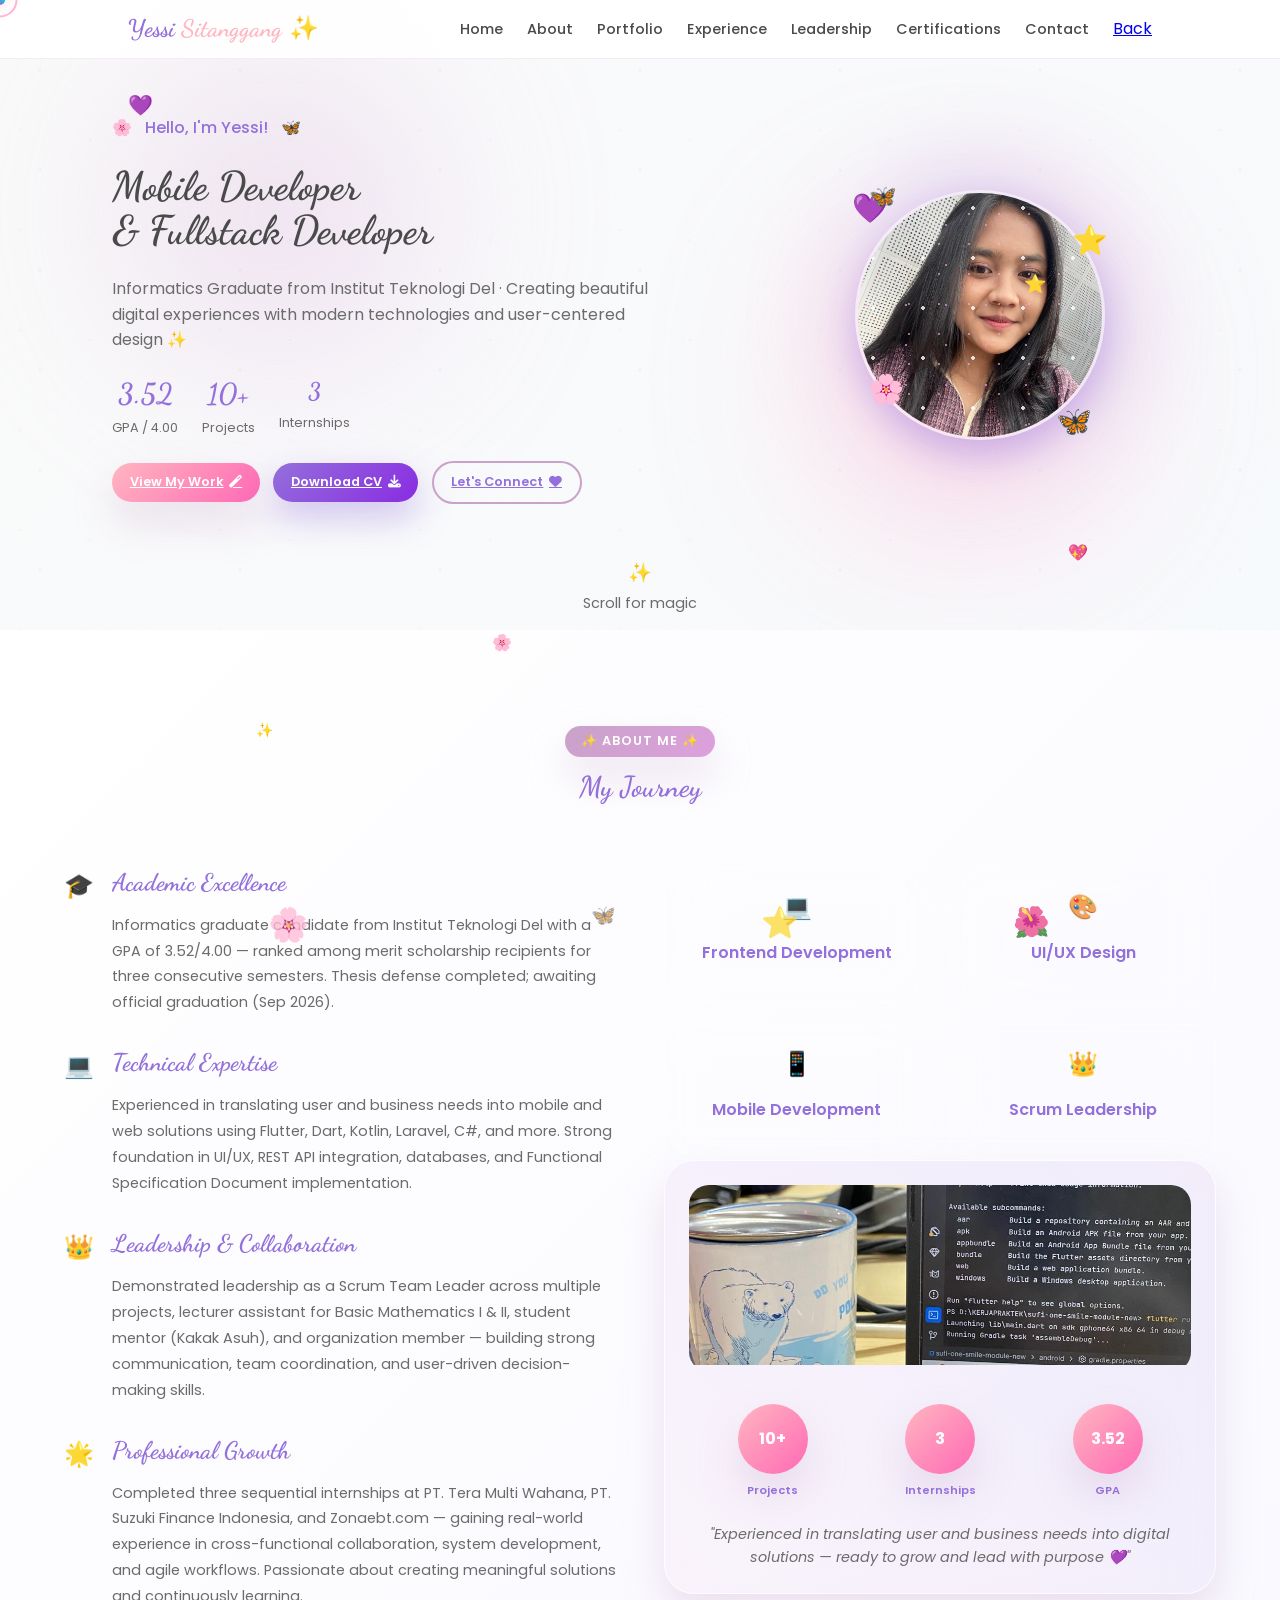
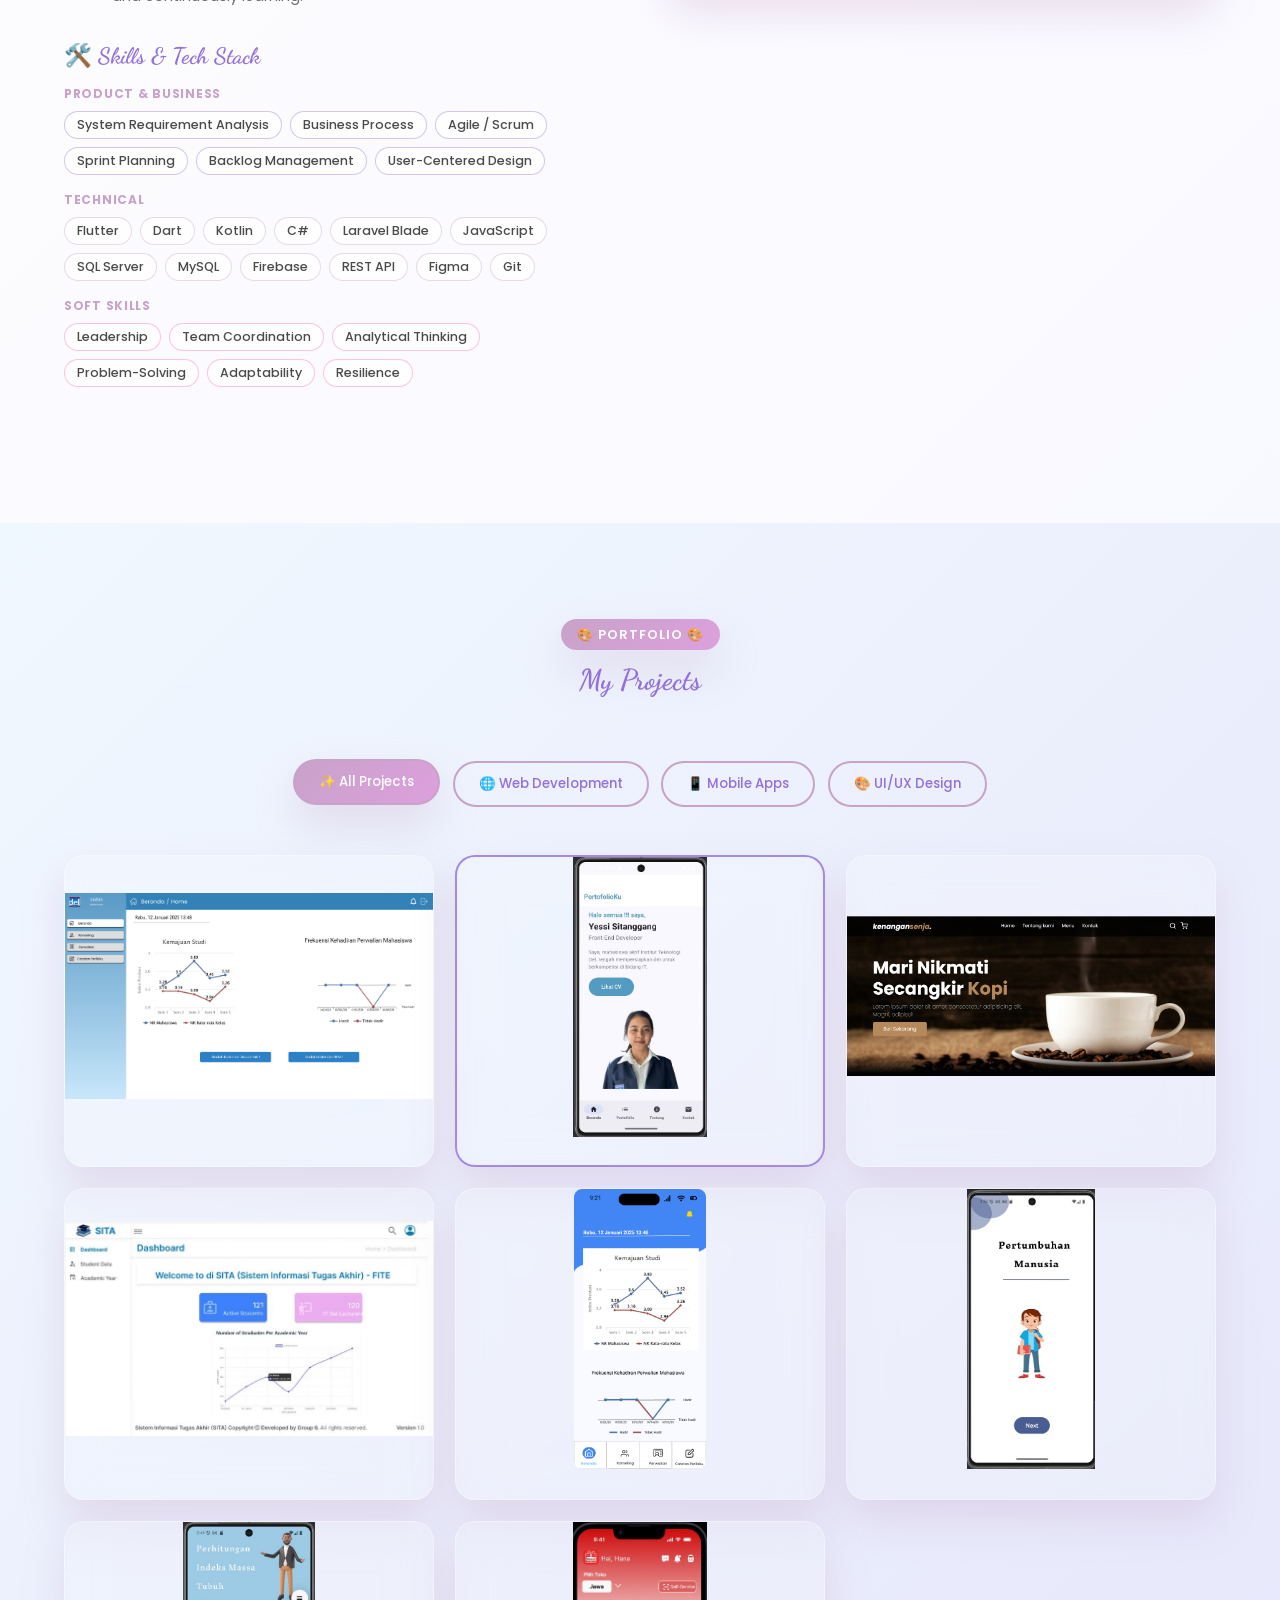
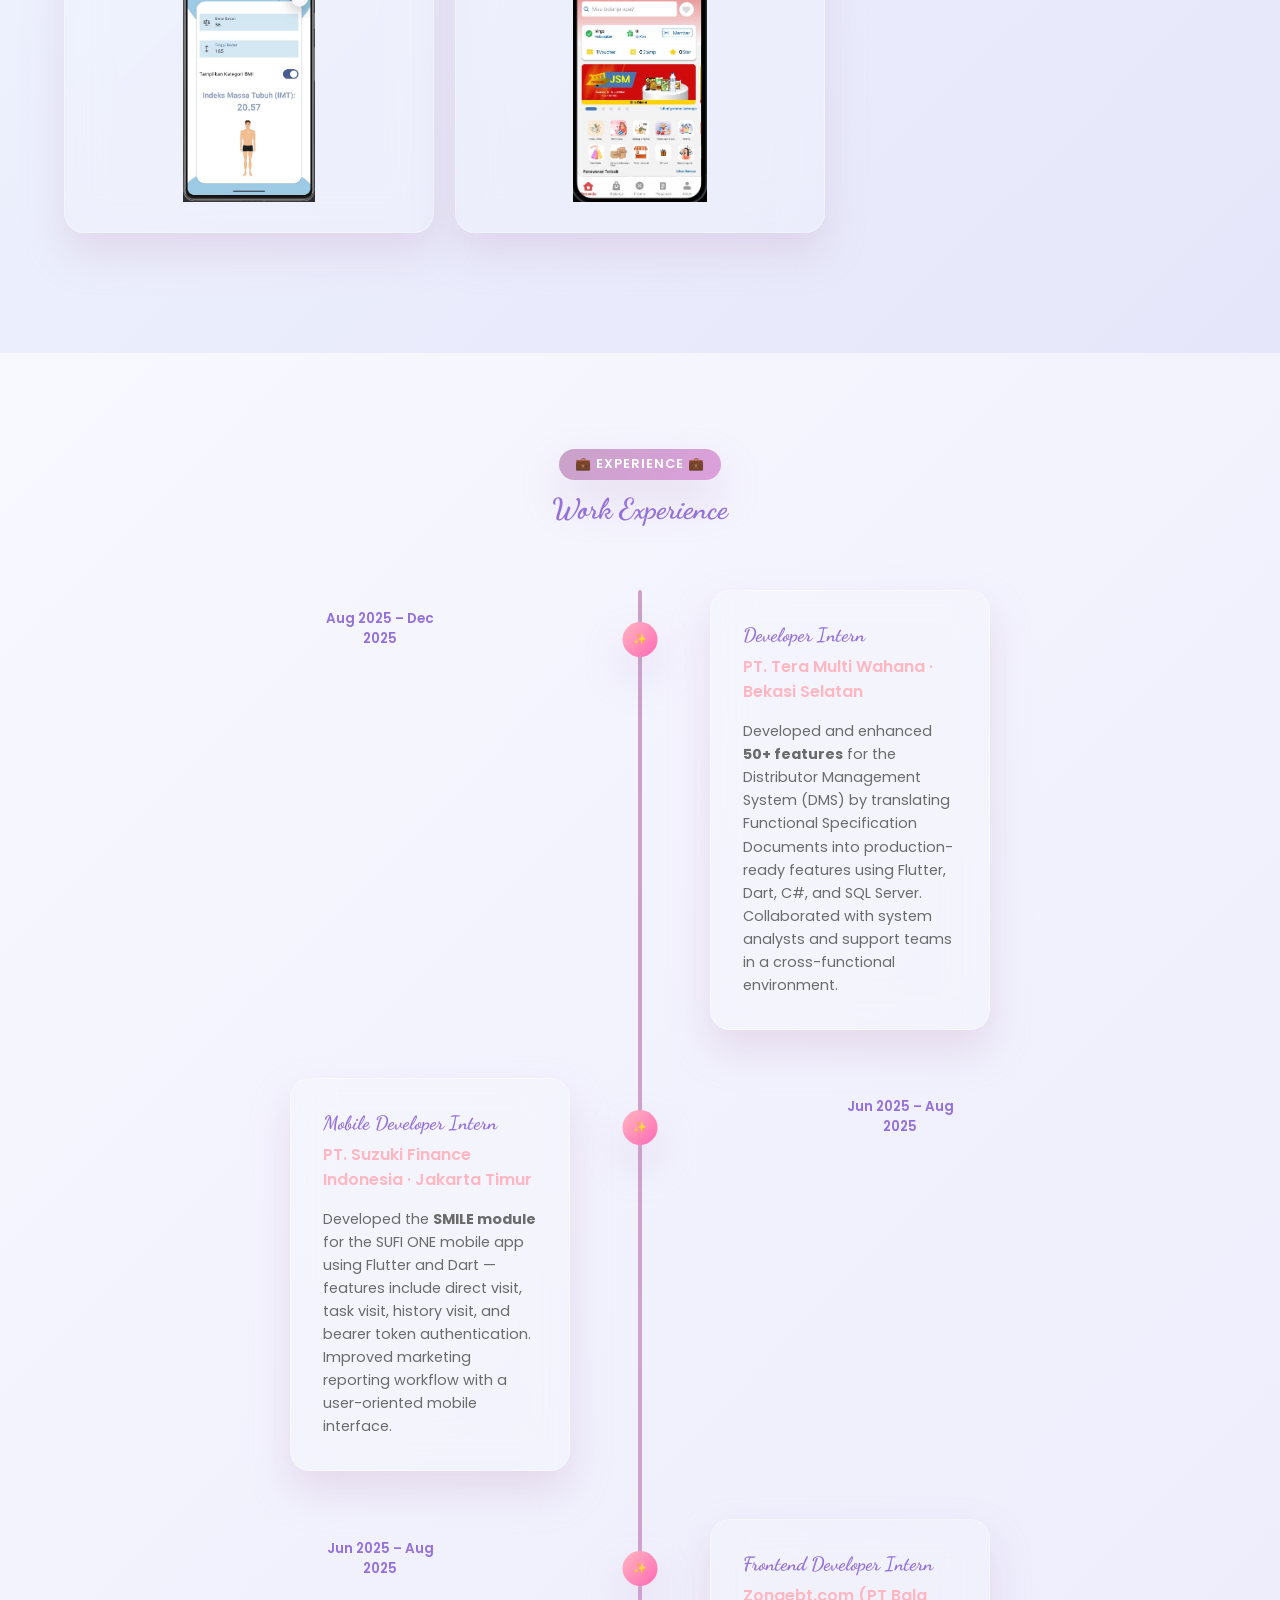
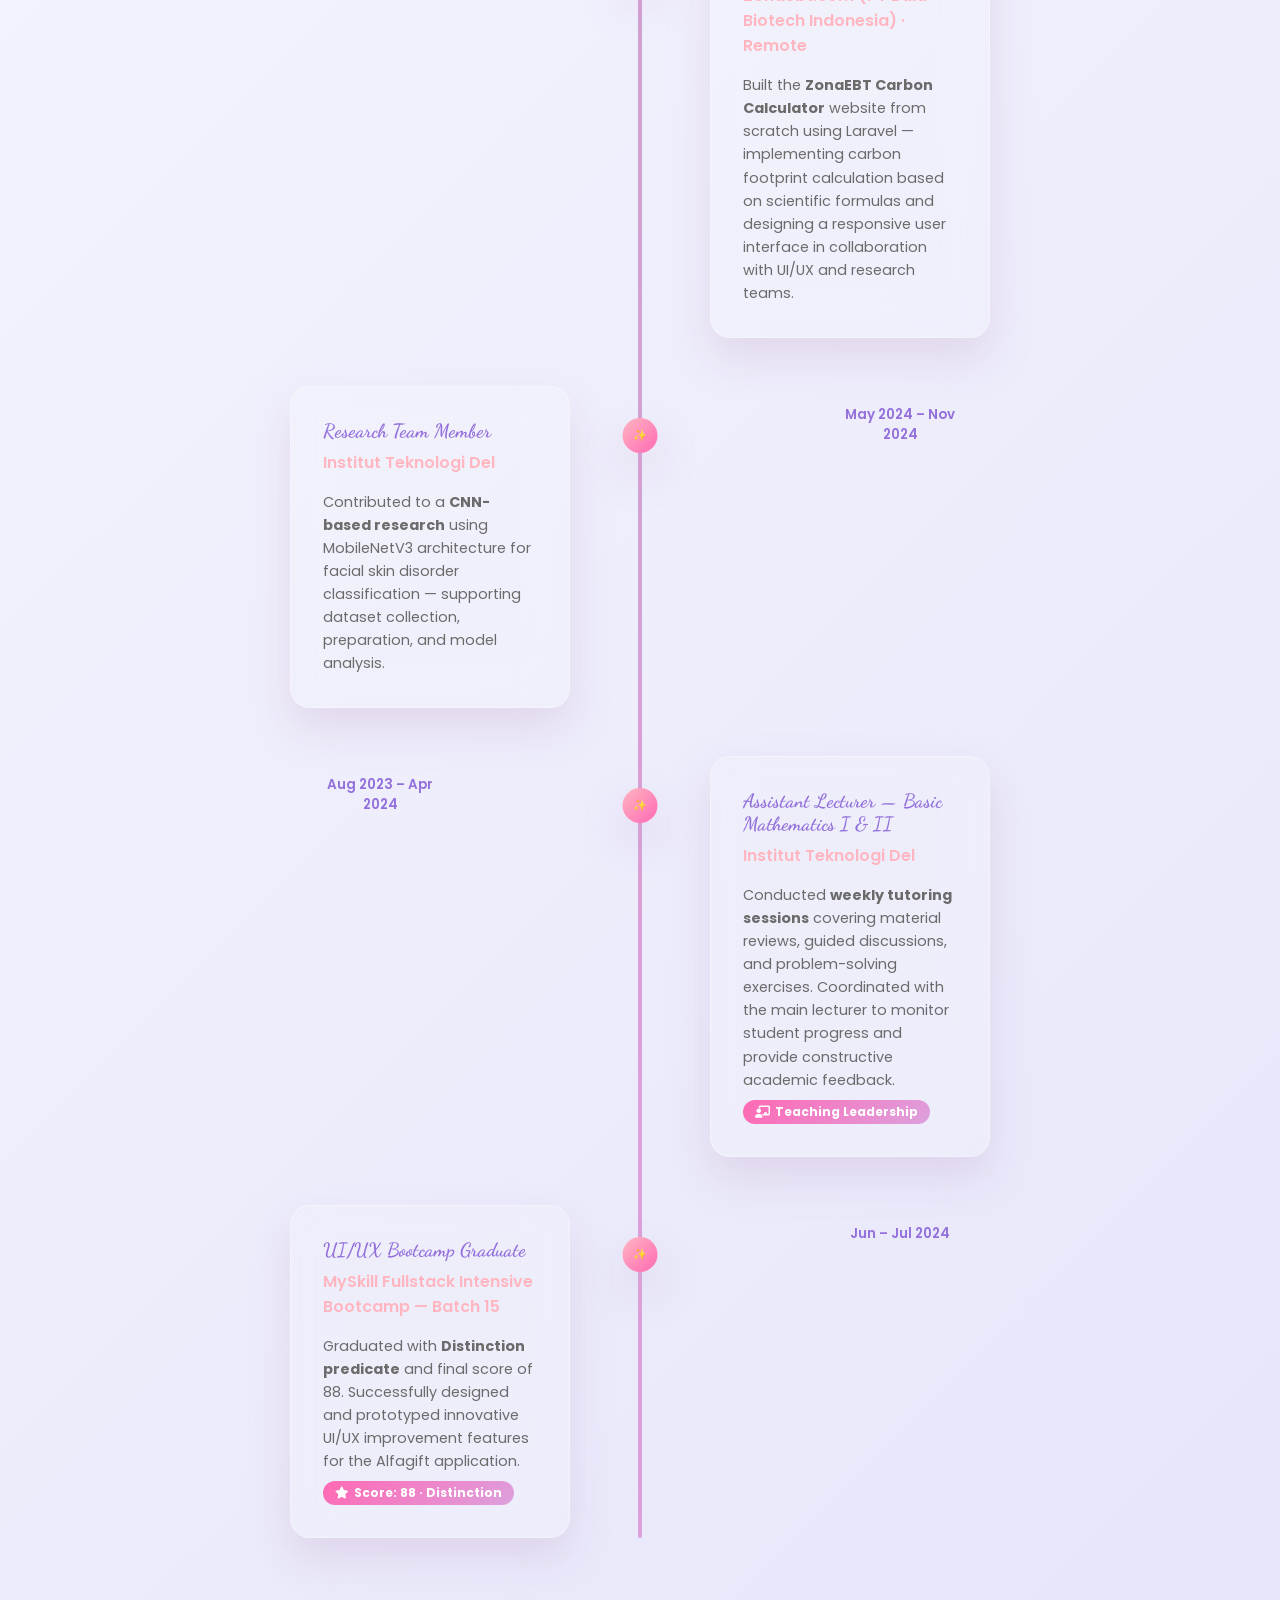
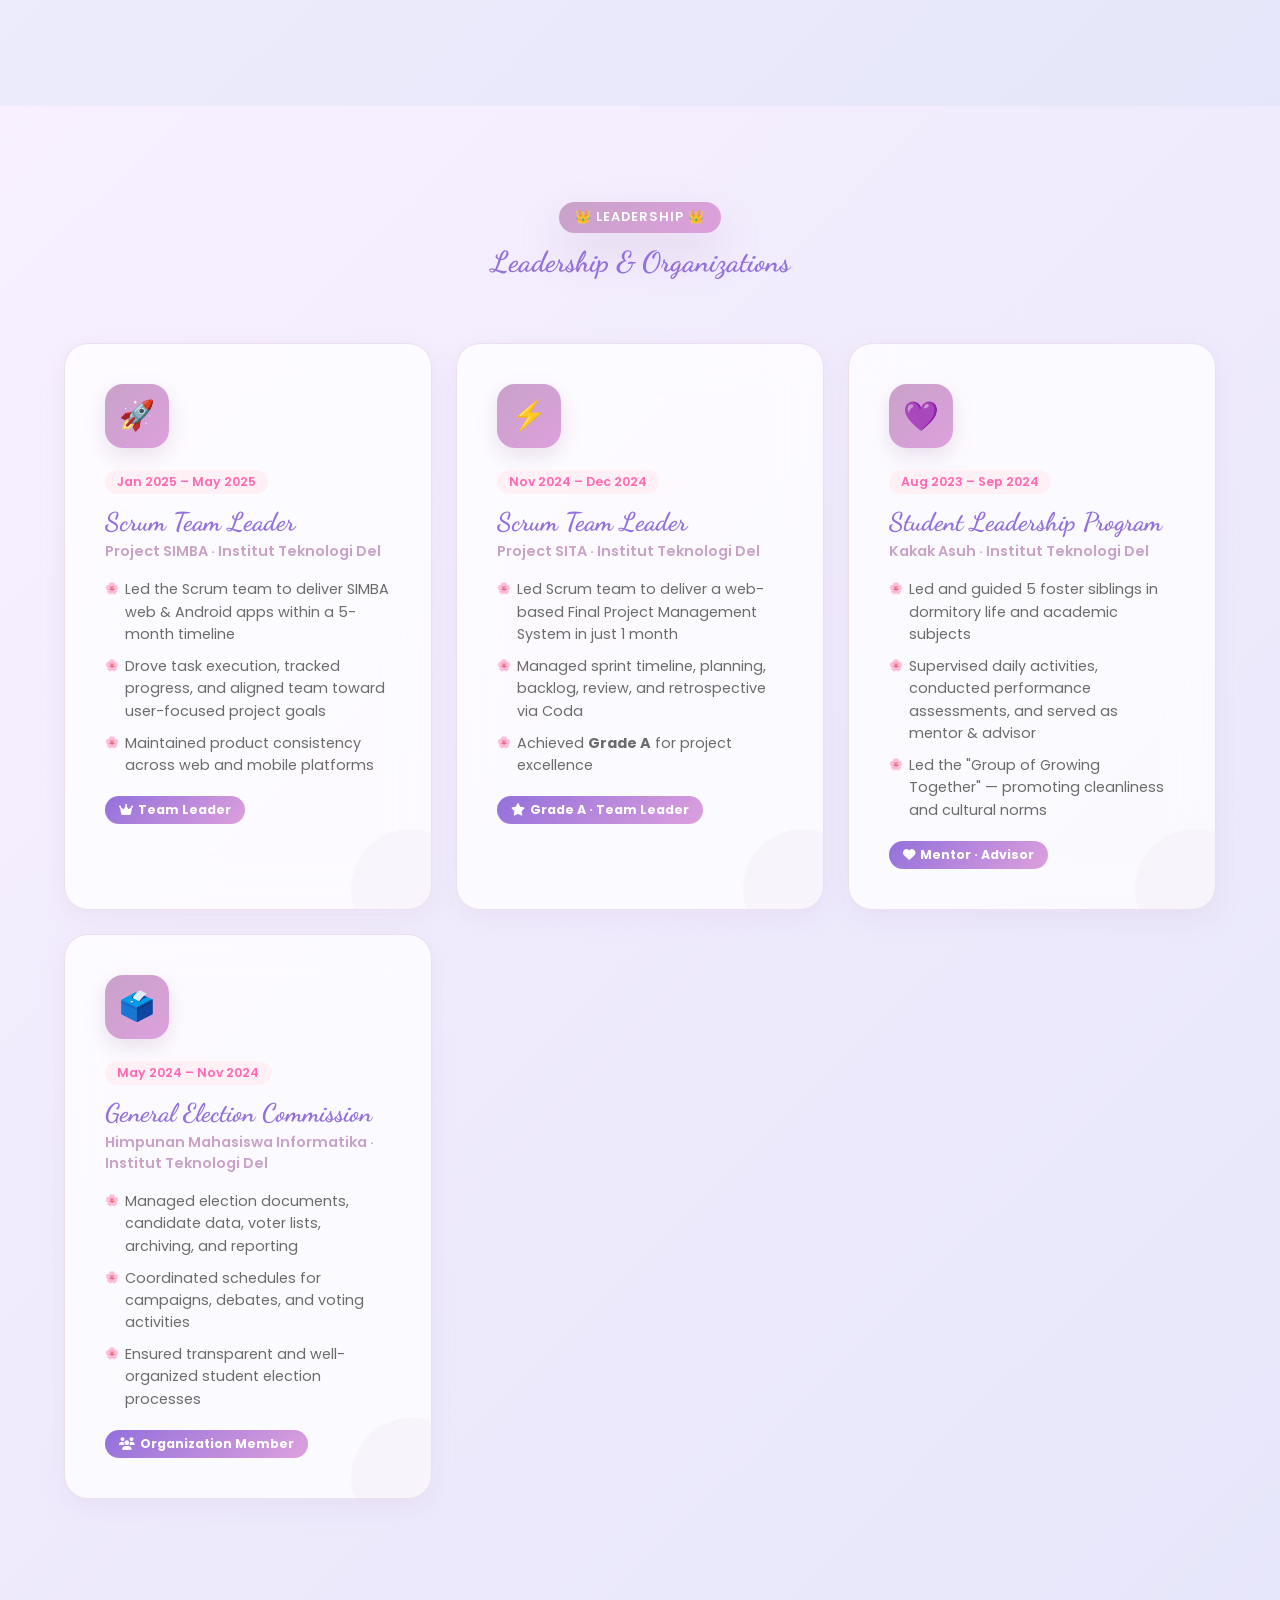
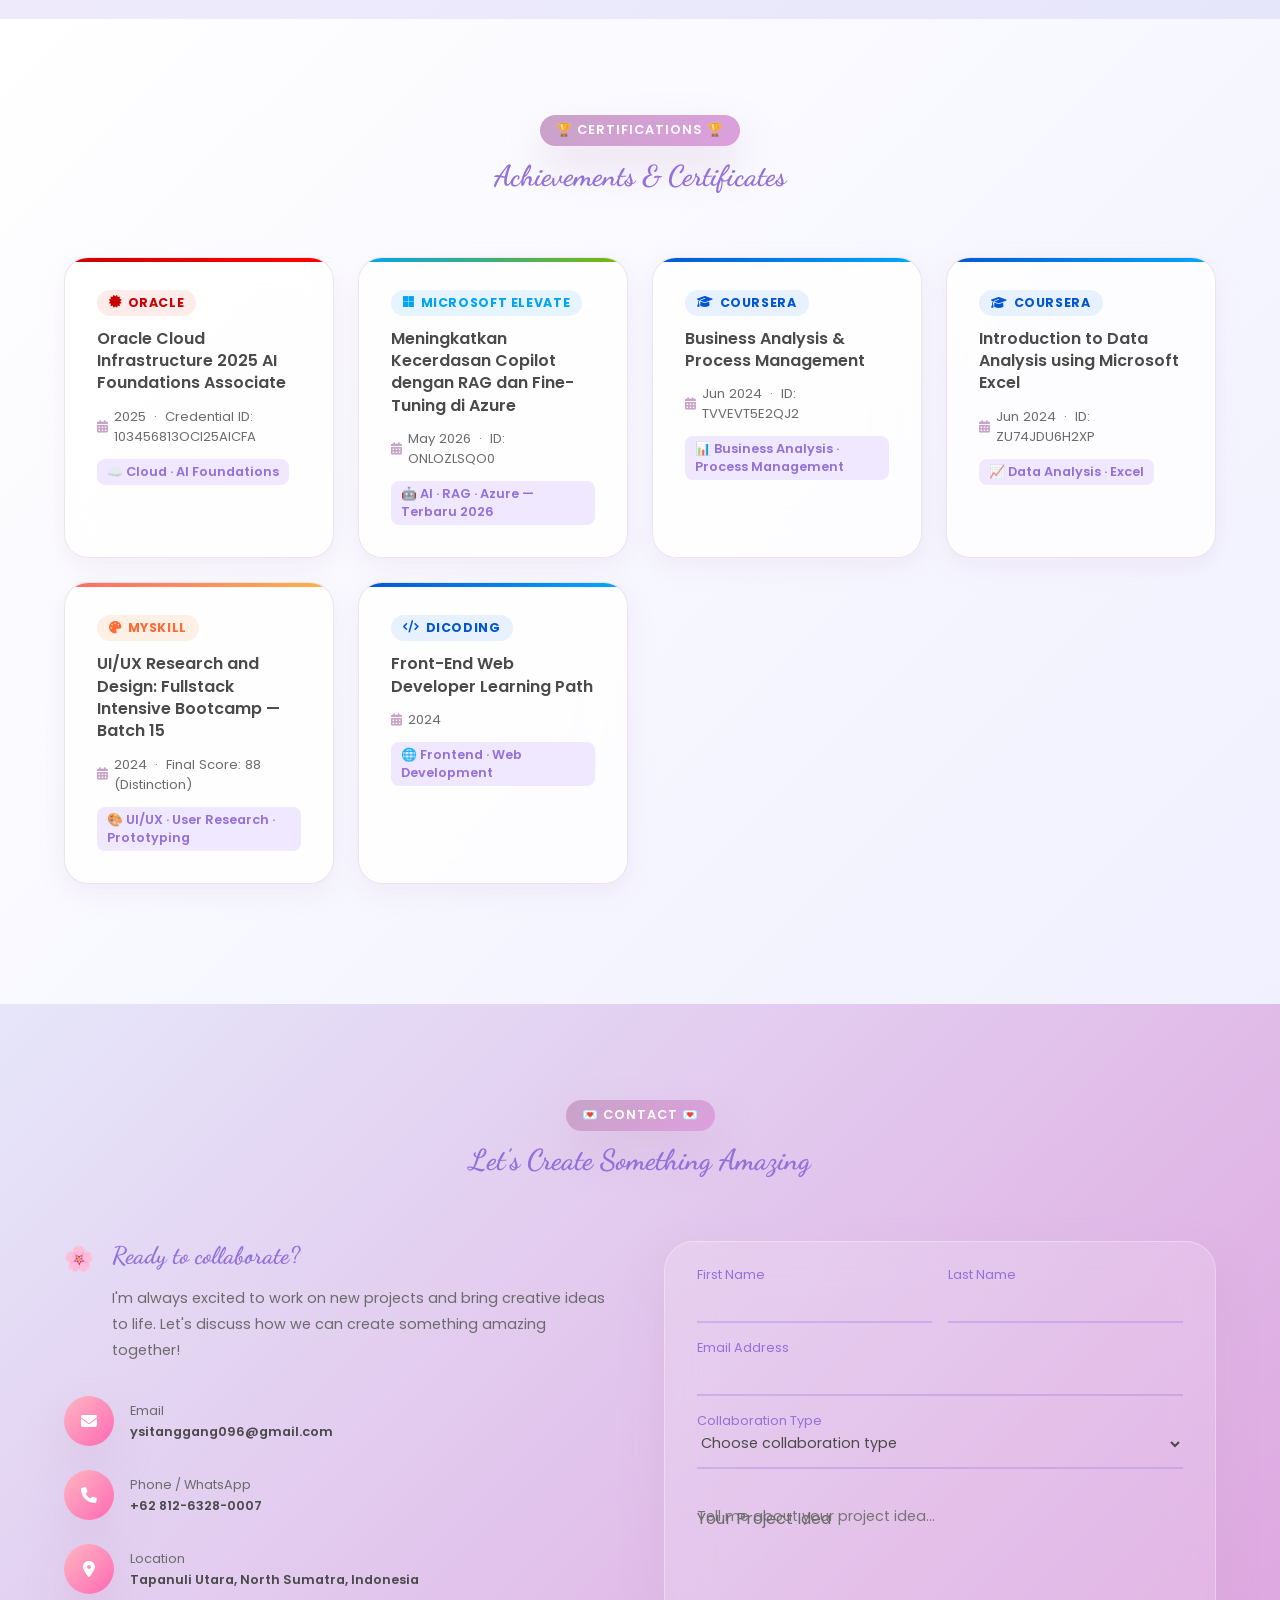
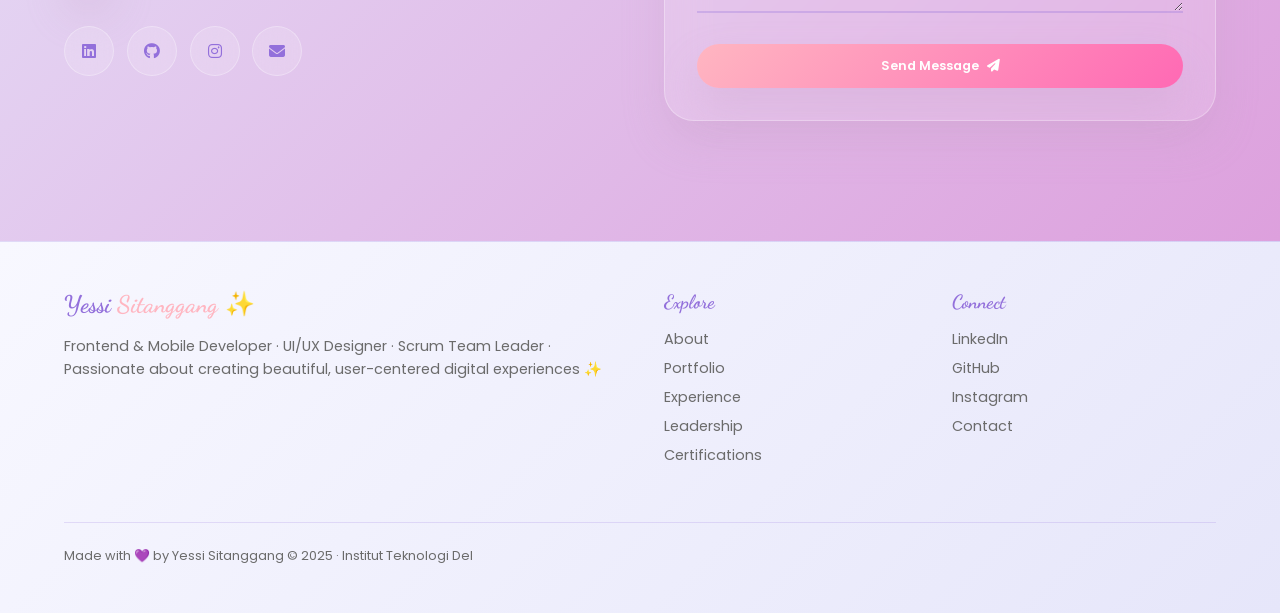
==== casual.html @ 9310c0c3 "Profesional portofolio" ====
<!DOCTYPE html>
<html lang="en">
<head>
    <meta charset="UTF-8">
    <meta name="viewport" content="width=device-width, initial-scale=1.0">
    <title>Yessi Sitanggang - Personal Portfolio ✨</title>
    <link rel="stylesheet" href="/css/casual.css">
    <link rel="icon" href="/assets/favicon.ico" type="image/x-icon">
    <link href="https://fonts.googleapis.com/css2?family=Dancing+Script:wght@400;500;600;700&family=Poppins:wght@300;400;500;600;700&family=Pacifico&family=Quicksand:wght@300;400;500;600;700&display=swap" rel="stylesheet">
    <link rel="stylesheet" href="https://cdnjs.cloudflare.com/ajax/libs/font-awesome/6.4.0/css/all.min.css">
    <style>
        /* =============================================
           TAMBAHAN CSS UNTUK SECTION BARU
           ============================================= */

        /* ---- Download CV Button ---- */
        .magical-btn.cv-btn {
            background: linear-gradient(135deg, #9370DB 0%, #8A2BE2 100%);
            color: #fff;
            box-shadow: 0 15px 35px rgba(147,112,219,0.4);
        }
        .magical-btn.cv-btn:hover {
            transform: translateY(-3px);
            box-shadow: 0 20px 40px rgba(147,112,219,0.5);
        }

        /* ---- Hero CTA: tombol tidak wrap, teks satu baris ---- */
        .hero-cta {
            display: flex;
            flex-wrap: nowrap;
            align-items: center;
            gap: 0.85rem;
        }
        .hero-cta .magical-btn {
            white-space: nowrap;
            padding: 0.75rem 1.5rem;
            font-size: 0.88rem;
            flex-shrink: 0;
        }
        .hero-cta .magical-btn i {
            font-size: 0.8rem;
        }

        /* ---- Scroll magic: posisi lebih jauh dari tombol ---- */
        .scroll-magic {
            bottom: 1.2rem;
        }
        .scroll-magic .magic-wand {
            display: none; /* hapus icon wand agar tidak crowded */
        }

        /* ---- About section: kolom kanan align ke atas (flex-start) ---- */
        .about-content {
            align-items: flex-start !important;
        }
        .about-visual {
            position: sticky;
            top: 100px;
        }

        /* ---- Certifications Section ---- */
        .certifications-section {
            padding: 8rem 0;
            background: linear-gradient(135deg, #FFFFFF 0%, #F0F0FF 100%);
        }
        .cert-grid {
            display: grid;
            grid-template-columns: repeat(auto-fit, minmax(280px, 1fr));
            gap: 2rem;
        }
        .cert-card {
            background: rgba(255,255,255,0.8);
            backdrop-filter: blur(20px);
            border: 1px solid rgba(200,162,200,0.3);
            border-radius: 24px;
            padding: 2rem;
            display: flex;
            flex-direction: column;
            gap: 0.75rem;
            transition: all 0.3s ease;
            box-shadow: 0 8px 24px rgba(200,162,200,0.15);
            position: relative;
            overflow: hidden;
        }
        .cert-card::before {
            content: '';
            position: absolute;
            top: 0; left: 0; right: 0;
            height: 4px;
            border-radius: 24px 24px 0 0;
        }
        .cert-card.oracle::before  { background: linear-gradient(135deg, #C00 0%, #F00 100%); }
        .cert-card.coursera::before { background: linear-gradient(135deg, #0056D3 0%, #00AAFF 100%); }
        .cert-card.microsoft::before { background: linear-gradient(135deg, #00A4EF 0%, #7FBA00 100%); }
        .cert-card.myskill::before  { background: linear-gradient(135deg, #FF6B6B 0%, #FFB347 100%); }
        .cert-card:hover {
            transform: translateY(-8px);
            box-shadow: 0 20px 40px rgba(147,112,219,0.2);
        }
        .cert-issuer-badge {
            display: inline-flex;
            align-items: center;
            gap: 6px;
            font-size: 0.78rem;
            font-weight: 700;
            text-transform: uppercase;
            letter-spacing: 0.05em;
            padding: 4px 12px;
            border-radius: 20px;
            width: fit-content;
        }
        .cert-issuer-badge.oracle  { background: #FDECEA; color: #C00; }
        .cert-issuer-badge.coursera { background: #E8F1FF; color: #0056D3; }
        .cert-issuer-badge.microsoft { background: #E6F4FF; color: #00A4EF; }
        .cert-issuer-badge.myskill  { background: #FFF0E6; color: #FF6B35; }
        .cert-name {
            font-family: 'Poppins', sans-serif;
            font-size: 1rem;
            font-weight: 600;
            color: #4A4A4A;
            line-height: 1.4;
        }
        .cert-meta {
            font-size: 0.82rem;
            color: #6B6B6B;
            display: flex;
            align-items: center;
            gap: 6px;
        }
        .cert-meta i { color: #C8A2C8; font-size: 0.78rem; }
        .cert-highlight {
            font-size: 0.8rem;
            font-weight: 600;
            color: #9370DB;
            background: #F0E8FF;
            border-radius: 8px;
            padding: 4px 10px;
            width: fit-content;
        }

        /* ---- Leadership & Organizations Section ---- */
        .leadership-section {
            padding: 8rem 0;
            background: linear-gradient(135deg, #F8F0FF 0%, #E6E6FA 100%);
        }
        .leadership-grid {
            display: grid;
            grid-template-columns: repeat(auto-fit, minmax(320px, 1fr));
            gap: 2rem;
        }
        .leadership-card {
            background: rgba(255,255,255,0.75);
            backdrop-filter: blur(20px);
            border: 1px solid rgba(200,162,200,0.3);
            border-radius: 24px;
            padding: 2.5rem;
            transition: all 0.3s ease;
            box-shadow: 0 8px 24px rgba(200,162,200,0.15);
            position: relative;
            overflow: hidden;
        }
        .leadership-card::after {
            content: '';
            position: absolute;
            bottom: -40px; right: -40px;
            width: 120px; height: 120px;
            background: var(--gradient-lilac);
            border-radius: 50%;
            opacity: 0.07;
        }
        .leadership-card:hover {
            transform: translateY(-8px);
            box-shadow: 0 20px 40px rgba(147,112,219,0.2);
        }
        .leadership-icon {
            width: 64px; height: 64px;
            background: linear-gradient(135deg, #C8A2C8 0%, #DDA0DD 100%);
            border-radius: 18px;
            display: flex; align-items: center; justify-content: center;
            font-size: 1.8rem;
            margin-bottom: 1.25rem;
            box-shadow: 0 8px 20px rgba(200,162,200,0.3);
        }
        .leadership-period {
            display: inline-block;
            font-size: 0.78rem;
            font-weight: 600;
            color: #FF69B4;
            background: #FFF0F5;
            border-radius: 20px;
            padding: 3px 12px;
            margin-bottom: 0.75rem;
        }
        .leadership-card h3 {
            font-family: 'Dancing Script', cursive;
            font-size: 1.6rem;
            color: #9370DB;
            margin-bottom: 0.25rem;
        }
        .leadership-card h4 {
            font-size: 0.9rem;
            font-weight: 600;
            color: #C8A2C8;
            margin-bottom: 1rem;
        }
        .leadership-card ul {
            list-style: none;
            display: flex;
            flex-direction: column;
            gap: 0.6rem;
        }
        .leadership-card ul li {
            font-size: 0.9rem;
            color: #6B6B6B;
            line-height: 1.55;
            padding-left: 1.25rem;
            position: relative;
        }
        .leadership-card ul li::before {
            content: '🌸';
            position: absolute;
            left: 0;
            font-size: 0.7rem;
            top: 2px;
        }
        .leadership-badge {
            display: inline-flex;
            align-items: center;
            gap: 5px;
            margin-top: 1.25rem;
            font-size: 0.78rem;
            font-weight: 700;
            color: #fff;
            background: linear-gradient(135deg, #9370DB 0%, #DDA0DD 100%);
            padding: 5px 14px;
            border-radius: 20px;
        }

        /* ---- Skills Tags (tambahan di About section) ---- */
        .skills-tags-wrap {
            margin-top: 2rem;
        }
        .skills-tags-wrap h4 {
            font-family: 'Dancing Script', cursive;
            font-size: 1.4rem;
            color: #9370DB;
            margin-bottom: 1rem;
        }
        .tags-group {
            margin-bottom: 1rem;
        }
        .tags-group-label {
            font-size: 0.75rem;
            font-weight: 700;
            text-transform: uppercase;
            letter-spacing: 0.06em;
            color: #C8A2C8;
            margin-bottom: 0.5rem;
        }
        .tags-row {
            display: flex;
            flex-wrap: wrap;
            gap: 0.5rem;
        }
        .skill-tag {
            font-size: 0.78rem;
            font-weight: 500;
            padding: 4px 12px;
            border-radius: 20px;
            border: 1px solid rgba(200,162,200,0.4);
            background: rgba(255,255,255,0.7);
            color: #4A4A4A;
            transition: all 0.2s;
        }
        .skill-tag:hover {
            background: linear-gradient(135deg, #C8A2C8, #DDA0DD);
            color: #fff;
            border-color: transparent;
        }
        .skill-tag.purple { border-color: rgba(147,112,219,0.4); }
        .skill-tag.pink   { border-color: rgba(255,105,180,0.4); }

        /* ---- Timeline: Scrum badge ---- */
        .scrum-badge {
            display: inline-flex;
            align-items: center;
            gap: 5px;
            font-size: 0.75rem;
            font-weight: 700;
            background: linear-gradient(135deg, #FF69B4, #DDA0DD);
            color: #fff;
            padding: 3px 12px;
            border-radius: 20px;
            margin-top: 0.5rem;
        }

        /* ---- Hero Stats responsive tweak ---- */
        .hero-stats .stat-item:last-child .stat-number { font-size: 1.5rem; }

        /* Override hero-stats & cta margin agar tombol tidak mepet scroll text */
        .hero-stats {
            margin-bottom: 1.5rem !important;
        }
        .hero-cta {
            margin-bottom: 2.5rem;
        }

        /* ---- Responsive for new sections ---- */
        @media (max-width: 768px) {
            .cert-grid, .leadership-grid {
                grid-template-columns: 1fr;
            }
            .certifications-section,
            .leadership-section {
                padding: 5rem 0;
            }
        }
        @media (max-width: 1366px) {
            .certifications-section,
            .leadership-section {
                padding: 6rem 0;
            }
            .cert-grid {
                grid-template-columns: repeat(auto-fit, minmax(240px, 1fr));
                gap: 1.5rem;
            }
            .leadership-grid {
                grid-template-columns: repeat(auto-fit, minmax(280px, 1fr));
                gap: 1.5rem;
            }
            /* tombol hero lebih kecil di layar 1366px */
            .hero-cta .magical-btn {
                padding: 0.65rem 1.1rem;
                font-size: 0.8rem;
                gap: 0.35rem;
            }
        }

        /* Mobile: izinkan wrap hanya di layar kecil */
        @media (max-width: 600px) {
            .hero-cta {
                flex-wrap: wrap;
            }
            .hero-cta .magical-btn {
                flex: 1 1 auto;
                justify-content: center;
            }
            .about-visual {
                position: static;
            }
        }
    </style>
</head>
<body>
    <!-- Magical Cursor -->
    <div class="magical-cursor">
        <div class="cursor-sparkle"></div>
        <div class="cursor-trail"></div>
    </div>

    <!-- Floating Magic Elements -->
    <div class="magic-container">
        <div class="floating-hearts"></div>
        <div class="floating-stars"></div>
        <div class="floating-butterflies"></div>
        <div class="magical-sparkles"></div>
    </div>

    <!-- Navigation -->
    <nav class="dreamy-nav">
        <div class="nav-container">
            <div class="logo">
                <span class="logo-text">Yessi</span>
                <span class="logo-accent">Sitanggang</span>
                <div class="logo-sparkle">✨</div>
            </div>
            <ul class="nav-menu">
                <li><a href="#home" class="nav-link">Home</a></li>
                <li><a href="#about" class="nav-link">About</a></li>
                <li><a href="#portfolio" class="nav-link">Portfolio</a></li>
                <li><a href="#experience" class="nav-link">Experience</a></li>
                <li><a href="#leadership" class="nav-link">Leadership</a></li>
                <li><a href="#certifications" class="nav-link">Certifications</a></li>
                <li><a href="#contact" class="nav-link">Contact</a></li>
                <li><a href="index.html" class="group flex items-center gap-2 px-4 py-2 rounded-full bg-slate-100 border border-slate-200 text-slate-600 hover:bg-blue-50 hover:text-blue-600 hover:border-blue-200 transition-all text-xs font-bold tracking-wide">
                <i class="ph-bold ph-arrow-left group-hover:-translate-x-1 transition-transform"></i>
                <span class="block md:hidden">Back</span>
            </a></li>
            </ul>
            <div class="nav-toggle">
                <span></span>
                <span></span>
                <span></span>
            </div>
        </div>
    </nav>

    <!-- Hero Section -->
    <section id="home" class="hero-section">
        <div class="hero-background">
            <div class="gradient-orbs"></div>
            <div class="floating-petals"></div>
        </div>
        <div class="hero-content">
            <div class="hero-text">
                <div class="magical-greeting">
                    <span class="greeting-emoji">🌸</span>
                    <span class="greeting-text">Hello, I'm Yessi!</span>
                    <span class="greeting-emoji">🦋</span>
                </div>
                <h1 class="hero-title">
                    <span class="title-line">Mobile Developer</span>
                    <span class="title-line">& Fullstack Developer</span>
                </h1>
                <p class="hero-subtitle">Informatics Graduate from Institut Teknologi Del · Creating beautiful digital experiences with modern technologies and user-centered design ✨</p>
                <div class="hero-stats">
                    <div class="stat-item">
                        <div class="stat-number">3.52</div>
                        <div class="stat-label">GPA / 4.00</div>
                    </div>
                    <div class="stat-item">
                        <div class="stat-number">10+</div>
                        <div class="stat-label">Projects</div>
                    </div>
                    <div class="stat-item">
                        <div class="stat-number">3</div>
                        <div class="stat-label">Internships</div>
                    </div>
                </div>
                <div class="hero-cta">
                    <a href="#portfolio" class="magical-btn primary">
                        <span>View My Work</span>
                        <i class="fas fa-magic"></i>
                    </a>
                    <!-- ✅ TAMBAHAN: Tombol Download CV -->
                    <a href="assets/Yessi_Sitanggang_CV_ODP.pdf" download class="magical-btn cv-btn">
                        <span>Download CV</span>
                        <i class="fas fa-download"></i>
                    </a>
                    <a href="#contact" class="magical-btn secondary">
                        <span>Let's Connect</span>
                        <i class="fas fa-heart"></i>
                    </a>
                </div>
            </div>
            <div class="hero-visual">
                <div class="magical-avatar">
                    <div class="avatar-glow"></div>
                    <div class="avatar-frame">
                        <img src="assets/Profil4.jpg" alt="Yessi Sitanggang Profile Photo">
                        <div class="avatar-sparkles"></div>
                    </div>
                    <div class="floating-elements">
                        <div class="element heart">💜</div>
                        <div class="element star">⭐</div>
                        <div class="element flower">🌸</div>
                        <div class="element butterfly">🦋</div>
                    </div>
                </div>
            </div>
        </div>
        <div class="scroll-magic" style="bottom:1rem; gap:0.4rem;">
            <span style="font-size:1.2rem;">✨</span>
            <span>Scroll for magic</span>
        </div>
    </section>

    <!-- About Section -->
    <section id="about" class="about-section">
        <div class="container">
            <div class="section-header">
                <span class="section-tag">✨ About Me ✨</span>
                <h2 class="section-title">My Journey</h2>
            </div>
            <div class="about-content">
                <div class="about-text">
                    <div class="dreamy-text-block">
                        <div class="block-icon">🎓</div>
                        <h3>Academic Excellence</h3>
                        <!-- ✅ DIPERBARUI: GPA 3.52, tambah info beasiswa merit -->
                        <p>Informatics graduate candidate from Institut Teknologi Del with a GPA of 3.52/4.00 — ranked among merit scholarship recipients for three consecutive semesters. Thesis defense completed; awaiting official graduation (Sep 2026).</p>
                    </div>
                    <div class="dreamy-text-block">
                        <div class="block-icon">💻</div>
                        <h3>Technical Expertise</h3>
                        <p>Experienced in translating user and business needs into mobile and web solutions using Flutter, Dart, Kotlin, Laravel, C#, and more. Strong foundation in UI/UX, REST API integration, databases, and Functional Specification Document implementation.</p>
                    </div>
                    <!-- ✅ TAMBAHAN: blok kepemimpinan yang sebelumnya tidak ada -->
                    <div class="dreamy-text-block">
                        <div class="block-icon">👑</div>
                        <h3>Leadership & Collaboration</h3>
                        <p>Demonstrated leadership as a Scrum Team Leader across multiple projects, lecturer assistant for Basic Mathematics I & II, student mentor (Kakak Asuh), and organization member — building strong communication, team coordination, and user-driven decision-making skills.</p>
                    </div>
                    <div class="dreamy-text-block">
                        <div class="block-icon">🌟</div>
                        <h3>Professional Growth</h3>
                        <p>Completed three sequential internships at PT. Tera Multi Wahana, PT. Suzuki Finance Indonesia, and Zonaebt.com — gaining real-world experience in cross-functional collaboration, system development, and agile workflows. Passionate about creating meaningful solutions and continuously learning.</p>
                    </div>

                    <!-- ✅ TAMBAHAN: Skills tags yang sebelumnya tidak ada di about -->
                    <div class="skills-tags-wrap">
                        <h4>🛠️ Skills & Tech Stack</h4>
                        <div class="tags-group">
                            <div class="tags-group-label">Product & Business</div>
                            <div class="tags-row">
                                <span class="skill-tag purple">System Requirement Analysis</span>
                                <span class="skill-tag purple">Business Process</span>
                                <span class="skill-tag purple">Agile / Scrum</span>
                                <span class="skill-tag purple">Sprint Planning</span>
                                <span class="skill-tag purple">Backlog Management</span>
                                <span class="skill-tag purple">User-Centered Design</span>
                            </div>
                        </div>
                        <div class="tags-group">
                            <div class="tags-group-label">Technical</div>
                            <div class="tags-row">
                                <span class="skill-tag">Flutter</span>
                                <span class="skill-tag">Dart</span>
                                <span class="skill-tag">Kotlin</span>
                                <span class="skill-tag">C#</span>
                                <span class="skill-tag">Laravel Blade</span>
                                <span class="skill-tag">JavaScript</span>
                                <span class="skill-tag">SQL Server</span>
                                <span class="skill-tag">MySQL</span>
                                <span class="skill-tag">Firebase</span>
                                <span class="skill-tag">REST API</span>
                                <span class="skill-tag">Figma</span>
                                <span class="skill-tag">Git</span>
                            </div>
                        </div>
                        <div class="tags-group">
                            <div class="tags-group-label">Soft Skills</div>
                            <div class="tags-row">
                                <span class="skill-tag pink">Leadership</span>
                                <span class="skill-tag pink">Team Coordination</span>
                                <span class="skill-tag pink">Analytical Thinking</span>
                                <span class="skill-tag pink">Problem-Solving</span>
                                <span class="skill-tag pink">Adaptability</span>
                                <span class="skill-tag pink">Resilience</span>
                            </div>
                        </div>
                    </div>
                </div>
                <div class="about-visual">
                    <div class="skills-constellation">
                        <div class="skill-star" data-skill="Frontend Development" data-level="95">
                            <div class="star-icon">💻</div>
                            <span>Frontend Development</span>
                            <div class="skill-glow"></div>
                        </div>
                        <div class="skill-star" data-skill="UI/UX Design" data-level="88">
                            <div class="star-icon">🎨</div>
                            <span>UI/UX Design</span>
                            <div class="skill-glow"></div>
                        </div>
                        <div class="skill-star" data-skill="Mobile Development" data-level="85">
                            <div class="star-icon">📱</div>
                            <span>Mobile Development</span>
                            <div class="skill-glow"></div>
                        </div>
                        <!-- ✅ DIUBAH: dari "Web Developer" jadi "Scrum Team Leader" -->
                        <div class="skill-star" data-skill="Scrum Leadership" data-level="90">
                            <div class="star-icon">👑</div>
                            <span>Scrum Leadership</span>
                            <div class="skill-glow"></div>
                        </div>
                    </div>
                    <div class="dreamy-card">
                        <div class="card-aurora"></div>
                        <div class="card-content">
                            <div class="about-image">
                                <img src="assets/gambar1.jpg" alt="Yessi at work">
                            </div>
                            <div class="achievement-garden">
                                <div class="achievement-flower">
                                    <div class="flower-center">10+</div>
                                    <div class="flower-petals">Projects</div>
                                </div>
                                <!-- ✅ DIUBAH: dari "2+ Years" jadi "3 Internships" -->
                                <div class="achievement-flower">
                                    <div class="flower-center">3</div>
                                    <div class="flower-petals">Internships</div>
                                </div>
                                <div class="achievement-flower">
                                    <div class="flower-center">3.52</div>
                                    <div class="flower-petals">GPA</div>
                                </div>
                            </div>
                            <div class="magical-quote">
                                <p>"Experienced in translating user and business needs into digital solutions — ready to grow and lead with purpose 💜"</p>
                            </div>
                        </div>
                    </div>
                </div>
            </div>
        </div>
    </section>

    <!-- Portfolio Section -->
    <section id="portfolio" class="portfolio-section">
        <div class="container">
            <div class="section-header">
                <span class="section-tag">🎨 Portfolio 🎨</span>
                <h2 class="section-title">My Projects</h2>
            </div>
            <div class="portfolio-filter">
                <button class="filter-btn active" data-filter="all">✨ All Projects</button>
                <button class="filter-btn" data-filter="web">🌐 Web Development</button>
                <button class="filter-btn" data-filter="mobile">📱 Mobile Apps</button>
                <button class="filter-btn" data-filter="design">🎨 UI/UX Design</button>
            </div>
            <div class="portfolio-gallery">
                <!-- ✅ DIPERBARUI: Deskripsi SIMBA web diperkaya dengan peran Scrum Team Leader -->
                <div class="portfolio-item magical-project" data-category="web">
                    <div class="project-frame">
                        <img src="assets/Dashboard.png" alt="SIMBA - Student Management System">
                        <div class="project-overlay">
                            <div class="project-magic">
                                <h3>SIMBA (Web) — Sistem Informasi Manajemen Bimbingan Mahasiswa</h3>
                                <p>Led as <strong>Scrum Team Leader</strong> to deliver web & Android apps within a 5-month timeline. Features: violation tracking, merit points, counseling, and academic advising.</p>
                                <div class="project-sparkles">
                                    <span>Scrum Leader</span>
                                    <span>Laravel-Blade</span>
                                    <span>CSS</span>
                                    <span>JavaScript</span>
                                </div>
                            </div>
                            <div class="project-actions">
                                <button class="project-btn" onclick="window.open('https://github.com/MariaNasution/SIMBA.git', '_blank')">
                                    <i class="fab fa-github"></i>
                                </button>
                            </div>
                        </div>
                        <div class="project-glow"></div>
                    </div>
                </div>

                <div class="portfolio-item magical-project" data-category="mobile">
                    <div class="project-frame">
                        <img src="assets/portofolio.jpg" alt="Portofolioku Android App">
                        <div class="project-overlay">
                            <div class="project-magic">
                                <h3>"Portofolioku" Android App</h3>
                                <p>Personal portfolio Android application with adaptive layouts supporting various screen sizes and modern UI patterns.</p>
                                <div class="project-sparkles">
                                    <span>Kotlin</span>
                                    <span>Jetpack Compose</span>
                                    <span>Android</span>
                                    <span>Responsive</span>
                                </div>
                            </div>
                            <div class="project-actions">
                                <button class="project-btn" onclick="window.open('https://github.com/ecii123/Aplikasi_Portofolioku.git', '_blank')">
                                    <i class="fab fa-github"></i>
                                </button>
                            </div>
                        </div>
                        <div class="project-glow"></div>
                    </div>
                </div>

                <div class="portfolio-item magical-project" data-category="web">
                    <div class="project-frame">
                        <img src="assets/kenangansenja.jpg" alt="Kedai Kopi Kenangan Senja">
                        <div class="project-overlay">
                            <div class="project-magic">
                                <h3>Kedai Kopi Kenangan Senja</h3>
                                <p>High-performance responsive coffee shop website with smooth interactions and cross-browser accessibility.</p>
                                <div class="project-sparkles">
                                    <span>Laravel-Blade</span>
                                    <span>CSS</span>
                                    <span>JavaScript</span>
                                    <span>Responsive</span>
                                </div>
                            </div>
                            <div class="project-actions">
                                <button class="project-btn" onclick="window.open('https://github.com/ecii123/kedai-kopi-kenangan-senja.git', '_blank')">
                                    <i class="fab fa-github"></i>
                                </button>
                            </div>
                        </div>
                        <div class="project-glow"></div>
                    </div>
                </div>

                <!-- ✅ DIPERBARUI: SITA diperkaya dengan info Scrum Leader & nilai A -->
                <div class="portfolio-item magical-project" data-category="web">
                    <div class="project-frame">
                        <img src="assets/sita.jpg" alt="SITA - Final Project Management">
                        <div class="project-overlay">
                            <div class="project-magic">
                                <h3>SITA — Sistem Informasi Tingkat Akhir</h3>
                                <p>Led Scrum team to deliver a Final Project Management System in 1 month. Designed in Figma, built with Laravel-Blade. Achieved <strong>grade A</strong> for project excellence.</p>
                                <div class="project-sparkles">
                                    <span>Scrum Leader</span>
                                    <span>Figma</span>
                                    <span>Laravel-Blade</span>
                                    <span>Grade A ⭐</span>
                                </div>
                            </div>
                            <div class="project-actions">
                                <button class="project-btn" onclick="window.open('https://github.com/william-napitupulu/SITA.git', '_blank')">
                                    <i class="fab fa-github"></i>
                                </button>
                            </div>
                        </div>
                        <div class="project-glow"></div>
                    </div>
                </div>

                <div class="portfolio-item magical-project" data-category="mobile">
                    <div class="project-frame">
                        <img src="assets/Beranda.png" alt="SIMBA Android">
                        <div class="project-overlay">
                            <div class="project-magic">
                                <h3>SIMBA (Android) — Sistem Informasi Manajemen Bimbingan Mahasiswa</h3>
                                <p>Android version of SIMBA using Kotlin & Jetpack Compose — replicating core web features with real-time violation tracking and academic advising.</p>
                                <div class="project-sparkles">
                                    <span>Kotlin</span>
                                    <span>Jetpack Compose</span>
                                    <span>Android</span>
                                </div>
                            </div>
                            <div class="project-actions">
                                <button class="project-btn" onclick="window.open('https://github.com/pardzheri/pam-2025-simba.git', '_blank')">
                                    <i class="fas fa-external-link-alt"></i>
                                </button>
                            </div>
                        </div>
                        <div class="project-glow"></div>
                    </div>
                </div>

                <div class="portfolio-item magical-project" data-category="mobile">
                    <div class="project-frame">
                        <img src="assets/pertumbuhan.jpg" alt="Human Growth App">
                        <div class="project-overlay">
                            <div class="project-magic">
                                <h3>Human Growth App</h3>
                                <p>An Android app showing human growth stages from baby to elderly. Tap "Next" to explore each life phase step-by-step.</p>
                                <div class="project-sparkles">
                                    <span>Kotlin</span>
                                    <span>Jetpack Compose</span>
                                    <span>Android</span>
                                </div>
                            </div>
                            <div class="project-actions">
                                <button class="project-btn" onclick="window.open('https://github.com/ecii123/Aplikasi_Pertumbuhan_Manusia.git', '_blank')">
                                    <i class="fas fa-external-link-alt"></i>
                                </button>
                            </div>
                        </div>
                        <div class="project-glow"></div>
                    </div>
                </div>

                <div class="portfolio-item magical-project" data-category="mobile">
                    <div class="project-frame">
                        <img src="assets/indeks.jpg" alt="BMI Calculator App">
                        <div class="project-overlay">
                            <div class="project-magic">
                                <h3>Body Mass Index (BMI) Calculator App</h3>
                                <p>Calculates BMI from weight and height input, then displays a visual result image based on category: underweight, normal, or overweight.</p>
                                <div class="project-sparkles">
                                    <span>Kotlin</span>
                                    <span>Jetpack Compose</span>
                                    <span>Android</span>
                                </div>
                            </div>
                            <div class="project-actions">
                                <button class="project-btn" onclick="window.open('https://github.com/ecii123/Aplikasi_Penghitung_BMI_IndeksMassaTubuh.git', '_blank')">
                                    <i class="fas fa-external-link-alt"></i>
                                </button>
                            </div>
                        </div>
                        <div class="project-glow"></div>
                    </div>
                </div>

                <div class="portfolio-item magical-project" data-category="design">
                    <div class="project-frame">
                        <img src="assets/alfa.jpg" alt="Alfagift UI/UX Improvement">
                        <div class="project-overlay">
                            <div class="project-magic">
                                <h3>Alfagift UI/UX Improvement</h3>
                                <p>UI/UX research, wireframing, prototyping, and usability testing for Tracking and Store Selection features. MySkill Bootcamp final project — graduated with score 88.</p>
                                <div class="project-sparkles">
                                    <span>Figma</span>
                                    <span>User Research</span>
                                    <span>Prototyping</span>
                                    <span>Score: 88 ⭐</span>
                                </div>
                            </div>
                            <div class="project-actions">
                                <button class="project-btn" onclick="window.open('https://drive.google.com/drive/folders/1-V_Rj3ls7pKjGirAZhlqH9IZoZYOUBp-?usp=sharing', '_blank')">
                                    <i class="fas fa-external-link-alt"></i>
                                </button>
                            </div>
                        </div>
                        <div class="project-glow"></div>
                    </div>
                </div>
            </div>
        </div>
    </section>

    <!-- Experience Section -->
    <section id="experience" class="experience-section">
        <div class="container">
            <div class="section-header">
                <span class="section-tag">💼 Experience 💼</span>
                <h2 class="section-title">Work Experience</h2>
            </div>
            <div class="experience-timeline">
                <div class="timeline-item">
                    <div class="timeline-date">Aug 2025 – Dec 2025</div>
                    <div class="timeline-content">
                        <h3>Developer Intern</h3>
                        <h4>PT. Tera Multi Wahana · Bekasi Selatan</h4>
                        <p>Developed and enhanced <strong>50+ features</strong> for the Distributor Management System (DMS) by translating Functional Specification Documents into production-ready features using Flutter, Dart, C#, and SQL Server. Collaborated with system analysts and support teams in a cross-functional environment.</p>
                    </div>
                </div>

                <div class="timeline-item">
                    <div class="timeline-date">Jun 2025 – Aug 2025</div>
                    <div class="timeline-content">
                        <h3>Mobile Developer Intern</h3>
                        <h4>PT. Suzuki Finance Indonesia · Jakarta Timur</h4>
                        <p>Developed the <strong>SMILE module</strong> for the SUFI ONE mobile app using Flutter and Dart — features include direct visit, task visit, history visit, and bearer token authentication. Improved marketing reporting workflow with a user-oriented mobile interface.</p>
                    </div>
                </div>

                <div class="timeline-item">
                    <div class="timeline-date">Jun 2025 – Aug 2025</div>
                    <div class="timeline-content">
                        <h3>Frontend Developer Intern</h3>
                        <h4>Zonaebt.com (PT Bala Biotech Indonesia) · Remote</h4>
                        <p>Built the <strong>ZonaEBT Carbon Calculator</strong> website from scratch using Laravel — implementing carbon footprint calculation based on scientific formulas and designing a responsive user interface in collaboration with UI/UX and research teams.</p>
                    </div>
                </div>

                <!-- ✅ TAMBAHAN: Research Member diperjelas kontribusinya -->
                <div class="timeline-item">
                    <div class="timeline-date">May 2024 – Nov 2024</div>
                    <div class="timeline-content">
                        <h3>Research Team Member</h3>
                        <h4>Institut Teknologi Del</h4>
                        <p>Contributed to a <strong>CNN-based research</strong> using MobileNetV3 architecture for facial skin disorder classification — supporting dataset collection, preparation, and model analysis.</p>
                    </div>
                </div>

                <!-- ✅ TAMBAHAN: Assistant Lecturer diperjelas -->
                <div class="timeline-item">
                    <div class="timeline-date">Aug 2023 – Apr 2024</div>
                    <div class="timeline-content">
                        <h3>Assistant Lecturer — Basic Mathematics I & II</h3>
                        <h4>Institut Teknologi Del</h4>
                        <p>Conducted <strong>weekly tutoring sessions</strong> covering material reviews, guided discussions, and problem-solving exercises. Coordinated with the main lecturer to monitor student progress and provide constructive academic feedback.</p>
                        <div class="scrum-badge"><i class="fas fa-chalkboard-teacher"></i> Teaching Leadership</div>
                    </div>
                </div>

                <div class="timeline-item">
                    <div class="timeline-date">Jun – Jul 2024</div>
                    <div class="timeline-content">
                        <h3>UI/UX Bootcamp Graduate</h3>
                        <h4>MySkill Fullstack Intensive Bootcamp — Batch 15</h4>
                        <p>Graduated with <strong>Distinction predicate</strong> and final score of 88. Successfully designed and prototyped innovative UI/UX improvement features for the Alfagift application.</p>
                        <div class="scrum-badge"><i class="fas fa-star"></i> Score: 88 · Distinction</div>
                    </div>
                </div>
            </div>
        </div>
    </section>

    <!-- ✅ SECTION BARU: Leadership & Organizations -->
    <section id="leadership" class="leadership-section">
        <div class="container">
            <div class="section-header">
                <span class="section-tag">👑 Leadership 👑</span>
                <h2 class="section-title">Leadership & Organizations</h2>
            </div>
            <div class="leadership-grid">

                <!-- Scrum Team Leader SIMBA -->
                <div class="leadership-card">
                    <div class="leadership-icon">🚀</div>
                    <div class="leadership-period">Jan 2025 – May 2025</div>
                    <h3>Scrum Team Leader</h3>
                    <h4>Project SIMBA · Institut Teknologi Del</h4>
                    <ul>
                        <li>Led the Scrum team to deliver SIMBA web & Android apps within a 5-month timeline</li>
                        <li>Drove task execution, tracked progress, and aligned team toward user-focused project goals</li>
                        <li>Maintained product consistency across web and mobile platforms</li>
                    </ul>
                    <span class="leadership-badge"><i class="fas fa-crown"></i> Team Leader</span>
                </div>

                <!-- Scrum Team Leader SITA -->
                <div class="leadership-card">
                    <div class="leadership-icon">⚡</div>
                    <div class="leadership-period">Nov 2024 – Dec 2024</div>
                    <h3>Scrum Team Leader</h3>
                    <h4>Project SITA · Institut Teknologi Del</h4>
                    <ul>
                        <li>Led Scrum team to deliver a web-based Final Project Management System in just 1 month</li>
                        <li>Managed sprint timeline, planning, backlog, review, and retrospective via Coda</li>
                        <li>Achieved <strong>Grade A</strong> for project excellence</li>
                    </ul>
                    <span class="leadership-badge"><i class="fas fa-star"></i> Grade A · Team Leader</span>
                </div>

                <!-- Kakak Asuh -->
                <div class="leadership-card">
                    <div class="leadership-icon">💜</div>
                    <div class="leadership-period">Aug 2023 – Sep 2024</div>
                    <h3>Student Leadership Program</h3>
                    <h4>Kakak Asuh · Institut Teknologi Del</h4>
                    <ul>
                        <li>Led and guided 5 foster siblings in dormitory life and academic subjects</li>
                        <li>Supervised daily activities, conducted performance assessments, and served as mentor & advisor</li>
                        <li>Led the "Group of Growing Together" — promoting cleanliness and cultural norms</li>
                    </ul>
                    <span class="leadership-badge"><i class="fas fa-heart"></i> Mentor · Advisor</span>
                </div>

                <!-- Komisi Pemilu -->
                <div class="leadership-card">
                    <div class="leadership-icon">🗳️</div>
                    <div class="leadership-period">May 2024 – Nov 2024</div>
                    <h3>General Election Commission</h3>
                    <h4>Himpunan Mahasiswa Informatika · Institut Teknologi Del</h4>
                    <ul>
                        <li>Managed election documents, candidate data, voter lists, archiving, and reporting</li>
                        <li>Coordinated schedules for campaigns, debates, and voting activities</li>
                        <li>Ensured transparent and well-organized student election processes</li>
                    </ul>
                    <span class="leadership-badge"><i class="fas fa-users"></i> Organization Member</span>
                </div>

            </div>
        </div>
    </section>

    <!-- ✅ SECTION BARU: Certifications -->
    <section id="certifications" class="certifications-section">
        <div class="container">
            <div class="section-header">
                <span class="section-tag">🏆 Certifications 🏆</span>
                <h2 class="section-title">Achievements & Certificates</h2>
            </div>
            <div class="cert-grid">

                <!-- Oracle -->
                <div class="cert-card oracle">
                    <span class="cert-issuer-badge oracle"><i class="fas fa-certificate"></i> Oracle</span>
                    <div class="cert-name">Oracle Cloud Infrastructure 2025 AI Foundations Associate</div>
                    <div class="cert-meta"><i class="fas fa-calendar-alt"></i> 2025 &nbsp;·&nbsp; Credential ID: 103456813OCI25AICFA</div>
                    <div class="cert-highlight">☁️ Cloud · AI Foundations</div>
                </div>

                <!-- Microsoft Elevate -->
                <div class="cert-card microsoft">
                    <span class="cert-issuer-badge microsoft"><i class="fab fa-microsoft"></i> Microsoft Elevate</span>
                    <div class="cert-name">Meningkatkan Kecerdasan Copilot dengan RAG dan Fine-Tuning di Azure</div>
                    <div class="cert-meta"><i class="fas fa-calendar-alt"></i> May 2026 &nbsp;·&nbsp; ID: ONLOZLSQO0</div>
                    <div class="cert-highlight">🤖 AI · RAG · Azure — Terbaru 2026</div>
                </div>

                <!-- Coursera Business Analysis -->
                <div class="cert-card coursera">
                    <span class="cert-issuer-badge coursera"><i class="fas fa-graduation-cap"></i> Coursera</span>
                    <div class="cert-name">Business Analysis & Process Management</div>
                    <div class="cert-meta"><i class="fas fa-calendar-alt"></i> Jun 2024 &nbsp;·&nbsp; ID: TVVEVT5E2QJ2</div>
                    <div class="cert-highlight">📊 Business Analysis · Process Management</div>
                </div>

                <!-- Coursera Excel -->
                <div class="cert-card coursera">
                    <span class="cert-issuer-badge coursera"><i class="fas fa-graduation-cap"></i> Coursera</span>
                    <div class="cert-name">Introduction to Data Analysis using Microsoft Excel</div>
                    <div class="cert-meta"><i class="fas fa-calendar-alt"></i> Jun 2024 &nbsp;·&nbsp; ID: ZU74JDU6H2XP</div>
                    <div class="cert-highlight">📈 Data Analysis · Excel</div>
                </div>

                <!-- MySkill UI/UX -->
                <div class="cert-card myskill">
                    <span class="cert-issuer-badge myskill"><i class="fas fa-palette"></i> MySkill</span>
                    <div class="cert-name">UI/UX Research and Design: Fullstack Intensive Bootcamp — Batch 15</div>
                    <div class="cert-meta"><i class="fas fa-calendar-alt"></i> 2024 &nbsp;·&nbsp; Final Score: 88 (Distinction)</div>
                    <div class="cert-highlight">🎨 UI/UX · User Research · Prototyping</div>
                </div>

                <!-- Dicoding -->
                <div class="cert-card coursera">
                    <span class="cert-issuer-badge coursera"><i class="fas fa-code"></i> Dicoding</span>
                    <div class="cert-name">Front-End Web Developer Learning Path</div>
                    <div class="cert-meta"><i class="fas fa-calendar-alt"></i> 2024</div>
                    <div class="cert-highlight">🌐 Frontend · Web Development</div>
                </div>

            </div>
        </div>
    </section>

    <!-- Contact Section -->
    <section id="contact" class="contact-section">
        <div class="container">
            <div class="section-header">
                <span class="section-tag">💌 Contact 💌</span>
                <h2 class="section-title">Let's Create Something Amazing</h2>
            </div>
            <div class="contact-content">
                <div class="contact-info">
                    <div class="dreamy-text-block">
                        <div class="block-icon">🌸</div>
                        <h3>Ready to collaborate?</h3>
                        <p>I'm always excited to work on new projects and bring creative ideas to life. Let's discuss how we can create something amazing together!</p>
                    </div>
                    <div class="contact-details">
                        <div class="contact-item">
                            <div class="contact-icon">
                                <i class="fas fa-envelope"></i>
                            </div>
                            <div class="contact-text">
                                <span class="contact-label">Email</span>
                                <span class="contact-value">ysitanggang096@gmail.com</span>
                            </div>
                        </div>
                        <div class="contact-item">
                            <div class="contact-icon">
                                <i class="fas fa-phone"></i>
                            </div>
                            <div class="contact-text">
                                <span class="contact-label">Phone / WhatsApp</span>
                                <span class="contact-value">+62 812-6328-0007</span>
                            </div>
                        </div>
                        <div class="contact-item">
                            <div class="contact-icon">
                                <i class="fas fa-map-marker-alt"></i>
                            </div>
                            <div class="contact-text">
                                <span class="contact-label">Location</span>
                                <span class="contact-value">Tapanuli Utara, North Sumatra, Indonesia</span>
                            </div>
                        </div>
                    </div>
                    <div class="social-garden">
                        <a href="https://www.linkedin.com/in/yessi-sitanggang" class="social-flower" title="LinkedIn" target="_blank">
                            <i class="fab fa-linkedin"></i>
                        </a>
                        <a href="https://github.com/ecii123" class="social-flower" title="GitHub" target="_blank">
                            <i class="fab fa-github"></i>
                        </a>
                        <a href="https://www.instagram.com/yessyyuliana/" class="social-flower" title="Instagram" target="_blank">
                            <i class="fab fa-instagram"></i>
                        </a>
                        <a href="mailto:ysitanggang096@gmail.com" class="social-flower" title="Email">
                            <i class="fas fa-envelope"></i>
                        </a>
                    </div>
                </div>
                <div class="contact-form-container">
                    <form class="dreamy-form" id="contactForm">
                        <div class="form-row">
                            <div class="form-group">
                                <input type="text" id="firstName" name="firstName" required>
                                <label for="firstName">First Name</label>
                                <div class="form-sparkle"></div>
                            </div>
                            <div class="form-group">
                                <input type="text" id="lastName" name="lastName" required>
                                <label for="lastName">Last Name</label>
                                <div class="form-sparkle"></div>
                            </div>
                        </div>
                        <div class="form-group">
                            <input type="email" id="email" name="email" required>
                            <label for="email">Email Address</label>
                            <div class="form-sparkle"></div>
                        </div>
                        <div class="form-group">
                            <select id="service" name="service" required>
                                <option value="">Choose collaboration type</option>
                                <option value="frontend">Frontend Development</option>
                                <option value="design">UI/UX Design</option>
                                <option value="mobile">Mobile Development</option>
                                <option value="consulting">Web Development</option>
                            </select>
                            <label for="service">Collaboration Type</label>
                            <div class="form-sparkle"></div>
                        </div>
                        <div class="form-group">
                            <textarea id="message" name="message" required placeholder="Tell me about your project idea..."></textarea>
                            <label for="message">Your Project Idea</label>
                            <div class="form-sparkle"></div>
                        </div>
                        <button type="submit" class="magical-btn primary full-width">
                            <span>Send Message</span>
                            <i class="fas fa-paper-plane"></i>
                        </button>
                    </form>
                </div>
            </div>
        </div>
    </section>

    <!-- Footer -->
    <footer class="dreamy-footer">
        <div class="container">
            <div class="footer-content">
                <div class="footer-brand">
                    <div class="logo">
                        <span class="logo-text">Yessi</span>
                        <span class="logo-accent">Sitanggang</span>
                        <div class="logo-sparkle">✨</div>
                    </div>
                    <p>Frontend & Mobile Developer · UI/UX Designer · Scrum Team Leader · Passionate about creating beautiful, user-centered digital experiences ✨</p>
                </div>
                <div class="footer-links">
                    <div class="footer-column">
                        <h4>Explore</h4>
                        <ul>
                            <li><a href="#about">About</a></li>
                            <li><a href="#portfolio">Portfolio</a></li>
                            <li><a href="#experience">Experience</a></li>
                            <li><a href="#leadership">Leadership</a></li>
                            <li><a href="#certifications">Certifications</a></li>
                        </ul>
                    </div>
                    <div class="footer-column">
                        <h4>Connect</h4>
                        <ul>
                            <li><a href="https://www.linkedin.com/in/yessi-sitanggang" target="_blank">LinkedIn</a></li>
                            <li><a href="https://github.com/ecii123" target="_blank">GitHub</a></li>
                            <li><a href="https://www.instagram.com/yessyyuliana/" target="_blank">Instagram</a></li>
                            <li><a href="#contact">Contact</a></li>
                        </ul>
                    </div>
                </div>
            </div>
            <div class="footer-bottom">
                <p>Made with 💜 by Yessi Sitanggang © 2025 · Institut Teknologi Del</p>
                <div class="footer-magic"></div>
            </div>
        </div>
    </footer>

    <!-- Success Modal -->
    <div class="success-modal" id="successModal">
        <div class="modal-content">
            <div class="success-animation">
                <div class="success-heart">💜</div>
                <div class="success-sparkles">
                    <span>✨</span>
                    <span>🌟</span>
                    <span>💫</span>
                    <span>⭐</span>
                </div>
            </div>
            <h3>Message Sent Successfully! 🎉</h3>
            <p>Thank you for reaching out! I'll get back to you within 24 hours ✨</p>
            <button class="magical-btn primary" onclick="closeSuccessModal()">
                <span>Close</span>
                <i class="fas fa-heart"></i>
            </button>
        </div>
    </div>

    <script src="/js/casual.js"></script>
</body>
</html>
---- css/casual.css ----
:root {
    --lilac-primary: #C8A2C8;
    --lilac-secondary: #DDA0DD;
    --lilac-light: #E6E6FA;
    --purple-primary: #9370DB;
    --purple-secondary: #8A2BE2;
    --pink-primary: #FFB6C1;
    --pink-secondary: #FF69B4;
    --rose-primary: #FFC0CB;
    --lavender: #E6E6FA;
    --white-primary: #FFFFFF;
    --white-secondary: #FAFAFA;
    --gray-light: #F5F5F5;
    --text-primary: #4A4A4A;
    --text-secondary: #6B6B6B;
    --glass-bg: rgba(255, 255, 255, 0.15);
    --glass-border: rgba(255, 255, 255, 0.3);
    --shadow-dreamy: 0 20px 40px rgba(200, 162, 200, 0.3);
    --shadow-magical: 0 15px 35px rgba(147, 112, 219, 0.4);
    --gradient-lilac: linear-gradient(135deg, #C8A2C8 0%, #DDA0DD 100%);
    --gradient-purple: linear-gradient(135deg, #9370DB 0%, #8A2BE2 100%);
    --gradient-pink: linear-gradient(135deg, #FFB6C1 0%, #FF69B4 100%);
    --gradient-dreamy: linear-gradient(135deg, #E6E6FA 0%, #DDA0DD 50%, #C8A2C8 100%);
    --gradient-magical: linear-gradient(45deg, #FF69B4, #9370DB, #00CED1, #FF1493);
    --gradient-aurora: linear-gradient(45deg, #FFB6C1, #DDA0DD, #9370DB, #FF69B4);
}

* {
    margin: 0;
    padding: 0;
    box-sizing: border-box;
}

html {
    scroll-behavior: smooth;
}

body {
    font-family: 'Poppins', sans-serif;
    background: linear-gradient(135deg, #FAFAFA 0%, #F0F8FF 50%, #E6E6FA 100%);
    color: var(--text-primary);
    overflow-x: hidden;
    cursor: none;
}

.container {
    max-width: 1400px;
    margin: 0 auto;
    padding: 0 2rem;
}

/* Magical Cursor */
.magical-cursor {
    position: fixed;
    top: 0;
    left: 0;
    pointer-events: none;
    z-index: 9999;
}

.magical.text{
    position: relative;
    font-size: 1.2rem;
    color: var(--text-primary);
    font-weight: 500;
    margin-bottom: 1rem;
}

.cursor-sparkle {
    width: 12px;
    height: 12px;
    background: var(--gradient-magical);
    border-radius: 50%;
    position: absolute;
    transform: translate(-50%, -50%);
    transition: all 0.1s ease;
    box-shadow: 0 0 20px var(--pink-primary);
    animation: sparkle 2s ease-in-out infinite;
}

@keyframes sparkle {
    0%, 100% { transform: translate(-50%, -50%) scale(1); }
    50% { transform: translate(-50%, -50%) scale(1.5); }
}

.cursor-trail {
    width: 40px;
    height: 40px;
    border: 2px solid rgba(255, 105, 180, 0.5);
    border-radius: 50%;
    position: absolute;
    transform: translate(-50%, -50%);

}

.cursor-trail.hover {
    width: 60px;
    height: 60px;
    border-color: var(--pink-primary);
    background: rgba(255, 105, 180, 0.1);
}

/* Floating Magic Elements */
.magic-container {
    position: fixed;
    top: 0;
    left: 0;
    width: 100%;
    height: 100%;
    pointer-events: none;
    z-index: 1;
}

.floating-hearts,
.floating-stars,
.floating-butterflies,
.magical-sparkles {
    position: absolute;
    width: 100%;
    height: 100%;
}

.floating-hearts::before,
.floating-hearts::after,
.floating-stars::before,
.floating-stars::after,
.floating-butterflies::before,
.floating-butterflies::after,
.magical-sparkles::before,
.magical-sparkles::after {
    content: '';
    position: absolute;
    animation: float 15s linear infinite;
}

.floating-hearts::before {
    content: '💜';
    font-size: 20px;
    top: 10%;
    left: 10%;
    animation-delay: 0s;
}

.floating-hearts::after {
    content: '💖';
    font-size: 16px;
    top: 60%;
    right: 15%;
    animation-delay: 5s;
}

.floating-stars::before {
    content: '⭐';
    font-size: 18px;
    top: 30%;
    left: 80%;
    animation-delay: 2s;
}

.floating-stars::after {
    content: '✨';
    font-size: 14px;
    top: 80%;
    left: 20%;
    animation-delay: 7s;
}

.floating-butterflies::before {
    content: '🦋';
    font-size: 22px;
    top: 20%;
    right: 30%;
    animation-delay: 3s;
}

.floating-butterflies::after {
    content: '🌸';
    font-size: 16px;
    top: 70%;
    right: 60%;
    animation-delay: 8s;
}

@keyframes float {
    0% { transform: translateY(100vh) rotate(0deg); opacity: 0; }
    10% { opacity: 1; }
    90% { opacity: 1; }
    100% { transform: translateY(-100px) rotate(360deg); opacity: 0; }
}

/* Navigation */
.dreamy-nav {
    position: fixed;
    top: 0;
    width: 100%;
    background: rgba(255, 255, 255, 0.9);
    backdrop-filter: blur(20px);
    border-bottom: 1px solid rgba(200, 162, 200, 0.2);
    z-index: 1000;
    transition: all 0.3s ease;
}

.nav-container {
    max-width: 1400px;
    margin: 0 auto;
    padding: 1.5rem 2rem;
    display: flex;
    justify-content: space-between;
    align-items: center;
}

.logo {
    font-family: 'Dancing Script', cursive;
    font-size: 2rem;
    font-weight: 700;
    display: flex;
    align-items: center;
    gap: 0.5rem;
}

.logo-text {
    color: var(--purple-primary);
}

.logo-accent {
    color: var(--pink-primary);
}

.logo-sparkle {
    animation: sparkle 2s ease-in-out infinite;
}

.nav-menu {
    display: flex;
    list-style: none;
    gap: 2.5rem;
}

.nav-link {
    color: var(--text-primary);
    text-decoration: none;
    font-weight: 500;
    position: relative;
    transition: all 0.3s ease;
    font-size: 1rem;
}

.nav-link::after {
    content: '';
    position: absolute;
    bottom: -5px;
    left: 0;
    width: 0;
    height: 2px;
    background: var(--gradient-pink);
    transition: width 0.3s ease;
}

.nav-link:hover {
    color: var(--pink-primary);
}

.nav-link:hover::after {
    width: 100%;
}

.nav-toggle {
    display: none;
    flex-direction: column;
    cursor: pointer;
}

.nav-toggle span {
    width: 25px;
    height: 2px;
    background: var(--gradient-pink);
    margin: 3px 0;
    transition: 0.3s;
    border-radius: 2px;
}

/* Hero Section */
.hero-section {
    min-height: 100vh;
    display: flex;
    align-items: center;
    position: relative;
    overflow: hidden;
}

.hero-background {
    position: absolute;
    top: 0;
    left: 0;
    width: 100%;
    height: 100%;
    z-index: -1;
}

.gradient-orbs {
    position: absolute;
    width: 100%;
    height: 100%;
}

.gradient-orbs::before,
.gradient-orbs::after {
    content: '';
    position: absolute;
    border-radius: 50%;
    filter: blur(100px);
    animation: float 20s ease-in-out infinite;
}

.gradient-orbs::before {
    width: 400px;
    height: 400px;
    background: var(--gradient-lilac);
    top: 10%;
    left: 10%;
    opacity: 0.3;
}

.gradient-orbs::after {
    width: 300px;
    height: 300px;
    background: var(--gradient-pink);
    bottom: 20%;
    right: 15%;
    opacity: 0.4;
    animation-delay: 10s;
}

.floating-petals {
    position: absolute;
    width: 100%;
    height: 100%;
    background-image: 
        radial-gradient(2px 2px at 20px 30px, var(--pink-primary), transparent),
        radial-gradient(2px 2px at 40px 70px, var(--lilac-primary), transparent),
        radial-gradient(1px 1px at 90px 40px, var(--purple-primary), transparent);
    background-repeat: repeat;
    background-size: 200px 100px;
    animation: petals 25s linear infinite;
    opacity: 0.2;
}

@keyframes petals {
    0% { transform: translateY(0px); }
    100% { transform: translateY(-100px); }
}

.hero-content {
    display: grid;
    grid-template-columns: 1fr 1fr;
    gap: 4rem;
    align-items: center;
    width: 100%;
    max-width: 1400px;
    margin: 0 auto;
    padding: 0 2rem;
}

.magical-greeting {
    display: flex;
    align-items: center;
    gap: 1rem;
    margin-bottom: 2rem;
    font-size: 1.2rem;
    color: var(--purple-primary);
    font-weight: 500;
}

.greeting-emoji {
    animation: bounce 2s ease-in-out infinite;
}

.greeting-emoji:nth-child(3) {
    animation-delay: 1s;
}

@keyframes bounce {
    0%, 100% { transform: translateY(0); }
    50% { transform: translateY(-10px); }
}

.hero-title {
    font-family: 'Dancing Script', cursive;
    font-size: 4.5rem;
    font-weight: 700;
    line-height: 1.1;
    margin-bottom: 2rem;
}

.title-line {
    display: block;
    opacity: 0;
    transform: translateY(50px);
    animation: slideUp 0.8s ease forwards;
}

.title-line:nth-child(2) {
    animation-delay: 0.2s;
}

.title-line:nth-child(3) {
    animation-delay: 0.4s;
}

.magical-text {
    background: var(--gradient-magical);
    -webkit-background-clip: text;
    -webkit-text-fill-color: transparent;
    background-clip: text;
    background-size: 200% 200%;
    animation: magicalGradient 3s ease-in-out infinite;
}

@keyframes magicalGradient {
    0%, 100% { background-position: 0% 50%; }
    50% { background-position: 100% 50%; }
}

@keyframes slideUp {
    to {
        opacity: 1;
        transform: translateY(0);
    }
}

.hero-subtitle {
    font-size: 1.3rem;
    color: var(--text-secondary);
    margin-bottom: 2rem;
    line-height: 1.6;
    opacity: 0;
    animation: fadeIn 0.8s ease 0.6s forwards;
}

.hero-stats {
    display: flex;
    gap: 2rem;
    margin-bottom: 3rem;
    opacity: 0;
    animation: fadeIn 0.8s ease 0.7s forwards;
}

.stat-item {
    text-align: center;
}

.stat-number {
    font-size: 2rem;
    font-weight: 700;
    color: var(--purple-primary);
    font-family: 'Dancing Script', cursive;
}

.stat-label {
    font-size: 0.9rem;
    color: var(--text-secondary);
    margin-top: 0.5rem;
}

@keyframes fadeIn {
    to { opacity: 1; }
}

.hero-cta {
    display: flex;
    gap: 1.5rem;
    opacity: 0;
    animation: fadeIn 0.8s ease 0.8s forwards;
}

.magical-btn {
    padding: 1rem 2.5rem;
    border: none;
    border-radius: 50px;
    font-size: 1rem;
    font-weight: 600;
    cursor: pointer;
    display: flex;
    align-items: center;
    gap: 0.5rem;
    transition: all 0.3s ease;
    position: relative;
    overflow: hidden;
    font-family: 'Poppins', sans-serif;
}

.magical-btn.primary {
    background: var(--gradient-pink);
    color: var(--white-primary);
    box-shadow: var(--shadow-dreamy);
}

.magical-btn.primary:hover {
    transform: translateY(-3px);
    box-shadow: 0 20px 40px rgba(255, 105, 180, 0.4);
}

.magical-btn.secondary {
    background: transparent;
    color: var(--purple-primary);
    border: 2px solid var(--lilac-primary);
}

.magical-btn.secondary:hover {
    background: var(--gradient-lilac);
    color: var(--white-primary);
    transform: translateY(-3px);
}

.magical-btn.full-width {
    width: 100%;
    justify-content: center;
}

.magical-avatar {
    position: relative;
    display: flex;
    justify-content: center;
    align-items: center;
}

.avatar-glow {
    position: absolute;
    width: 350px;
    height: 350px;
    background: var(--gradient-aurora);
    border-radius: 50%;
    filter: blur(50px);
    opacity: 0.3;
    animation: pulse 4s ease-in-out infinite;
}

@keyframes pulse {
    0%, 100% { transform: scale(1); }
    50% { transform: scale(1.1); }
}

.avatar-frame {
    position: relative;
    width: 300px;
    height: 300px;
    border-radius: 50%;
    overflow: hidden;
    border: 4px solid var(--glass-border);
    box-shadow: var(--shadow-magical);
    background: var(--glass-bg);
    backdrop-filter: blur(20px);
}

.avatar-frame img {
    width: 100%;
    height: 100%;
    object-fit: cover;
}

.avatar-sparkles {
    position: absolute;
    top: 0;
    left: 0;
    width: 100%;
    height: 100%;
    background: radial-gradient(circle at 30% 30%, rgba(255, 255, 255, 0.8) 2px, transparent 2px),
                radial-gradient(circle at 70% 70%, rgba(255, 182, 193, 0.6) 1px, transparent 1px),
                radial-gradient(circle at 20% 80%, rgba(221, 160, 221, 0.7) 1px, transparent 1px);
    background-size: 50px 50px, 30px 30px, 40px 40px;
    animation: sparkleMove 10s linear infinite;
}

@keyframes sparkleMove {
    0% { transform: rotate(0deg); }
    100% { transform: rotate(360deg); }
}

.floating-elements {
    position: absolute;
    width: 400px;
    height: 400px;
    top: 50%;
    left: 50%;
    transform: translate(-50%, -50%);
}

.element {
    position: absolute;
    font-size: 2rem;
    animation: elementFloat 8s ease-in-out infinite;
}

.element.heart {
    top: 10%;
    left: 10%;
    animation-delay: 0s;
}

.element.star {
    top: 20%;
    right: 10%;
    animation-delay: 2s;
}

.element.flower {
    bottom: 20%;
    left: 15%;
    animation-delay: 4s;
}

.element.butterfly {
    bottom: 10%;
    right: 15%;
    animation-delay: 6s;
}

@keyframes elementFloat {
    0%, 100% { transform: translateY(0px) rotate(0deg); }
    25% { transform: translateY(-20px) rotate(90deg); }
    50% { transform: translateY(-10px) rotate(180deg); }
    75% { transform: translateY(-15px) rotate(270deg); }
}

.scroll-magic {
    position: absolute;
    bottom: 2rem;
    left: 50%;
    transform: translateX(-50%);
    display: flex;
    flex-direction: column;
    align-items: center;
    gap: 1rem;
    color: var(--text-secondary);
    font-size: 0.9rem;
}

.magic-wand {
    font-size: 2rem;
    animation: wandWave 2s ease-in-out infinite;
}

@keyframes wandWave {
    0%, 100% { transform: rotate(-10deg); }
    50% { transform: rotate(10deg); }
}

/* Section Styles */
.section-header {
    text-align: center;
    margin-bottom: 5rem;
}

.section-tag {
    display: inline-block;
    background: var(--gradient-lilac);
    color: var(--white-primary);
    padding: 0.5rem 1.5rem;
    border-radius: 25px;
    font-size: 0.9rem;
    font-weight: 600;
    margin-bottom: 1rem;
    text-transform: uppercase;
    letter-spacing: 1px;
    box-shadow: var(--shadow-dreamy);
}

.section-title {
    font-family: 'Dancing Script', cursive;
    font-size: 3.5rem;
    font-weight: 700;
    color: var(--purple-primary);
    margin-bottom: 1rem;
}

/* About Section */
.about-section {
    padding: 8rem 0;
    background: linear-gradient(135deg, #FFFFFF 0%, #F8F8FF 100%);
}

.about-content {
    display: grid;
    grid-template-columns: 1fr 1fr;
    gap: 5rem;
    align-items: center;
}

.dreamy-text-block {
    margin-bottom: 3rem;
    position: relative;
    padding-left: 4rem;
}

.block-icon {
    position: absolute;
    left: 0;
    top: 0;
    font-size: 2rem;
    animation: bounce 2s ease-in-out infinite;
}

.dreamy-text-block h3 {
    font-family: 'Dancing Script', cursive;
    font-size: 2rem;
    color: var(--purple-primary);
    margin-bottom: 1rem;
}

.dreamy-text-block p {
    font-size: 1.1rem;
    line-height: 1.8;
    color: var(--text-secondary);
}

.skills-constellation {
    display: grid;
    grid-template-columns: repeat(2, 1fr);
    gap: 2rem;
}

.skill-star {
    background: var(--glass-bg);
    backdrop-filter: blur(20px);
    border: 1px solid var(--glass-border);
    border-radius: 20px;
    padding: 2rem;
    text-align: center;
    position: relative;
    transition: all 0.3s ease;
    cursor: pointer;
}

.skill-star:hover {
    transform: translateY(-10px);
    box-shadow: var(--shadow-magical);
}

.star-icon {
    font-size: 2.5rem;
    margin-bottom: 1rem;
    animation: sparkle 2s ease-in-out infinite;
}

.skill-star span {
    display: block;
    font-weight: 600;
    color: var(--purple-primary);
    margin-bottom: 1rem;
}

.skill-glow {
    position: absolute;
    top: -50%;
    left: -50%;
    width: 200%;
    height: 200%;
    background: radial-gradient(circle, rgba(147, 112, 219, 0.1) 0%, transparent 70%);
    animation: rotate 10s linear infinite;
    opacity: 0;
    transition: opacity 0.3s ease;
}

.skill-star:hover .skill-glow {
    opacity: 1;
}

@keyframes rotate {
    0% { transform: rotate(0deg); }
    100% { transform: rotate(360deg); }
}

.dreamy-card {
    background: var(--glass-bg);
    backdrop-filter: blur(20px);
    border: 1px solid var(--glass-border);
    border-radius: 30px;
    padding: 3rem;
    position: relative;
    overflow: hidden;
    box-shadow: var(--shadow-dreamy);
}

.card-aurora {
    position: absolute;
    top: -50%;
    left: -50%;
    width: 200%;
    height: 200%;
    background: var(--gradient-aurora);
    opacity: 0.1;
    animation: rotate 15s linear infinite;
}

.card-content {
    position: relative;
    z-index: 2;
}

.about-image {
    margin-bottom: 2rem;
    border-radius: 20px;
    overflow: hidden;
}

.about-image img {
    width: 100%;
    height: 200px;
    object-fit: cover;
}

.achievement-garden {
    display: flex;
    justify-content: space-around;
    margin-bottom: 2rem;
}

.achievement-flower {
    text-align: center;
    position: relative;
}

.flower-center {
    width: 80px;
    height: 80px;
    background: var(--gradient-pink);
    border-radius: 50%;
    display: flex;
    align-items: center;
    justify-content: center;
    font-size: 1.2rem;
    font-weight: 700;
    color: var(--white-primary);
    margin-bottom: 0.5rem;
    box-shadow: var(--shadow-dreamy);
}

.flower-petals {
    font-size: 0.8rem;
    color: var(--purple-primary);
    font-weight: 600;
}

.magical-quote {
    text-align: center;
    font-style: italic;
    color: var(--text-secondary);
    font-size: 1rem;
    line-height: 1.6;
}

/* Portfolio Section */
.portfolio-section {
    padding: 8rem 0;
    background: linear-gradient(135deg, #F0F8FF 0%, #E6E6FA 100%);
}

.portfolio-filter {
    display: flex;
    justify-content: center;
    gap: 1rem;
    margin-bottom: 4rem;
    flex-wrap: wrap;
}

.filter-btn {
    padding: 0.8rem 2rem;
    background: transparent;
    border: 2px solid var(--lilac-primary);
    color: var(--purple-primary);
    border-radius: 25px;
    cursor: pointer;
    transition: all 0.3s ease;
    font-weight: 500;
    font-family: 'Poppins', sans-serif;
}

.filter-btn.active,
.filter-btn:hover {
    background: var(--gradient-lilac);
    border-color: var(--lilac-primary);
    color: var(--white-primary);
    transform: translateY(-2px);
    box-shadow: var(--shadow-dreamy);
}

.portfolio-gallery {
    display: grid;
    grid-template-columns: repeat(auto-fit, minmax(410px, 1fr));
    gap: 2rem;
    justify-content: center;
}

.magical-project {
    position: relative;
    transition: all 0.3s ease;
}

.magical-project:hover {
    transform: translateY(-10px);
}

.project-frame {
    position: relative;
    border-radius: 20px;
    overflow: hidden;
    background: var(--glass-bg);
    backdrop-filter: blur(20px);
    border: 1px solid var(--glass-border);
    box-shadow: var(--shadow-dreamy);
    aspect-ratio: 1/1;         /* atau 1/1 untuk kotak, atau 16/9 sesuai kebutuhan */
    overflow: hidden;
     max-width: 600px;   /* batasi lebar maksimal */
     margin: 0 auto;     /* pastikan selalu di tengah */
      width: 100%;

}

.project-frame img {
    width: 100%;
    height: 100%;
    object-fit: contain;
    object-position: center;   /* pusatkan gambar */
    transition: transform 0.3s ease;
}

.magical-project:hover .project-frame img {
    transform: scale(1.1);
}

.project-overlay {
    position: absolute;
    top: 0;
    left: 0;
    right: 0;
    bottom: 0;
    background: rgba(147, 112, 219, 0.95);
    display: flex;
    flex-direction: column;
    justify-content: space-between;
    padding: 2rem;
    opacity: 0;
    transition: all 0.3s ease;
}

.magical-project:hover .project-overlay {
    opacity: 1;
}

.project-magic h3 {
    font-family: 'Dancing Script', cursive;
    font-size: 1.3rem;
    color: var(--white-primary);
    margin-bottom: 0.5rem;
}

.project-magic p {
    color: rgba(255, 255, 255, 0.9);
    margin-bottom: 1rem;
    line-height: 1.6;
     font-size: 0.9rem;
}

.project-sparkles {
    display: flex;
    gap: 0.5rem;
    flex-wrap: wrap;
}

.project-sparkles span {
    background: rgba(255, 255, 255, 0.2);
    color: var(--white-primary);
    padding: 0.3rem 0.8rem;
    border-radius: 15px;
    font-size: 0.8rem;
    font-weight: 600;
    backdrop-filter: blur(10px);
}

.project-actions {
    z-index: 10;
    display: flex;
    gap: 1rem;
    margin-top: 1rem;
}

.project-btn {
    width: 50px;
    height: 50px;
    background: rgba(255, 255, 255, 0.2);
    backdrop-filter: blur(10px);
    border: 1px solid rgba(255, 255, 255, 0.3);
    border-radius: 50%;
    color: var(--white-primary);
    cursor: pointer;
    display: flex;
    align-items: center;
    justify-content: center;
    transition: all 0.3s ease;
}

.project-btn:hover {
    background: var(--white-primary);
    color: var(--purple-primary);
    transform: scale(1.1);
}

.project-glow {
    position: absolute;
    top: -50%;
    left: -50%;
    width: 200%;
    height: 200%;
    background: radial-gradient(circle, rgba(255, 105, 180, 0.2) 0%, transparent 70%);
    opacity: 0;
    transition: opacity 0.3s ease;
}

.magical-project:hover .project-glow {
    opacity: 1;
    animation: rotate 10s linear infinite;
}

/* Tambahkan di akhir style.css */

/* Definisikan animasi pulse untuk sinyal pilihan */
@keyframes pulse {
  0%   { transform: scale(1); box-shadow: 0 0 0 rgba(147, 112, 219, 0.7); }
  50%  { transform: scale(1.05); box-shadow: 0 0 20px rgba(147, 112, 219, 0.7); }
  100% { transform: scale(1); box-shadow: 0 0 0 rgba(147, 112, 219, 0.7); }
}

/* Kelas untuk card yang sedang disinyalkan */
.magical-project.highlight .project-frame {
  animation: pulse 2s infinite;
  /* optional: ring border */
  border: 2px solid rgba(147, 112, 219, 0.8);
}


/* Services Section */
.services-section {
    padding: 8rem 0;
    background: linear-gradient(135deg, #FFFFFF 0%, #F5F5F5 100%);
}

.services-garden {
    display: grid;
    grid-template-columns: repeat(auto-fit, minmax(350px, 1fr));
    gap: 2rem;
}

.service-flower {
    background: var(--glass-bg);
    backdrop-filter: blur(20px);
    border: 1px solid var(--glass-border);
    border-radius: 30px;
    padding: 3rem;
    text-align: center;
    position: relative;
    transition: all 0.3s ease;
    overflow: hidden;
}



.service-flower.featured {
    border: 2px solid var(--pink-primary);
    transform: scale(1.05);
}

.service-flower:hover {
    transform: translateY(-15px);
    box-shadow: var(--shadow-magical);
}

.service-flower.featured:hover {
    transform: translateY(-15px) scale(1.05);
}

.featured-crown {
    position: absolute;
    top: 1rem;
    right: 1rem;
    background: var(--gradient-pink);
    color: var(--white-primary);
    padding: 0.5rem 1rem;
    border-radius: 15px;
    font-size: 0.8rem;
    font-weight: 600;
    box-shadow: var(--shadow-dreamy);
}

.flower-glow {
    position: absolute;
    top: -50%;
    left: -50%;
    width: 200%;
    height: 200%;
    background: var(--gradient-aurora);
    opacity: 0.1;
    animation: rotate 20s linear infinite;
}

.service-icon {
    width: 100px;
    height: 100px;
    background: var(--gradient-lilac);
    border-radius: 50%;
    display: flex;
    align-items: center;
    justify-content: center;
    margin: 0 auto 2rem;
    font-size: 2.5rem;
    color: var(--white-primary);
    box-shadow: var(--shadow-dreamy);
    position: relative;
    z-index: 2;
}

.service-flower h3 {
    font-family: 'Dancing Script', cursive;
    font-size: 1.8rem;
    color: var(--purple-primary);
    margin-bottom: 1rem;
    position: relative;
    z-index: 2;
}

.service-flower p {
    color: var(--text-secondary);
    line-height: 1.6;
    margin-bottom: 2rem;
    position: relative;
    z-index: 2;
}

.service-petals {
    list-style: none;
    margin-bottom: 2rem;
    position: relative;
    z-index: 2;
}

.service-petals li {
    padding: 0.5rem 0;
    color: var(--text-primary);
    font-weight: 500;
}

.service-btn {
    position: relative;
    z-index: 2;
}

/* Experience Section */
.experience-section {
    padding: 8rem 0;
    background: linear-gradient(135deg, #F8F8FF 0%, #E6E6FA 100%);
}

.experience-timeline {
    max-width: 800px;
    margin: 0 auto;
    position: relative;
     /* padding: 0 2rem;    */
}

.experience-timeline::before {
    content: '';
    position: absolute;
    left: 50%;
    top: 0;
    bottom: 0;
    width: 4px;
    background: var(--gradient-lilac);
    transform: translateX(-50%);
    border-radius: 2px;
}

.timeline-item {
    display: flex;
    margin-bottom: 4rem;
    position: relative;
}

.timeline-item:nth-child(odd) {
    flex-direction: row;
}

.timeline-item:nth-child(even) {
    flex-direction: row-reverse;
}
/* Offset konten ganjil ke kanan, genap ke kiri */

.timeline-item:nth-child(odd) .timeline-content {
  margin-left: 13rem;   /* geser konten ganjil ke kanan dari garis */
  margin-right: auto;
  text-align: left;
}

.timeline-item:nth-child(even) .timeline-content {
  margin-right: 13rem;  /* geser konten genap ke kiri dari garis */
  margin-left: auto;
  text-align: left;
}

/* Sesuaikan .timeline-date biar juga nggak terlalu nempel */
.timeline-item:nth-child(odd) .timeline-date {
  margin-right: 2rem;
}

.timeline-item:nth-child(even) .timeline-date {
  margin-left: 2rem;
}

.timeline-item::before {
    content: '✨';
    position: absolute;
    left: 50%;
    top: 2rem;
    transform: translateX(-50%);
    width: 40px;
    height: 40px;
    background: var(--gradient-pink);
    border-radius: 50%;
    display: flex;
    align-items: center;
    justify-content: center;
    font-size: 1.2rem;
    box-shadow: var(--shadow-dreamy);
    z-index: 2;
}

.timeline-date {
    flex: 0 0 200px;
    padding: 2rem;
    text-align: center;
    font-weight: 600;
    color: var(--purple-primary);
    font-size: 1.1rem;
}

.timeline-content {
    flex: 1;
    background: var(--glass-bg);
    backdrop-filter: blur(20px);
    border: 1px solid var(--glass-border);
    border-radius: 20px;
    padding: 2.5rem;
    margin: 0 2rem;
    box-shadow: var(--shadow-dreamy);
    position: relative;
    transition: all 0.3s ease;
}

.timeline-content:hover {
    transform: translateY(-5px);
    box-shadow: var(--shadow-magical);
}

.timeline-content h3 {
    font-family: 'Dancing Script', cursive;
    font-size: 1.8rem;
    color: var(--purple-primary);
    margin-bottom: 0.5rem;
}

.timeline-content h4 {
    color: var(--pink-primary);
    margin-bottom: 1rem;
    font-weight: 600;
}

.timeline-content p {
    color: var(--text-secondary);
    line-height: 1.6;
}

/* Contact Section */
.contact-section {
    padding: 8rem 0;
    background: linear-gradient(135deg, #E6E6FA 0%, #DDA0DD 100%);
}

.contact-content {
    display: grid;
    grid-template-columns: 1fr 1fr;
    gap: 5rem;
    align-items: start;
}

.contact-details {
    margin: 3rem 0;
}

.contact-item {
    display: flex;
    align-items: center;
    gap: 1.5rem;
    margin-bottom: 2rem;
}

.contact-icon {
    width: 60px;
    height: 60px;
    background: var(--gradient-pink);
    border-radius: 50%;
    display: flex;
    align-items: center;
    justify-content: center;
    color: var(--white-primary);
    font-size: 1.2rem;
    box-shadow: var(--shadow-dreamy);
}

.contact-text {
    display: flex;
    flex-direction: column;
}

.contact-label {
    font-size: 0.9rem;
    color: var(--text-secondary);
    margin-bottom: 0.2rem;
}

.contact-value {
    font-size: 1.1rem;
    color: var(--text-primary);
    font-weight: 600;
}

.social-garden {
    display: flex;
    gap: 1rem;
}

.social-flower {
    width: 60px;
    height: 60px;
    background: var(--glass-bg);
    backdrop-filter: blur(20px);
    border: 1px solid var(--glass-border);
    border-radius: 50%;
    display: flex;
    align-items: center;
    justify-content: center;
    color: var(--purple-primary);
    text-decoration: none;
    transition: all 0.3s ease;
    font-size: 1.2rem;
}

.social-flower:hover {
    background: var(--gradient-pink);
    color: var(--white-primary);
    transform: translateY(-5px);
    box-shadow: var(--shadow-dreamy);
}

/* Form Styles */
.dreamy-form {
    background: var(--glass-bg);
    backdrop-filter: blur(20px);
    border: 1px solid var(--glass-border);
    border-radius: 30px;
    padding: 3rem;
    box-shadow: var(--shadow-dreamy);
}

.form-row {
    display: grid;
    grid-template-columns: 1fr 1fr;
    gap: 1.5rem;
}

.form-group {
    position: relative;
    margin-bottom: 2rem;
}

.form-group input,
.form-group select,
.form-group textarea {
    width: 100%;
    padding: 1rem 0;
    background: transparent;
    border: none;
    border-bottom: 2px solid rgba(147, 112, 219, 0.3);
    color: var(--text-primary);
    font-size: 1rem;
    transition: all 0.3s ease;
    font-family: 'Poppins', sans-serif;
}

.form-group input:focus,
.form-group select:focus,
.form-group textarea:focus {
    outline: none;
    border-bottom-color: var(--purple-primary);
}

.form-group label {
    position: absolute;
    top: 1rem;
    left: 0;
    color: var(--text-secondary);
    transition: all 0.3s ease;
    pointer-events: none;
}

.form-group input:focus + label,
.form-group select:focus + label,
.form-group textarea:focus + label,
.form-group input:not(:placeholder-shown) + label,
.form-group select:not([value=""]) + label,
.form-group textarea:not(:placeholder-shown) + label {
    top: -0.5rem;
    font-size: 0.8rem;
    color: var(--purple-primary);
}

.form-group textarea {
    min-height: 120px;
    resize: vertical;

}

.form-sparkle {
    position: absolute;
    bottom: 0;
    left: 0;
    width: 0;
    height: 2px;
    background: var(--gradient-pink);
    transition: width 0.3s ease;
}

.form-group input:focus ~ .form-sparkle,
.form-group select:focus ~ .form-sparkle,
.form-group textarea:focus ~ .form-sparkle {
    width: 100%;
}

/* Footer */
.dreamy-footer {
    background: linear-gradient(135deg, #F8F8FF 0%, #E6E6FA 100%);
    padding: 4rem 0 2rem;
    border-top: 1px solid rgba(147, 112, 219, 0.2);
}

.footer-content {
    display: grid;
    grid-template-columns: 1fr 1fr;
    gap: 4rem;
    margin-bottom: 3rem;
}

.footer-brand p {
    color: var(--text-secondary);
    margin-top: 1rem;
    line-height: 1.6;
}

.footer-links {
    display: grid;
    grid-template-columns: 1fr 1fr;
    gap: 2rem;
}

.footer-column h4 {
    color: var(--purple-primary);
    margin-bottom: 1rem;
    font-family: 'Dancing Script', cursive;
    font-size: 1.3rem;
}

.footer-column ul {
    list-style: none;
}

.footer-column ul li {
    margin-bottom: 0.5rem;
}

.footer-column ul li a {
    color: var(--text-secondary);
    text-decoration: none;
    transition: color 0.3s ease;
}

.footer-column ul li a:hover {
    color: var(--purple-primary);
}

.footer-bottom {
    display: flex;
    justify-content: space-between;
    align-items: center;
    padding-top: 2rem;
    border-top: 1px solid rgba(147, 112, 219, 0.2);
    flex-wrap: wrap;
    gap: 1rem;
}

.footer-bottom p {
    color: var(--text-secondary);
}

.footer-magic {
    color: var(--purple-primary);
    font-style: italic;
}

/* Success Modal */
.success-modal {
    position: fixed;
    top: 0;
    left: 0;
    width: 100%;
    height: 100%;
    background: rgba(147, 112, 219, 0.9);
    display: flex;
    justify-content: center;
    align-items: center;
    z-index: 2000;
    opacity: 0;
    visibility: hidden;
    transition: all 0.3s ease;
}

.success-modal.active {
    opacity: 1;
    visibility: visible;
}

.modal-content {
    background: var(--glass-bg);
    backdrop-filter: blur(20px);
    border: 1px solid var(--glass-border);
    border-radius: 30px;
    padding: 3rem;
    text-align: center;
    max-width: 400px;
    width: 90%;
    transform: scale(0.8);
    transition: transform 0.3s ease;
    box-shadow: var(--shadow-magical);
}

.success-modal.active .modal-content {
    transform: scale(1);
}

.success-animation {
    position: relative;
    margin-bottom: 2rem;
}

.success-heart {
    font-size: 4rem;
    animation: heartBeat 1.5s ease-in-out infinite;
}

@keyframes heartBeat {
    0%, 100% { transform: scale(1); }
    50% { transform: scale(1.2); }
}



.success-sparkles {
    position: absolute;
    top: 0;
    left: 0;
    width: 100%;
    height: 100%;
    display: flex;
    justify-content: space-around;
    align-items: center;
}

.success-sparkles span {
    font-size: 1.5rem;
    animation: sparkleFloat 2s ease-in-out infinite;
}

.success-sparkles span:nth-child(2) {
    animation-delay: 0.5s;
}

.success-sparkles span:nth-child(3) {
    animation-delay: 1s;
}

.success-sparkles span:nth-child(4) {
    animation-delay: 1.5s;
}

@keyframes sparkleFloat {
    0%, 100% { transform: translateY(0px) rotate(0deg); }
    50% { transform: translateY(-20px) rotate(180deg); }
}

.modal-content h3 {
    font-family: 'Dancing Script', cursive;
    color: var(--purple-primary);
    margin-bottom: 1rem;
    font-size: 1.8rem;
}

.modal-content p {
    color: var(--text-secondary);
    margin-bottom: 2rem;
    line-height: 1.6;
}

@media (max-width: 1366px) {
    /* Global dan Container */
    .container {
        max-width: 1200px; /* Kurangi dari 1400px */
        margin: 0 auto; /* Pastikan terpusat */
        padding: 0 1.5rem 1.5rem;
    }

    /* Magical Cursor */
    .cursor-sparkle {
        width: 10px; /* Kurangi dari 12px */
        height: 10px; /* Kurangi dari 12px */
        box-shadow: 0 0 15px var(--pink-primary); /* Kurangi dari 20px */
    }
    .cursor-trail {
        width: 35px; /* Kurangi dari 40px */
        height: 35px; /* Kurangi dari 40px */
    }
    .cursor-trail.hover {
        width: 50px; /* Kurangi dari 60px */
        height: 50px; /* Kurangi dari 60px */
    }

    /* Navigation */
    .dreamy-nav {
        padding: 0.1rem 1rem; /* Kurangi dari 1.5rem 2rem */
        padding-left: 7rem; /* Kurangi dari 4rem */
        padding-right: 7rem;
    }
    .nav-container {
        padding: 0.8rem 1rem; /* Kurangi dari 1.5rem 2rem */
    }
    .logo {
        font-size: 1.5rem; /* Kurangi dari 2rem */
        gap: 0.4rem; /* Kurangi dari 0.5rem */
    }
    .nav-menu {
        gap: 1.5rem; /* Kurangi dari 2.5rem */
    }
    .nav-link {
        font-size: 0.9rem; /* Kurangi dari 1rem */
    }
    .nav-toggle span {
        width: 20px; /* Kurangi dari 25px */
        height: 1.5px; /* Kurangi dari 2px */
        margin: 2px 0; /* Kurangi dari 3px */
    }

    /* Hero Section */
.hero-content {
        padding-left: 7rem; /* Kurangi dari 2rem */
    }

    .hero-section {
        min-height: 70vh; /* Sesuai yang ada */
        padding: 4rem 0; /* Sesuai yang ada */
    }
    .magical-greeting {
        gap: 0.8rem; /* Kurangi dari 1rem */
        margin-bottom: 1.5rem; /* Kurangi dari 2rem */
        margin-top: 1.8rem;
        font-size: 1rem; /* Sesuai yang ada */
    }
    .hero-title {
        font-size: 2.5rem; /* Kurangi dari 4.5rem */
        margin-bottom: 1.5rem; /* Kurangi dari 2rem */
    }
    .hero-subtitle {
        font-size: 1rem; /* Sesuai yang ada */
        margin-bottom: 1.5rem; /* Kurangi dari 2rem */
    }
    .hero-stats {
        gap: 1.5rem; /* Sesuai yang ada */
        margin-bottom: 2rem; /* Kurangi dari 3rem */
    }
    .stat-number {
        font-size: 1.8rem; /* Sesuai yang ada */
    }
    .stat-label {
        font-size: 0.8rem; /* Kurangi dari 0.9rem */
    }
    .hero-cta {
        gap: 1rem; /* Kurangi dari 1.5rem */
    }
    .magical-btn {
        padding: 0.8rem 2rem; /* Kurangi dari 1rem 2.5rem */
        font-size: 0.8rem; /* Kurangi dari 1rem */
    }
    .avatar-glow {
        width: 280px; /* Kurangi dari 350px */
        height: 280px; /* Kurangi dari 350px */
    }
    .avatar-frame {
        width: 250px; /* Sesuai yang ada */
        height: 250px; /* Sesuai yang ada */
        border: 3px solid var(--glass-border); /* Kurangi dari 4px */
    }
    .gradient-orbs::before {
        width: 300px; /* Kurangi dari 400px */
        height: 300px; /* Kurangi dari 400px */
    }
    .gradient-orbs::after {
        width: 250px; /* Kurangi dari 300px */
        height: 250px; /* Kurangi dari 300px */
    }
    .floating-elements {
        width: 320px; /* Kurangi dari 400px */
        height: 320px; /* Kurangi dari 400px */
    }
    .element {
        font-size: 1.8rem; /* Kurangi dari 2rem */
    }
    .scroll-magic {
        bottom: 1.5rem; /* Kurangi dari 2rem */
        gap: 0.8rem; /* Kurangi dari 1rem */
    }
    .magic-wand {
        font-size: 1.8rem; /* Kurangi dari 2rem */
    }

    /* Section Styles */
    .section-header {
        margin-bottom: 4rem; /* Kurangi dari 5rem */
    }
    .section-tag {
        padding: 0.4rem 1rem; /* Kurangi dari 0.5rem 1.5rem */
        font-size: 0.8rem; /* Kurangi dari 0.9rem */
        margin-bottom: 0.8rem; /* Kurangi dari 1rem */
    }
    .section-title {
        font-size: 1.8rem; /* Kurangi dari 3.5rem */
        margin-bottom: 0.8rem; /* Kurangi dari 1rem */
    }

    /* About Section */
    .about-section {
        padding: 6rem 0; /* Kurangi dari 8rem */
    }
    .about-content {
        gap: 3rem; /* Kurangi dari 5rem */
    }
    .dreamy-text-block {
        margin-bottom: 2rem; /* Kurangi dari 3rem */
        padding-left: 3rem; /* Kurangi dari 4rem */
    }
    .block-icon {
        font-size: 1.5rem; /* Kurangi dari 2rem */
    }
    .dreamy-text-block h3 {
        font-size: 1.5rem; /* Kurangi dari 2rem */
    }
    .dreamy-text-block p {
        font-size: 0.9rem; /* Kurangi dari 1.1rem */
    }
    .skills-constellation {
        gap: 1.3rem; /* Kurangi dari 2rem */
    }
    .skill-star {
        padding: 1.3rem; /* Kurangi dari 2rem */
    }
    .star-icon {
        font-size: 1.5rem; /* Kurangi dari 2.5rem */
    }
    .dreamy-card {
        padding: 1.5rem; /* Kurangi dari 3rem */
    }
    .about-image img {
        height: 180px; /* Kurangi dari 200px */
    }
    .achievement-garden {
        margin-bottom: 1.5rem; /* Kurangi dari 2rem */
    }
    .flower-center {
        width: 70px; /* Kurangi dari 80px */
        height: 70px; /* Kurangi dari 80px */
        font-size: 1rem; /* Kurangi dari 1.2rem */
    }
    .flower-petals {
        font-size: 0.7rem; /* Kurangi dari 0.8rem */
    }
    .magical-quote {
        font-size: 0.9rem; /* Kurangi dari 1rem */
    }

    /* Portfolio Section */
    .portfolio-section {
        padding: 6rem 0; /* Kurangi dari 8rem */
    }
    .portfolio-filter {
        gap: 0.8rem; /* Kurangi dari 1rem */
        margin-bottom: 3rem; /* Kurangi dari 4rem */
    }
    .filter-btn {
        padding: 0.7rem 1.5rem; /* Kurangi dari 0.8rem 2rem */
    }
    .portfolio-gallery {
        grid-template-columns: repeat(auto-fit, minmax(312px, 1fr)); /* Kurangi dari 400px */
        gap: 1.3rem; /* Kurangi dari 2rem */
    }

    .project-frame {
        max-width: 100%; /* Pastikan responsif */
        aspect-ratio: 4/3; /* Tetap kotak */
        width: 100%; /* Pastikan responsif */
        height: 312px; /* Tetap tinggi */
    }
    .project-frame img {
        height: 280px; /* Kurangi dari 300px */
    }
    .project-overlay {
        padding: 1.5rem; /* Kurangi dari 2rem */
    }
    .project-magic h3 {
        font-size: 1.1rem; /* Kurangi dari 1.8rem */
    }
    .project-magic p {
        font-size: 0.8rem; /* Kurangi dari 1.8rem */
    }
    .project-sparkles span {
        font-size: 0.7rem; /* Kurangi dari 0.8rem */
    }
    .project-actions {
        gap: 0.7rem; /* Kurangi dari 1rem */
    }
    .project-btn {
        width: 45px; /* Kurangi dari 50px */
        height: 45px; /* Kurangi dari 50px */
    }

    /* Services Section */
    .services-section {
        padding: 6rem 0; /* Kurangi dari 8rem */
    }
    .services-garden {
        grid-template-columns: repeat(auto-fit, minmax(300px, 1fr)); /* Kurangi dari 350px */
        gap: 1.8rem; /* Kurangi dari 2rem */
        padding-left: 5%;
        padding-right: 5%;
    }
    .service-flower {
        padding: 2rem; /* Kurangi dari 3rem */
    }
    .service-icon {
        width: 60px; /* Kurangi dari 100px */
        height: 60px; /* Kurangi dari 100px */
        font-size: 1.4rem; /* Kurangi dari 2.5rem */
    }
    .service-flower h3 {
        font-size: 1.2rem; /* Kurangi dari 1.8rem */
    }
    .service-flower p {
        margin-bottom: 1.7rem; /* Kurangi dari 2rem */
        font-size: 0.9rem; /* Kurangi dari 1.8rem */
    }
    .service-petals li {
        padding: 0.4rem 0; /* Kurangi dari 0.5rem */
        font-size: 0.8rem; /* Kurangi dari 1.8rem */
    }
    .featured-crown {
        font-size: 0.6rem; /* Kurangi dari 0.8rem */
        padding: 0.3rem 0.8rem; /* Kurangi dari 0.5rem 1rem */
    }

    /* Experience Section */
    .experience-section {
        padding: 6rem 0; /* Kurangi dari 8rem */
    }
    .experience-timeline {
        max-width: 700px; /* Kurangi dari 800px */
    }
    .timeline-item {
        margin-bottom: 3rem; /* Kurangi dari 4rem */
    }
    .timeline-item::before {
        width: 35px; /* Kurangi dari 40px */
        height: 35px; /* Kurangi dari 40px */
        font-size: 0.7rem; /* Kurangi dari 1.2rem */
    }
    .timeline-date {
        flex: 0 0 180px; /* Kurangi dari 200px */
        padding: 1.2rem; /* Kurangi dari 2rem */
        font-size: 0.84rem; /* Kurangi dari 1.1rem */
    }
    .timeline-content {
        padding: 2rem; /* Kurangi dari 2.5rem */
        margin: 0 1.5rem; /* Kurangi dari 2rem */
    }
    .timeline-content h3 {
        font-size: 1.2rem; /* Kurangi dari 1.8rem */
    }
   .timeline-content h4 {
        font-size: 1rem; /* Kurangi dari 1.8rem */
    }
       .timeline-content p {
        font-size: 0.9rem; /* Kurangi dari 1.8rem */
    }
    /* Contact Section */
    .contact-section {
        padding: 6rem 0; /* Kurangi dari 8rem */
    }
    .contact-content {
        gap: 3rem; /* Kurangi dari 5rem */
    }
    .contact-details {
        margin: 2rem 0; /* Kurangi dari 3rem */
    }
    .contact-item {
        gap: 1rem; /* Kurangi dari 1.5rem */
        margin-bottom: 1.5rem; /* Kurangi dari 2rem */
    }
    .contact-icon {
        width: 50px; /* Kurangi dari 60px */
        height: 50px; /* Kurangi dari 60px */
        font-size: 1rem; /* Kurangi dari 1.2rem */
    }
.contact-label {
        font-size: 0.8rem; /* Kurangi dari 1.1rem */
    }
    .contact-value {
        font-size: 0.8rem; /* Kurangi dari 1.1rem */
    }
    .social-garden {
        gap: 0.8rem; /* Kurangi dari 1rem */
    }
    .social-flower {
        width: 50px; /* Kurangi dari 60px */
        height: 50px; /* Kurangi dari 60px */
        font-size: 1rem; /* Kurangi dari 1.2rem */
    }

    /* Form Styles */

    .contact-form-container {
        max-width: 620px; /* Kurangi dari 700px */
        margin: 0 auto; /* Pastikan terpusat */
    }
    .dreamy-form {
        padding: 2rem; /* Kurangi dari 3rem */
    }
    .form-row {
        gap: 1rem; /* Kurangi dari 1.5rem */
    }
    .form-group {
        margin-bottom: 1.5rem; /* Kurangi dari 2rem */
    }

    .form-group input,
    .form-group select,
    .form-group textarea {
        padding: 0.8rem 0; /* Kurangi dari 1rem */
        font-size: 0.9rem; /* Kurangi dari 1rem */
    }
    .form-group label {
        top: 0.8rem; /* Kurangi dari 1rem */
    }

    /* Footer */
    .dreamy-footer {
        padding: 3rem 0 1.5rem; /* Kurangi dari 4rem 0 2rem */
    }
    .footer-content {
        gap: 3rem; /* Kurangi dari 4rem */
    }
    .footer-links {
        gap: 1.5rem; /* Kurangi dari 2rem */
    }
    .footer-column h4 {
        font-size: 1.2rem; /* Kurangi dari 1.3rem */
    }

     .footer-column li {
        font-size: 0.9rem; /* Kurangi dari 1.3rem */
    }

    .footer-brand p {
        font-size: 0.9rem; /* Kurangi dari 1rem */
    }

    .footer-bottom {
        padding-top: 1.5rem; /* Kurangi dari 2rem */
        gap: 0.8rem; /* Kurangi dari 1rem */
    }

     .footer-bottom p {
         font-size: 0.8rem; /* Kurangi dari 1rem */
    }

    /* Success Modal */
    .modal-content {
        padding: 2rem; /* Kurangi dari 3rem */
        max-width: 350px; /* Kurangi dari 400px */
    }
    .success-heart {
        font-size: 3.5rem; /* Kurangi dari 4rem */
    }
    .success-sparkles span {
        font-size: 1.2rem; /* Kurangi dari 1.5rem */
    }
    .modal-content h3 {
        font-size: 1.6rem; /* Kurangi dari 1.8rem */
    }
}

/* Responsive Design */
@media (max-width: 1024px) {
    .hero-content,
    .about-content,
    .contact-content {
        grid-template-columns: 1fr;
        gap: 3rem;
    }
    
    .hero-title {
        font-size: 3.5rem;
    }
    
    .section-title {
        font-size: 2.5rem;
    }
    
    .services-garden,
    .portfolio-gallery {
        grid-template-columns: 1fr;
    }
    
    .skills-constellation {
        grid-template-columns: 1fr;
    }
    
    .experience-timeline::before {
        left: 2rem;
    }
    
    .timeline-item {
        flex-direction: row !important;
        padding-left: 4rem;
    }
    
    .timeline-item::before {
        left: 2rem;
        transform: translateX(-50%);
    }
    
    .timeline-date {
        flex: 0 0 auto;
        text-align: left;
        padding: 1rem 0;
    }
    
    .timeline-content {
        margin: 0 0 0 2rem;
    }
}

@media (max-width: 768px) {
    .nav-toggle {
        display: flex;
    }
    
    .nav-menu {
        position: fixed;
        top: 100%;
        left: 0;
        width: 100%;
        background: rgba(255, 255, 255, 0.95);
        backdrop-filter: blur(20px);
        flex-direction: column;
        padding: 2rem;
        gap: 1rem;
        transform: translateY(-100%);
        opacity: 0;
        visibility: hidden;
        transition: all 0.3s ease;
    }
    
    .nav-menu.active {
        transform: translateY(0);
        opacity: 1;
        visibility: visible;
    }
    
    .hero-title {
        font-size: 2.8rem;
    }
    
    .hero-cta {
        flex-direction: column;
    }
    
    .hero-stats {
        justify-content: center;
    }
    
    .form-row {
        grid-template-columns: 1fr;
    }
    
    .footer-content,
    .footer-links {
        grid-template-columns: 1fr;
    }
    
    .footer-bottom {
        flex-direction: column;
        text-align: center;
    }
    
    .portfolio-filter {
        flex-direction: column;
        align-items: center;
    }
    
    body {
        cursor: auto;
    }
    
    .magical-cursor {
        display: none;
    }
}

@media (max-width: 480px) {
    .hero-title {
        font-size: 2.2rem;
    }
    
    .section-title {
        font-size: 2rem;
    }
    
    .container {
        padding: 0 1rem;
    }
    
    .nav-container {
        padding: 1rem;
    }
    
    .logo {
        font-size: 1.5rem;
    }
    
    .magical-greeting {
        font-size: 1rem;
    }
    
    .hero-subtitle {
        font-size: 1.1rem;
    }
    
    .timeline-item {
        padding-left: 2rem;
    }
    
    .timeline-content {
        margin: 0 0 0 1rem;
        padding: 1.5rem;
    }
}

/* Scroll Animations */
.fade-in {
    opacity: 0;
    transform: translateY(30px);
    transition: all 0.6s ease;
}

.fade-in.animate {
    opacity: 1;
    transform: translateY(0);
}

.slide-left {
    opacity: 0;
    transform: translateX(-50px);
    transition: all 0.6s ease;
}

.slide-left.animate {
    opacity: 1;
    transform: translateX(0);
}

.slide-right {
    opacity: 0;
    transform: translateX(50px);
    transition: all 0.6s ease;
}

.slide-right.animate {
    opacity: 1;
    transform: translateX(0);
}

/* Custom Scrollbar */
::-webkit-scrollbar {
    width: 8px;
}

::-webkit-scrollbar-track {
    background: var(--lilac-light);
}

::-webkit-scrollbar-thumb {
    background: var(--gradient-pink);
    border-radius: 4px;
}

::-webkit-scrollbar-thumb:hover {
    background: var(--gradient-purple);
}

/* Selection */
::selection {
    background: var(--lilac-primary);
    color: var(--white-primary);
}

::-moz-selection {
    background: var(--lilac-primary);
    color: var(--white-primary);
}
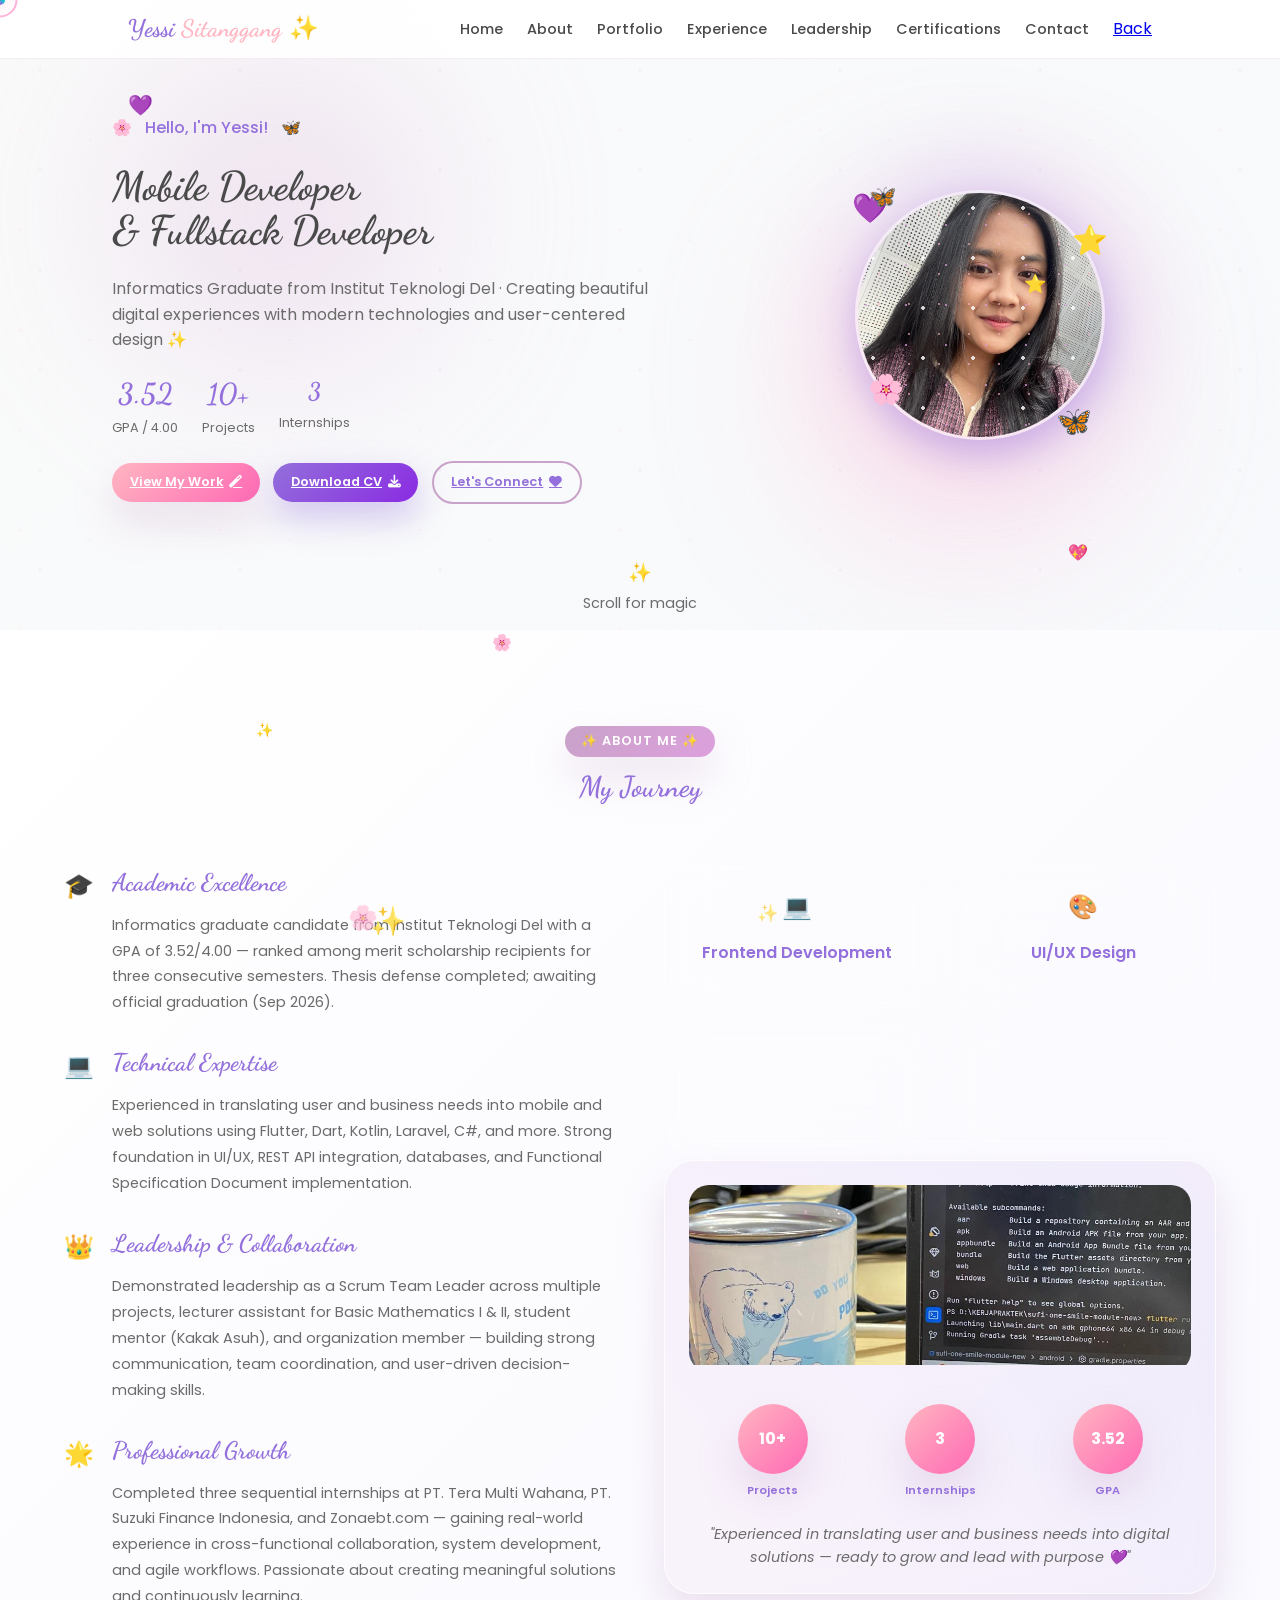
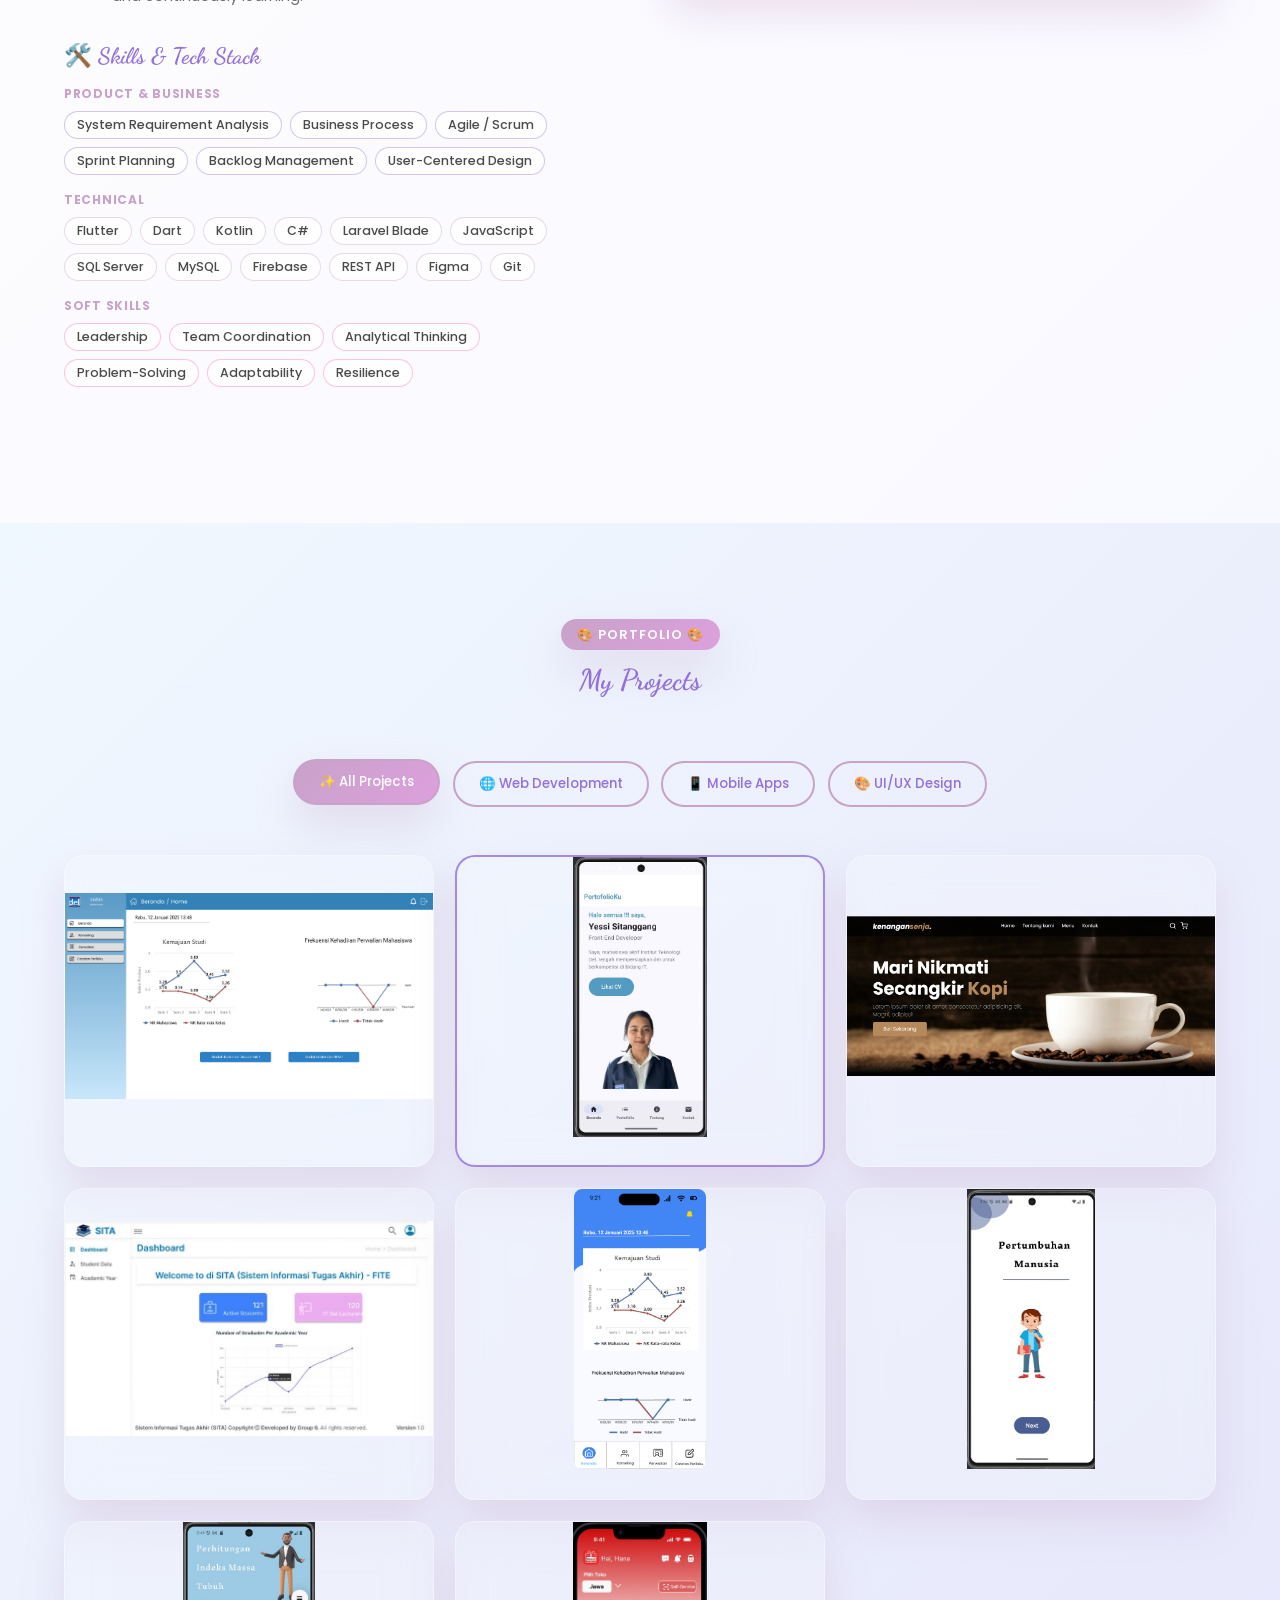
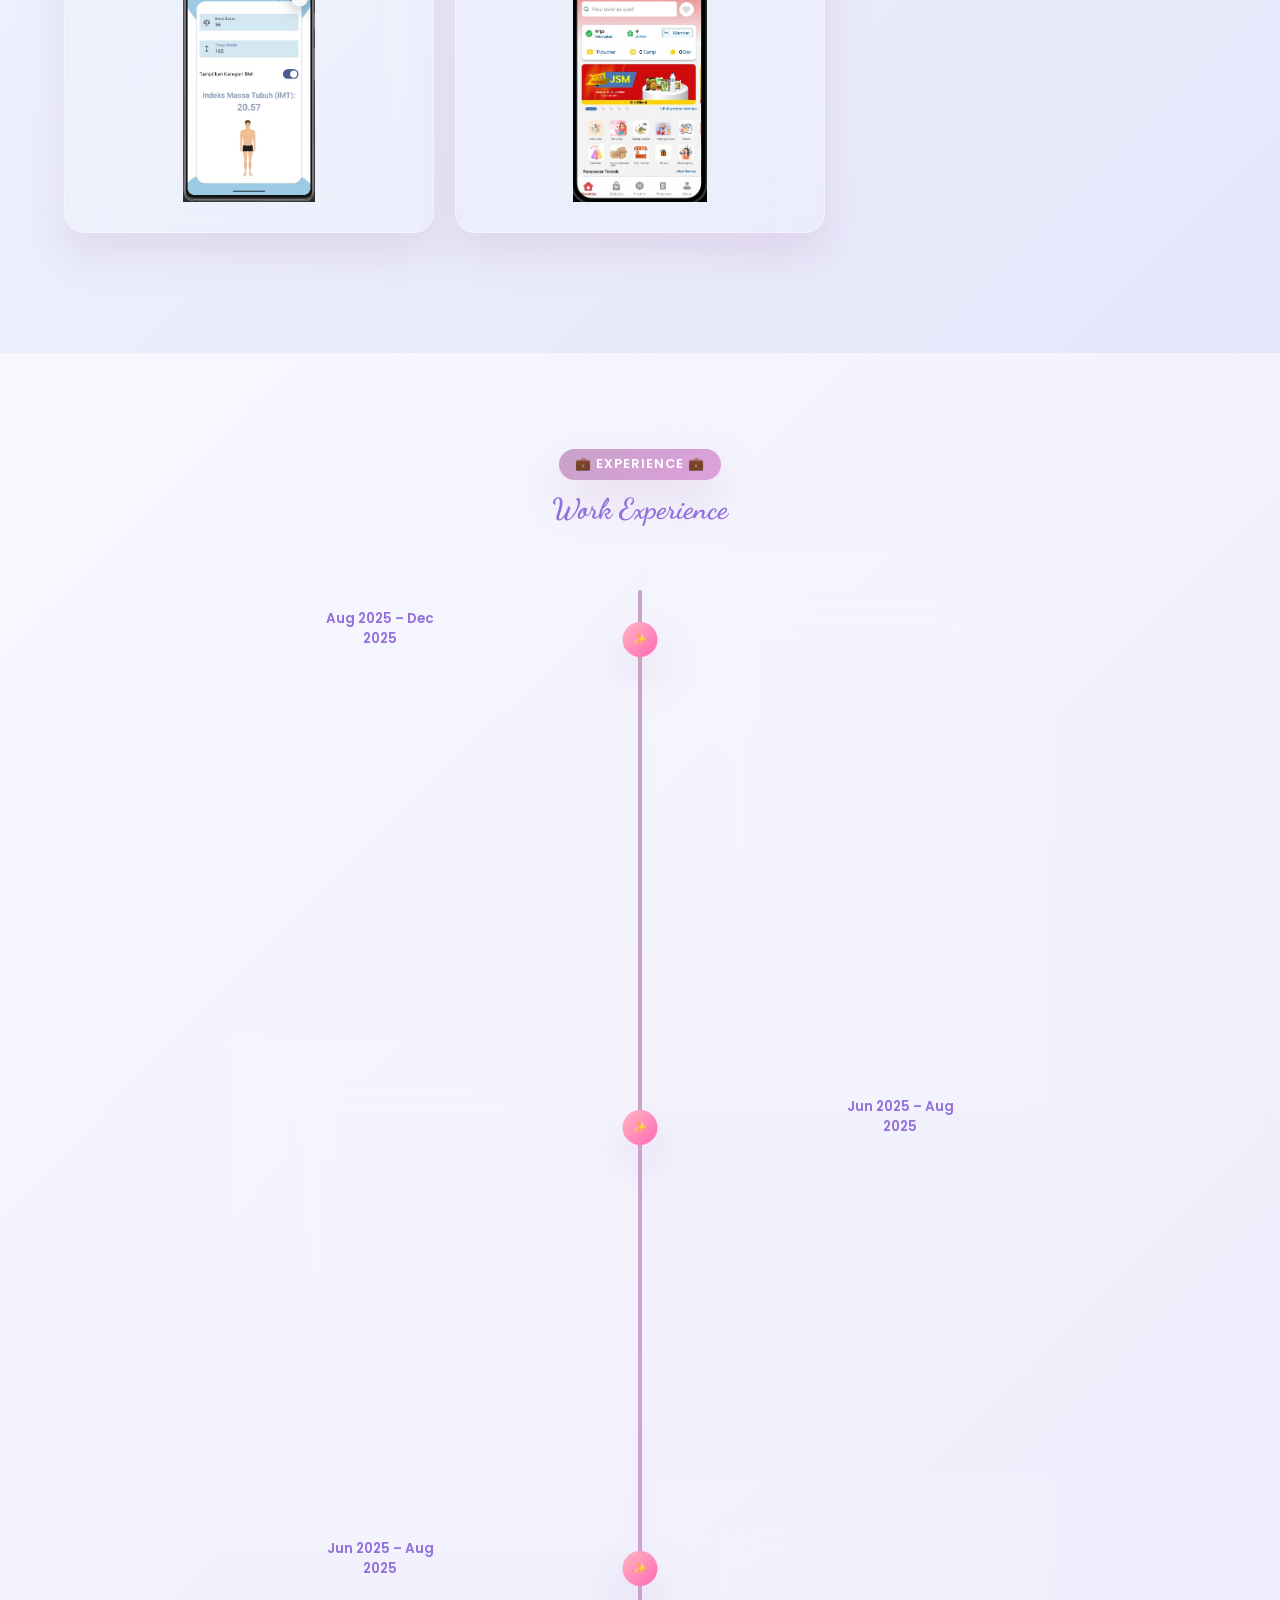
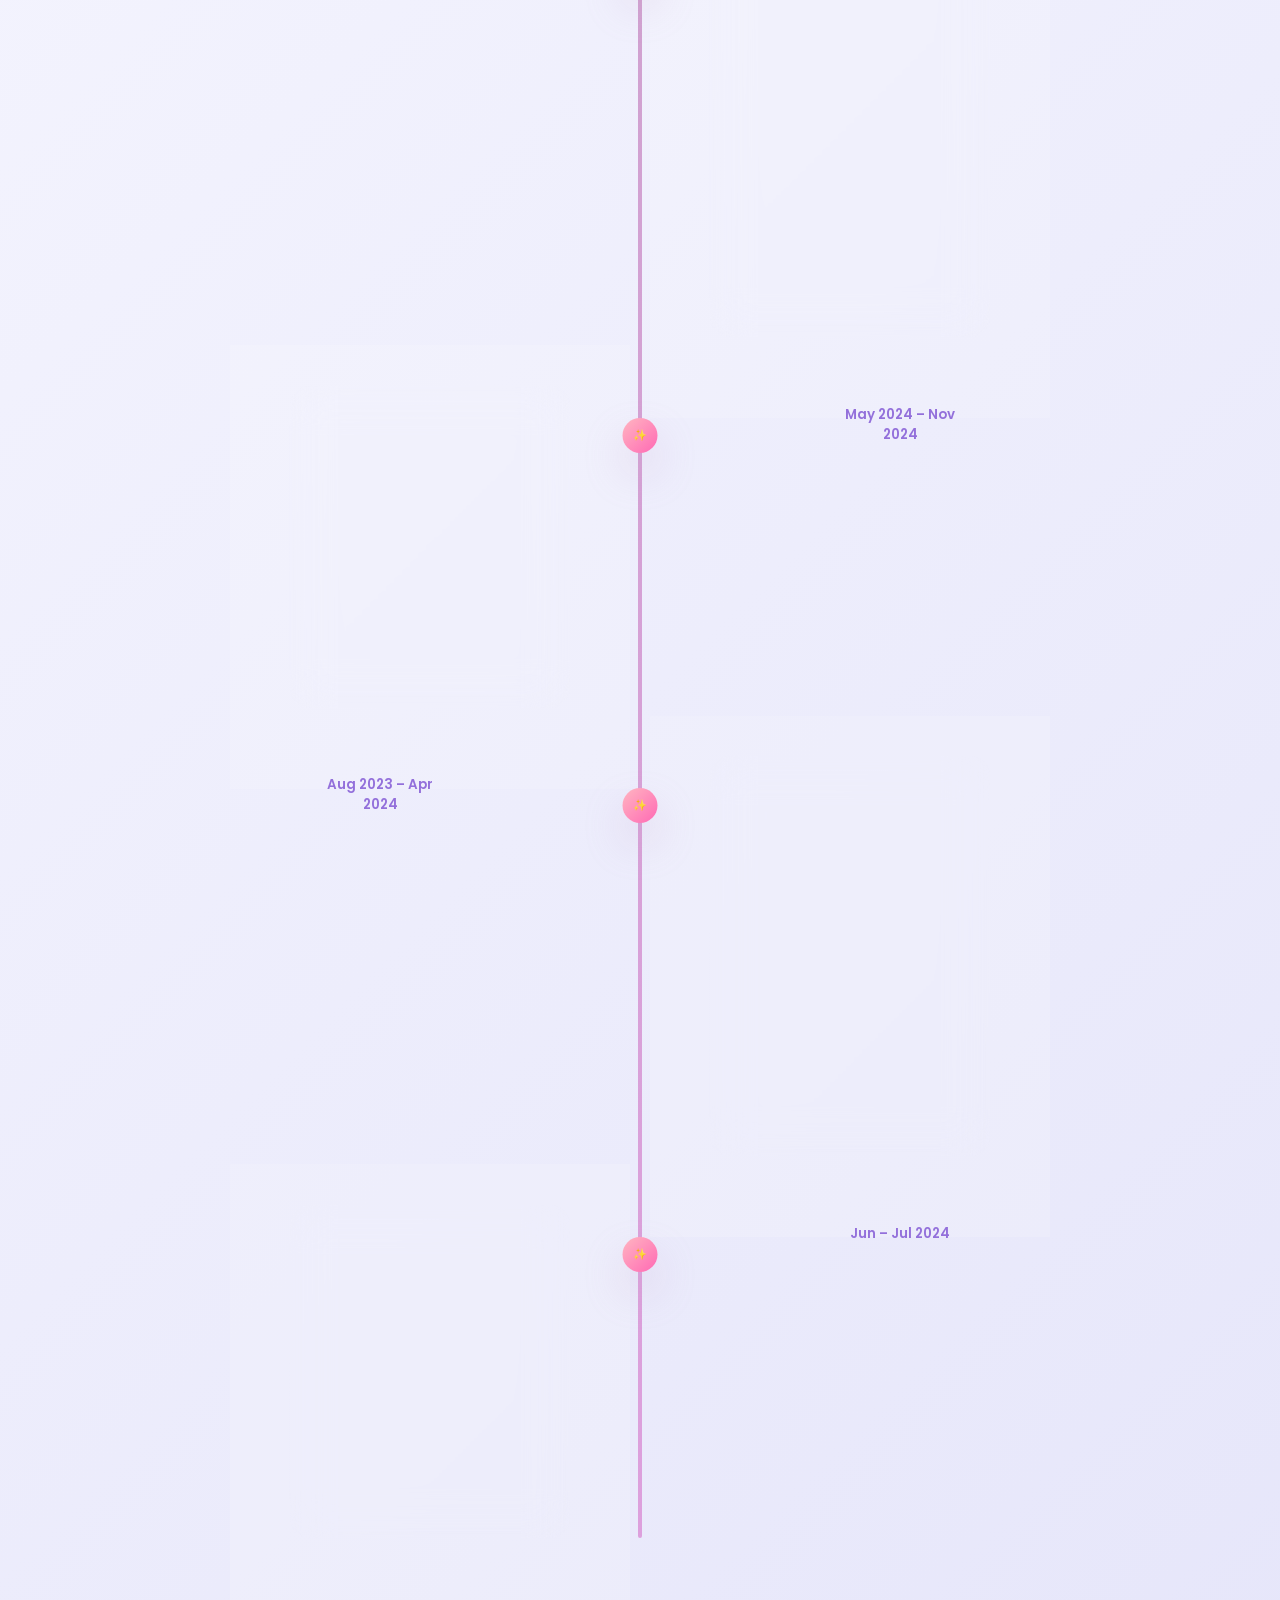
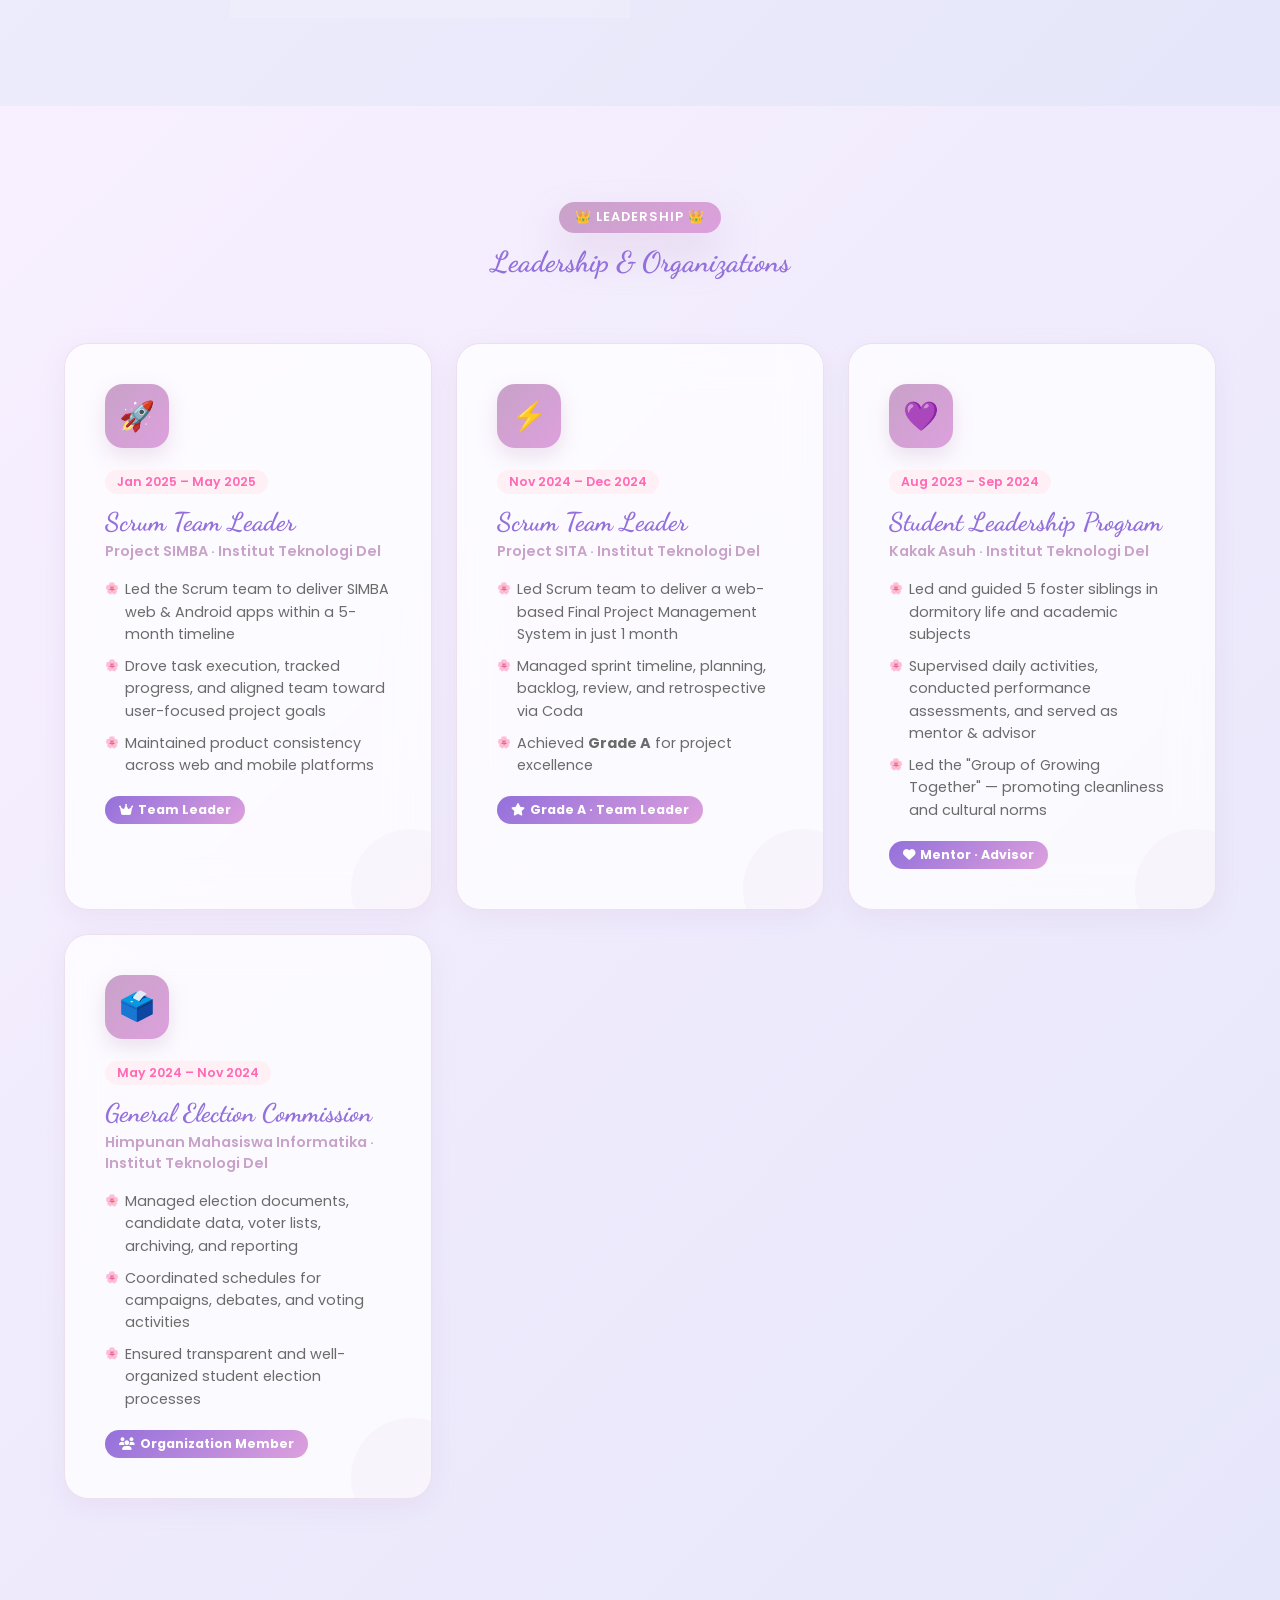
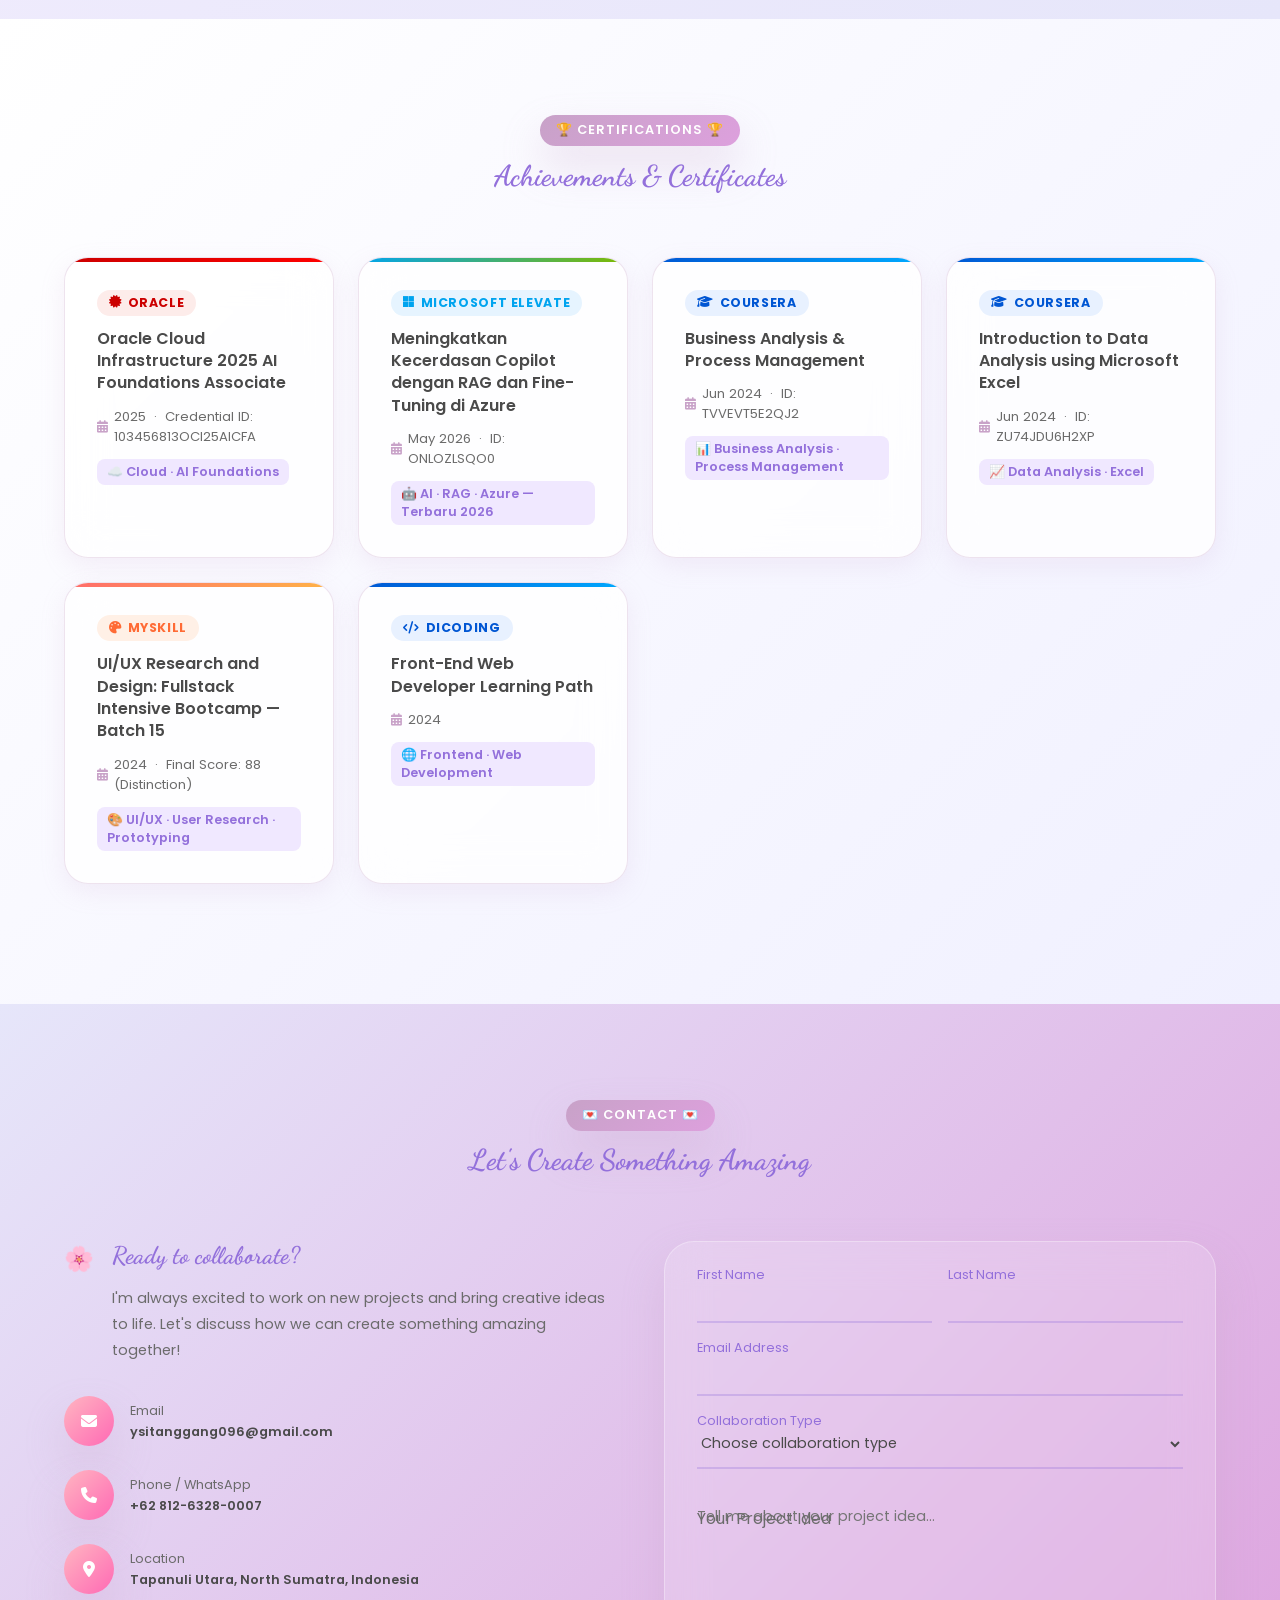
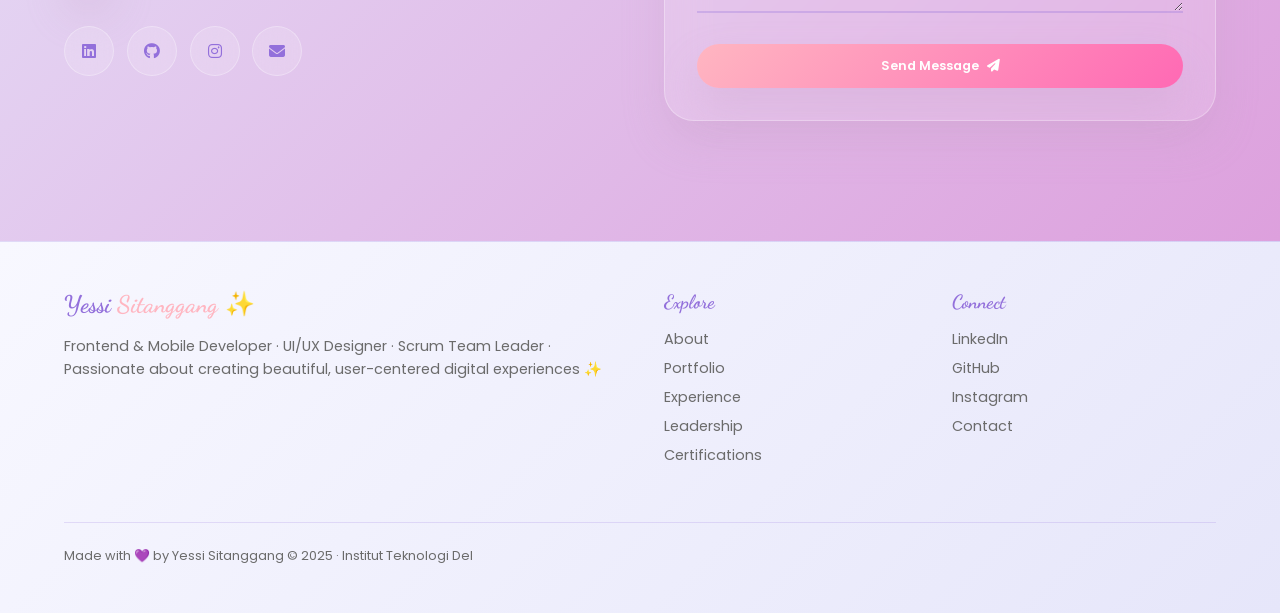
==== commit 4503730b: "Perbaikan Profesional portofolio" ====
--- a/casual.html
+++ b/casual.html
@@ -4,7 +4,7 @@
     <meta charset="UTF-8">
     <meta name="viewport" content="width=device-width, initial-scale=1.0">
     <title>Yessi Sitanggang - Personal Portfolio ✨</title>
-    <link rel="stylesheet" href="/css/casual.css">
+    <link rel="stylesheet" href="css/casual.css">
     <link rel="icon" href="/assets/favicon.ico" type="image/x-icon">
     <link href="https://fonts.googleapis.com/css2?family=Dancing+Script:wght@400;500;600;700&family=Poppins:wght@300;400;500;600;700&family=Pacifico&family=Quicksand:wght@300;400;500;600;700&display=swap" rel="stylesheet">
     <link rel="stylesheet" href="https://cdnjs.cloudflare.com/ajax/libs/font-awesome/6.4.0/css/all.min.css">
@@ -1168,6 +1168,6 @@
         </div>
     </div>
 
-    <script src="/js/casual.js"></script>
+    <script src="js/casual.js"></script>
 </body>
 </html>
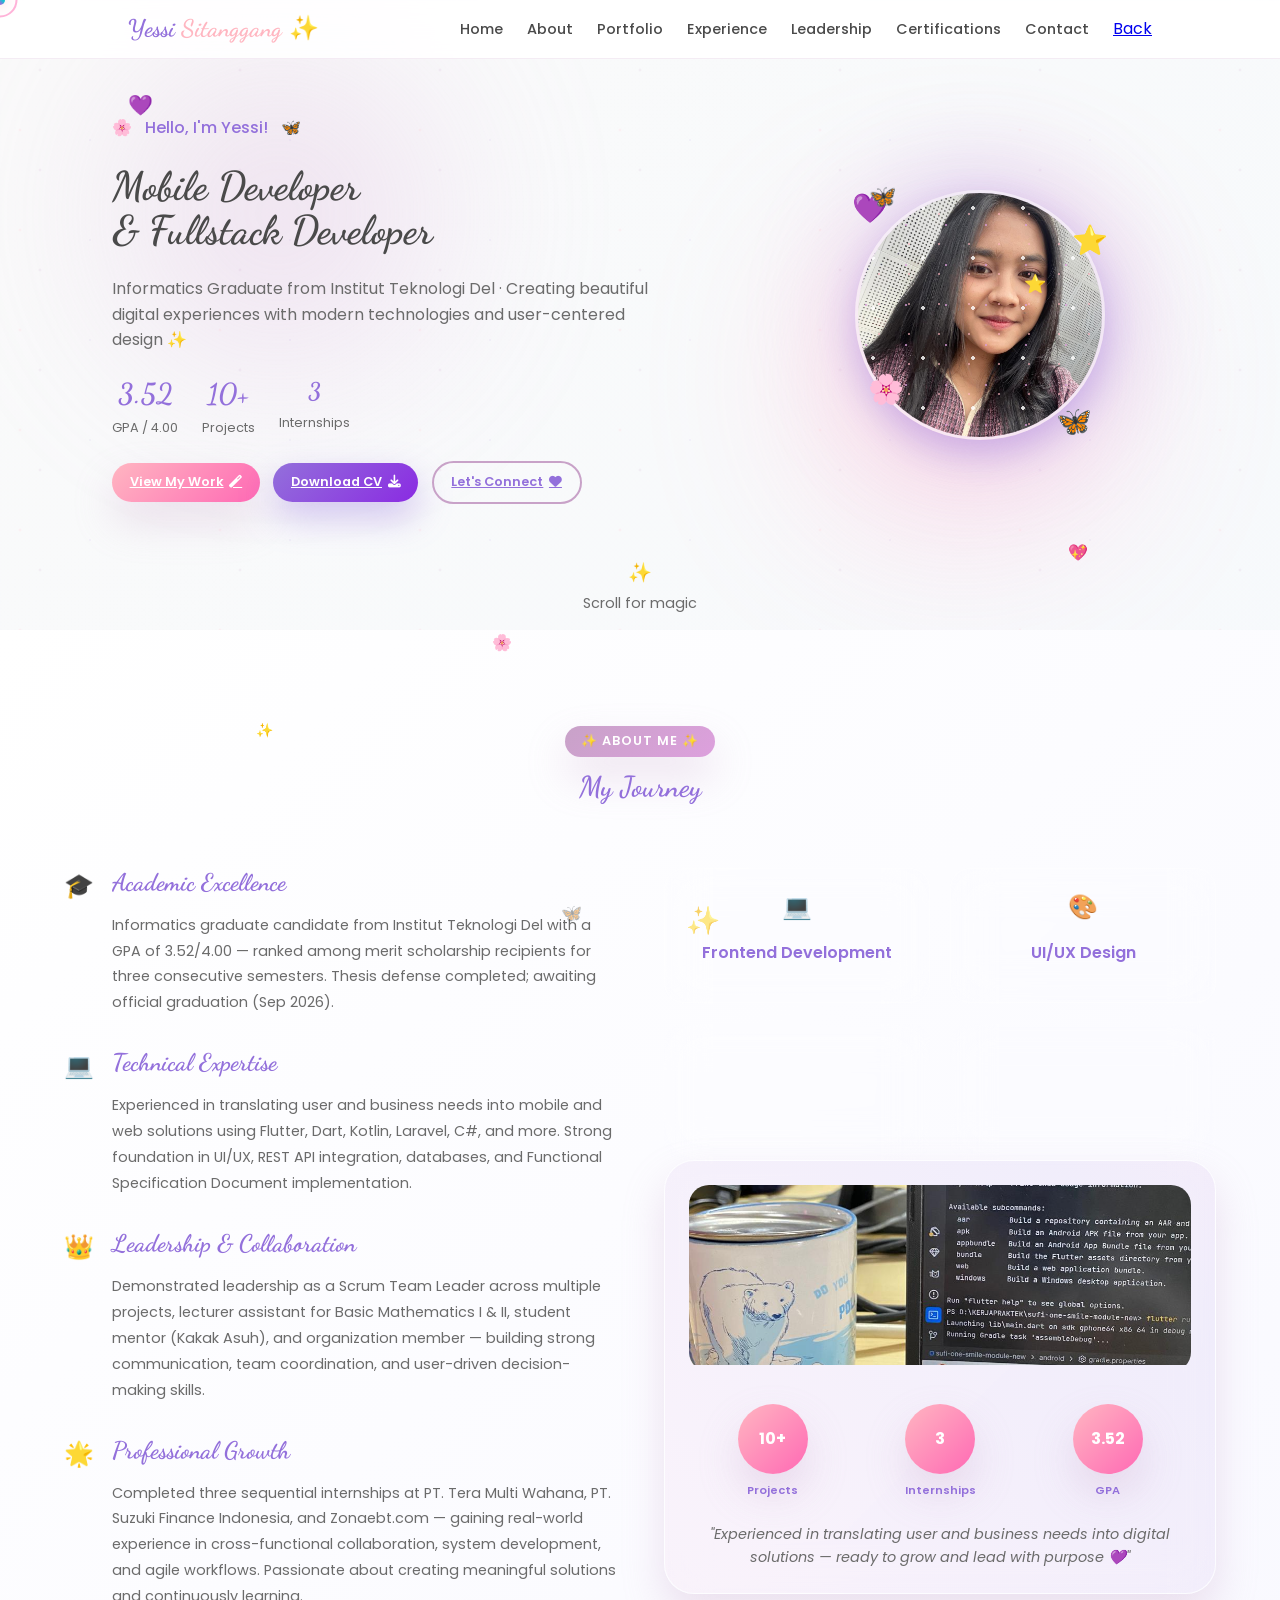
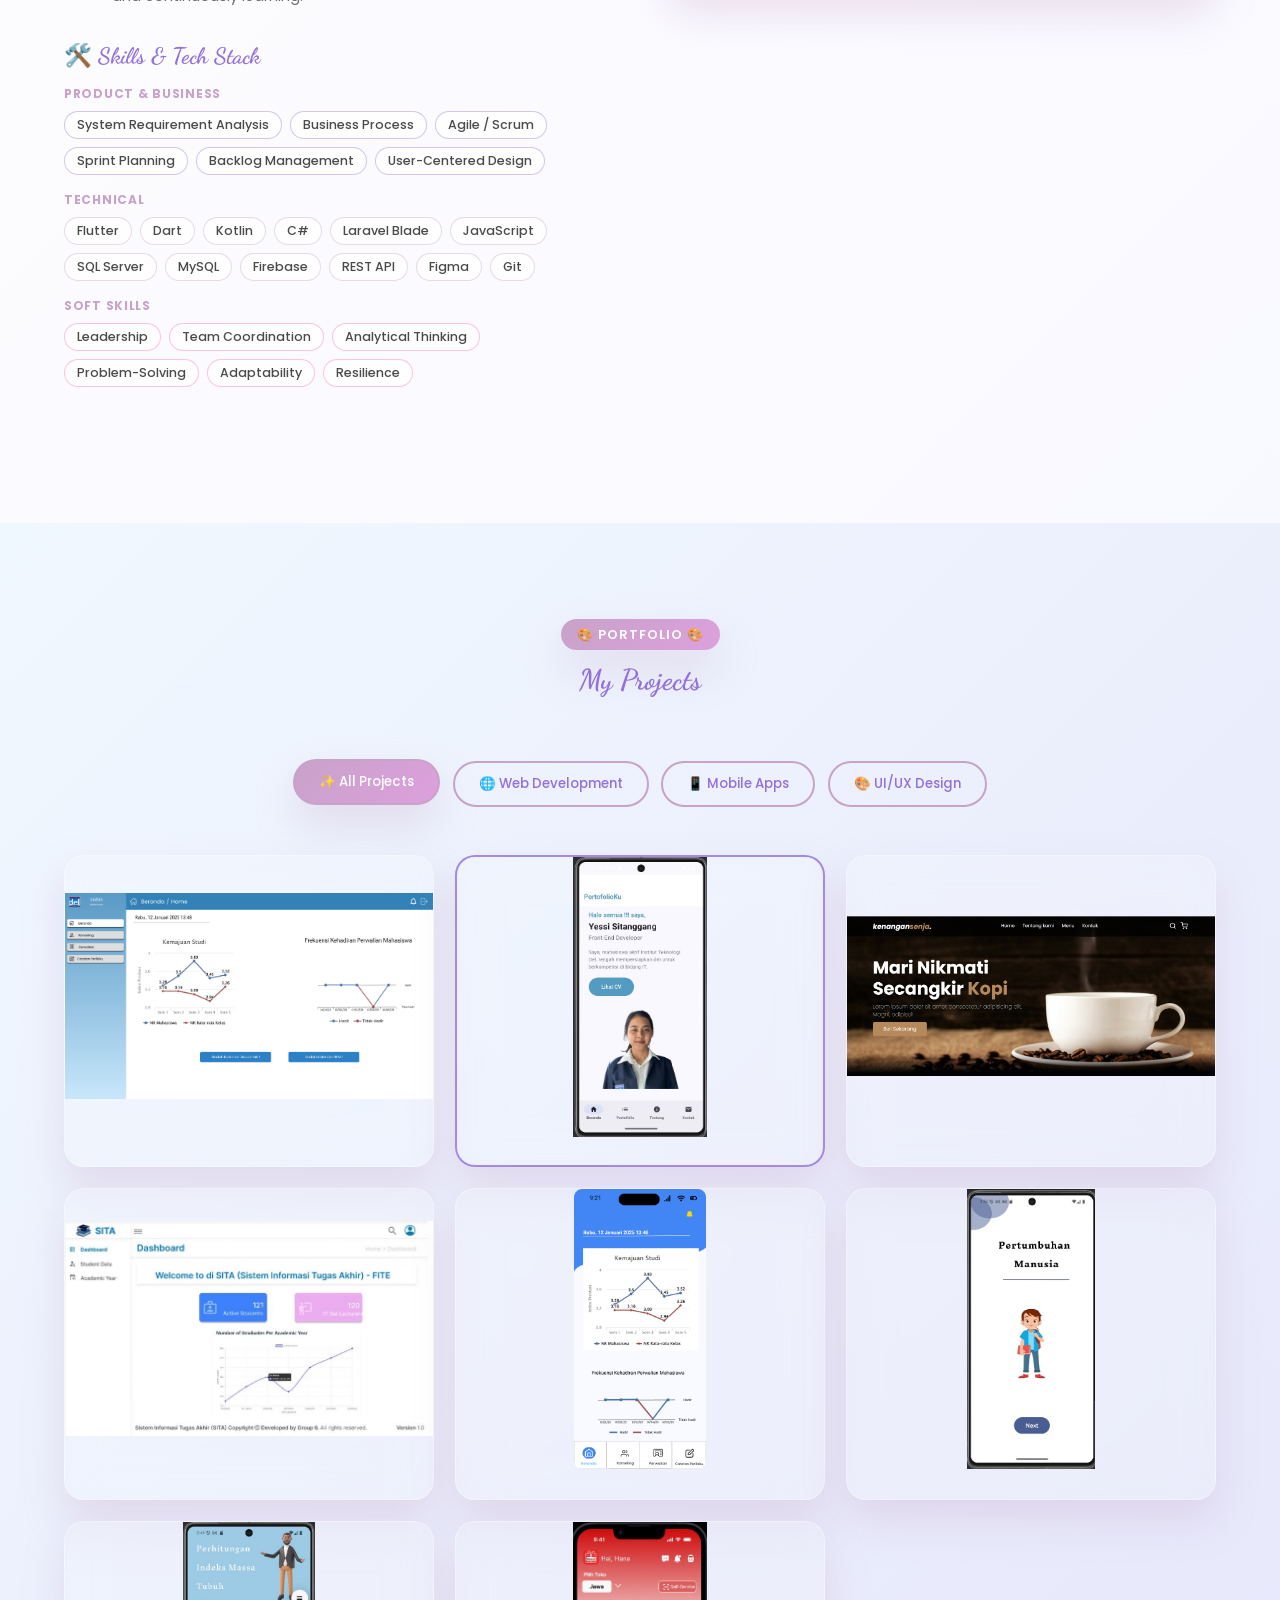
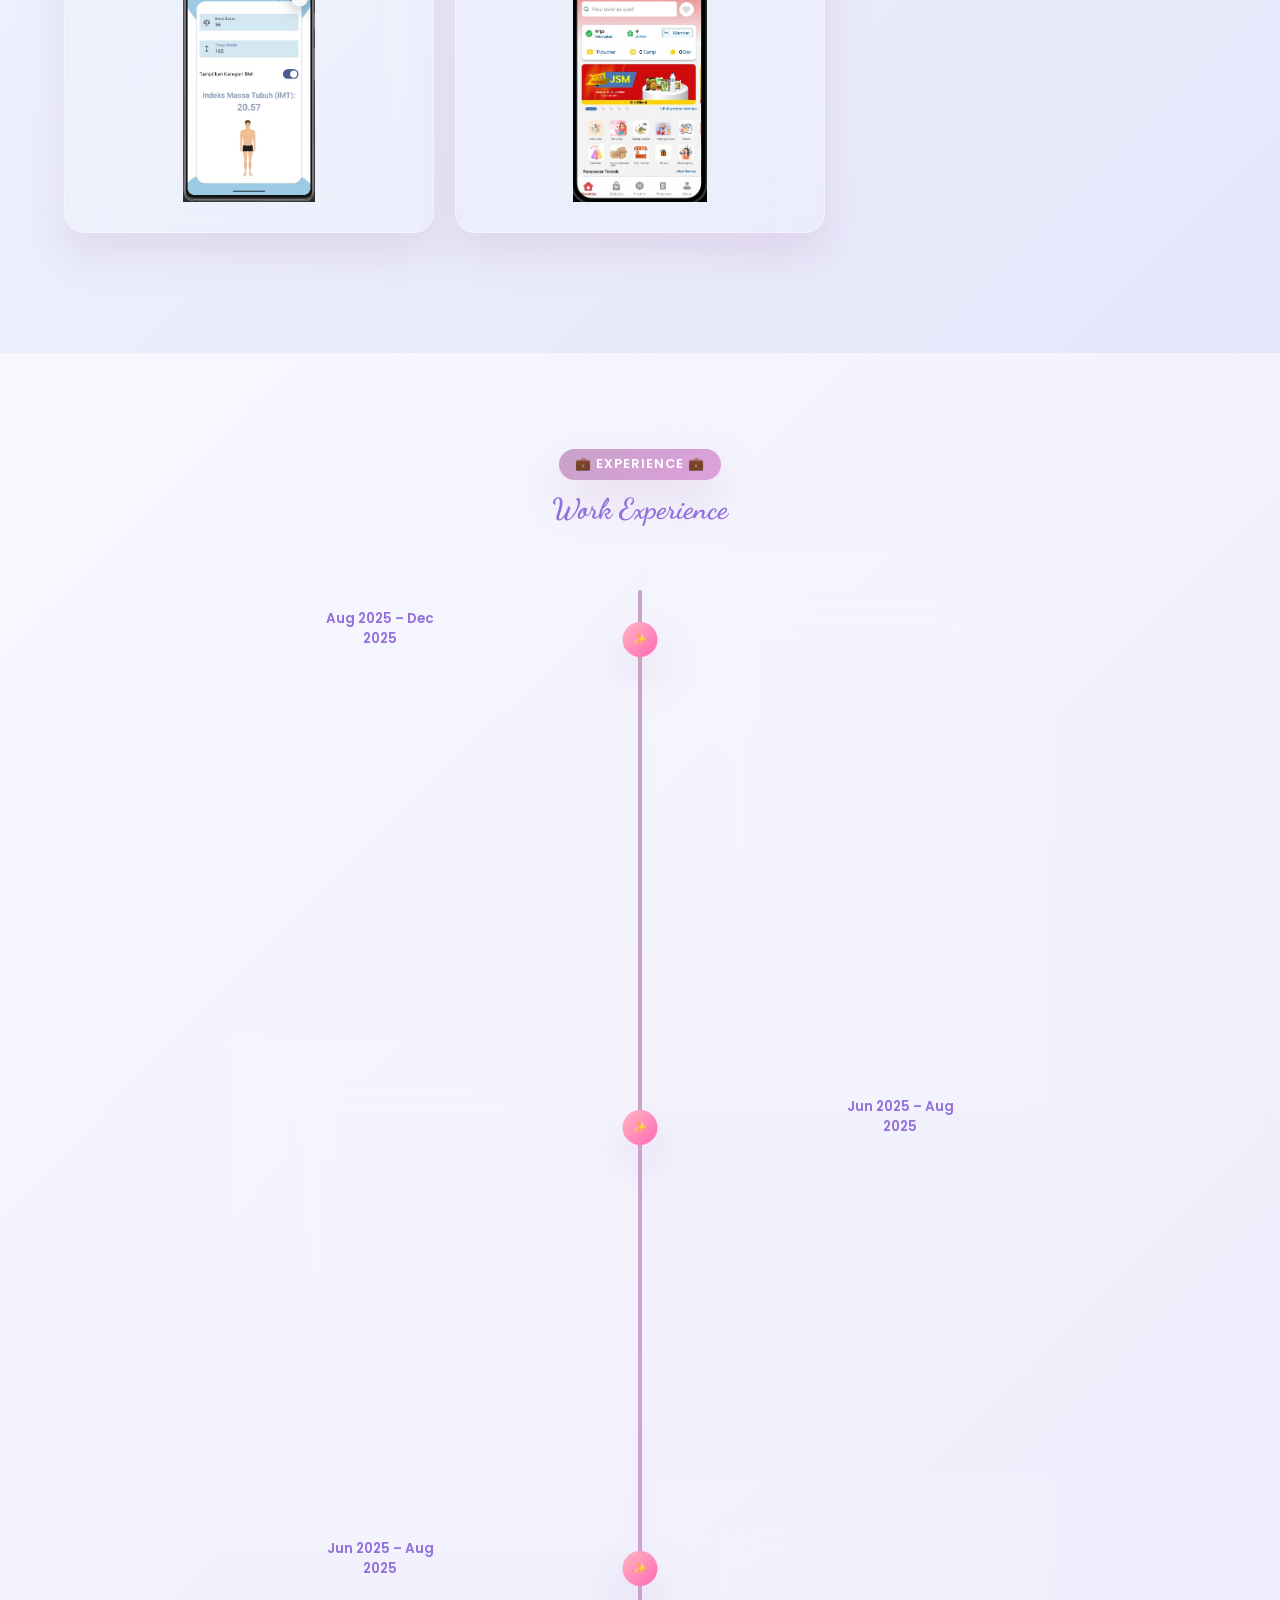
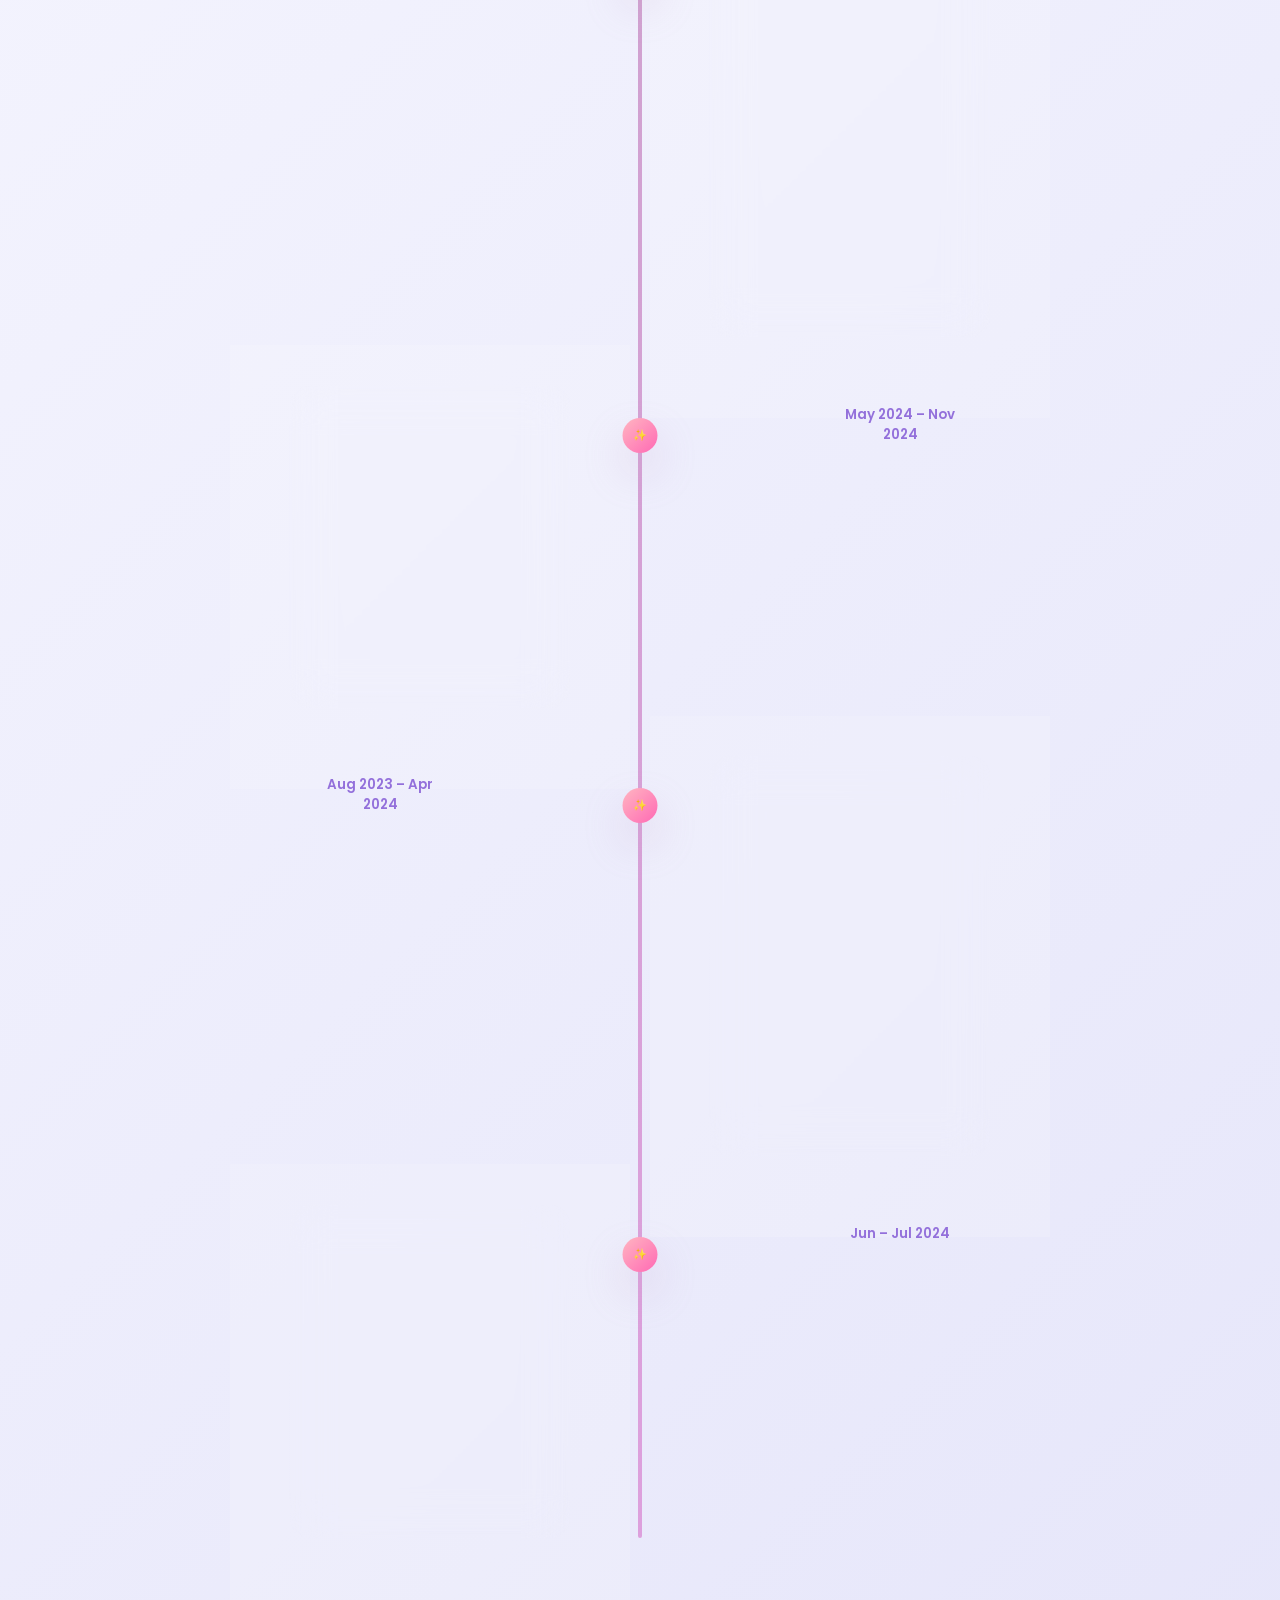
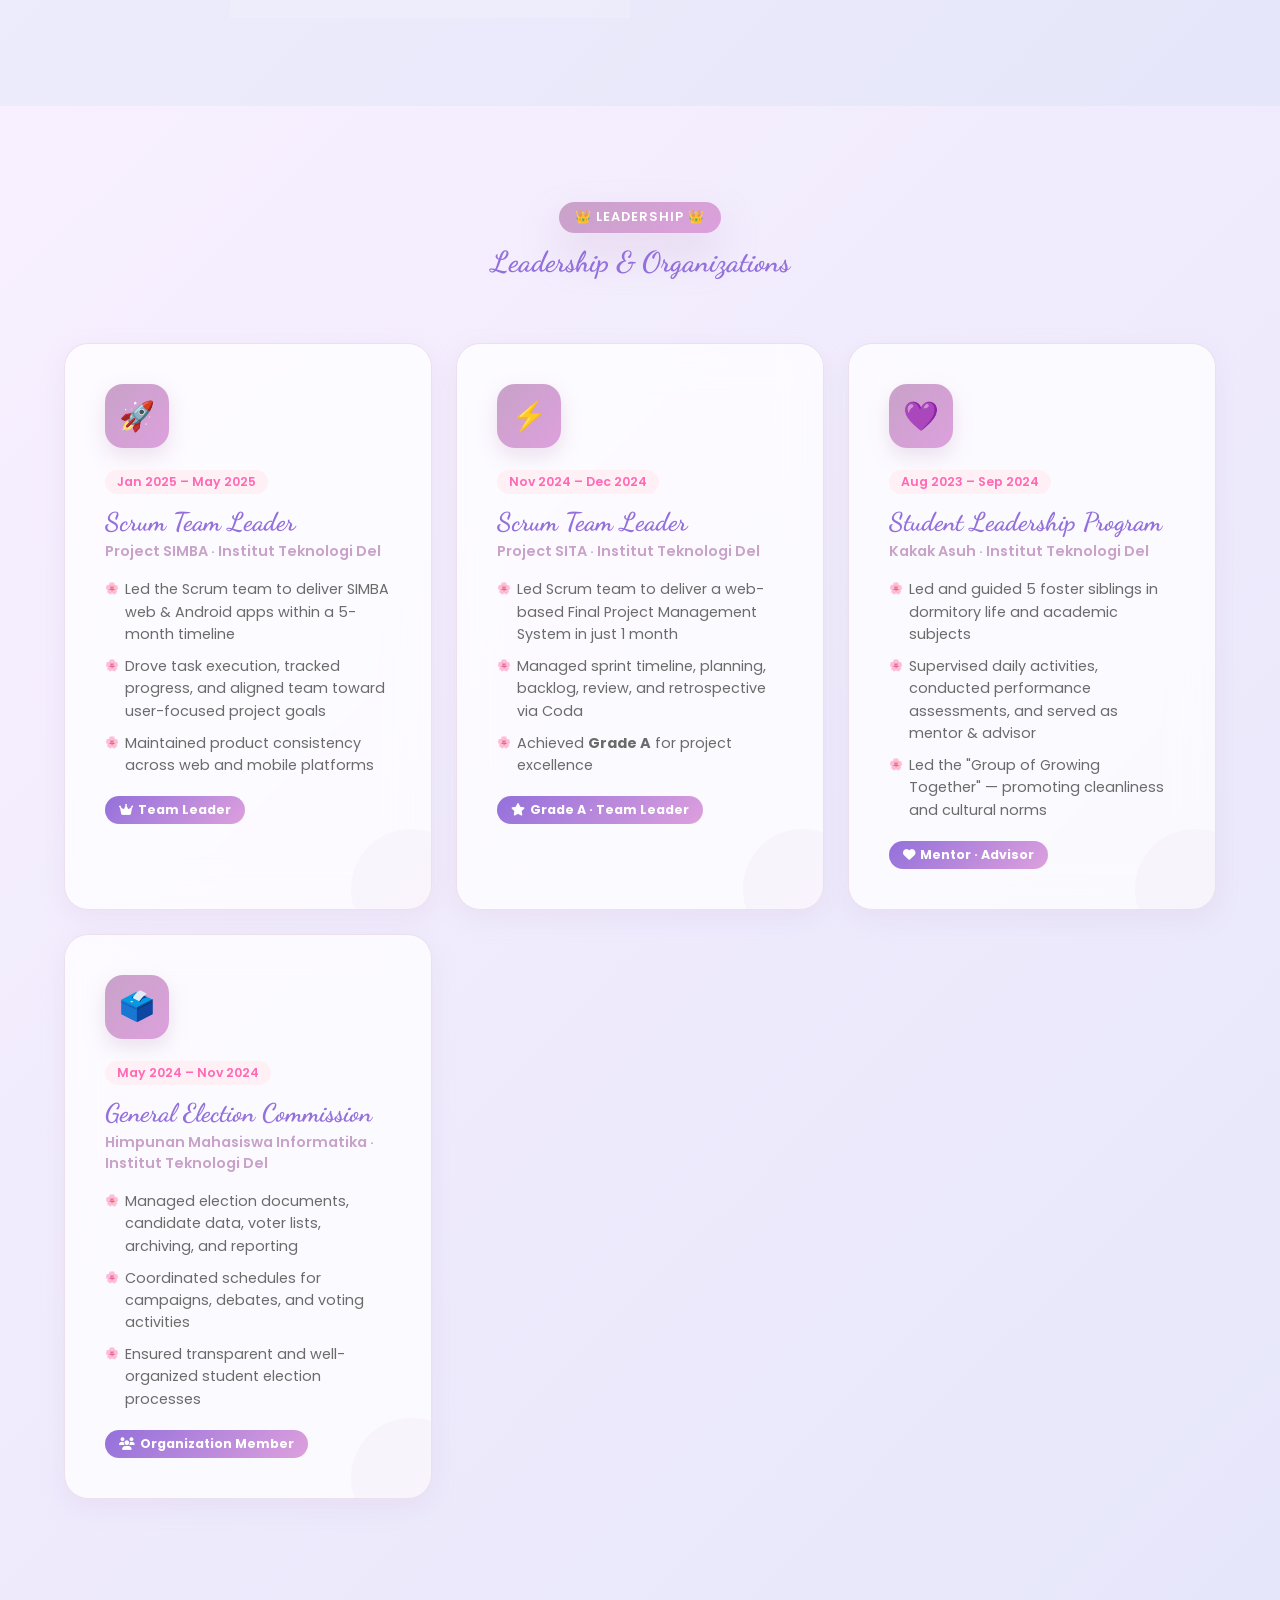
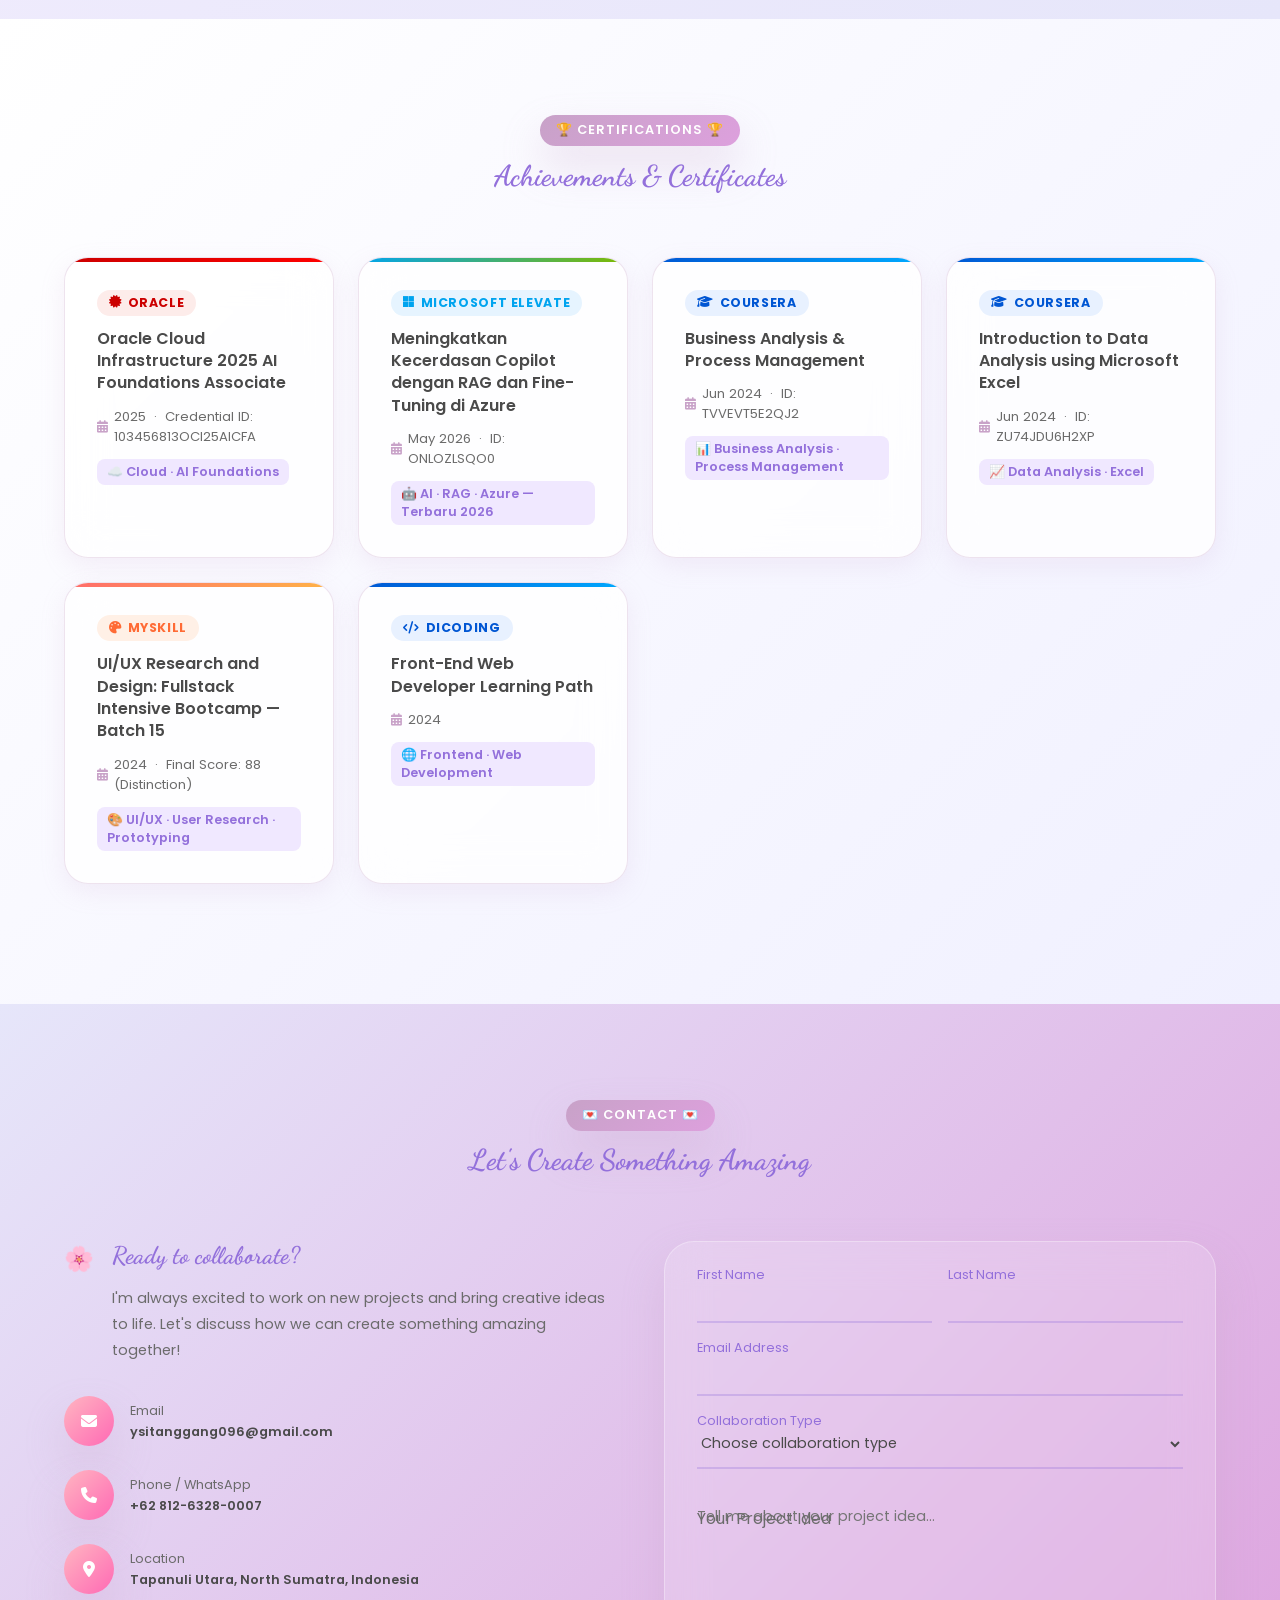
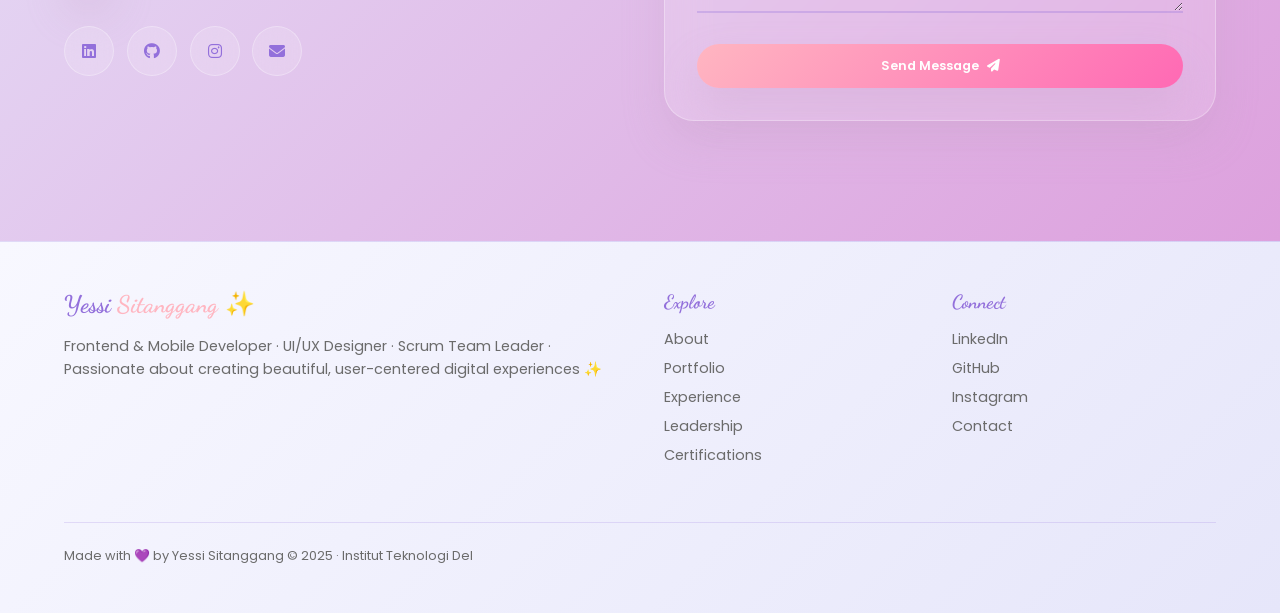
==== commit d885c926: "Perbaikan Profesional portofolio" ====
--- a/casual.html
+++ b/casual.html
@@ -4,7 +4,7 @@
     <meta charset="UTF-8">
     <meta name="viewport" content="width=device-width, initial-scale=1.0">
     <title>Yessi Sitanggang - Personal Portfolio ✨</title>
-    <link rel="stylesheet" href="css/casual.css">
+    <link rel="stylesheet" href="./css/casual.css?v=2">
     <link rel="icon" href="/assets/favicon.ico" type="image/x-icon">
     <link href="https://fonts.googleapis.com/css2?family=Dancing+Script:wght@400;500;600;700&family=Poppins:wght@300;400;500;600;700&family=Pacifico&family=Quicksand:wght@300;400;500;600;700&display=swap" rel="stylesheet">
     <link rel="stylesheet" href="https://cdnjs.cloudflare.com/ajax/libs/font-awesome/6.4.0/css/all.min.css">
@@ -1168,6 +1168,6 @@
         </div>
     </div>
 
-    <script src="js/casual.js"></script>
+    <script src="./js/casual.js?v=2"></script>
 </body>
 </html>
